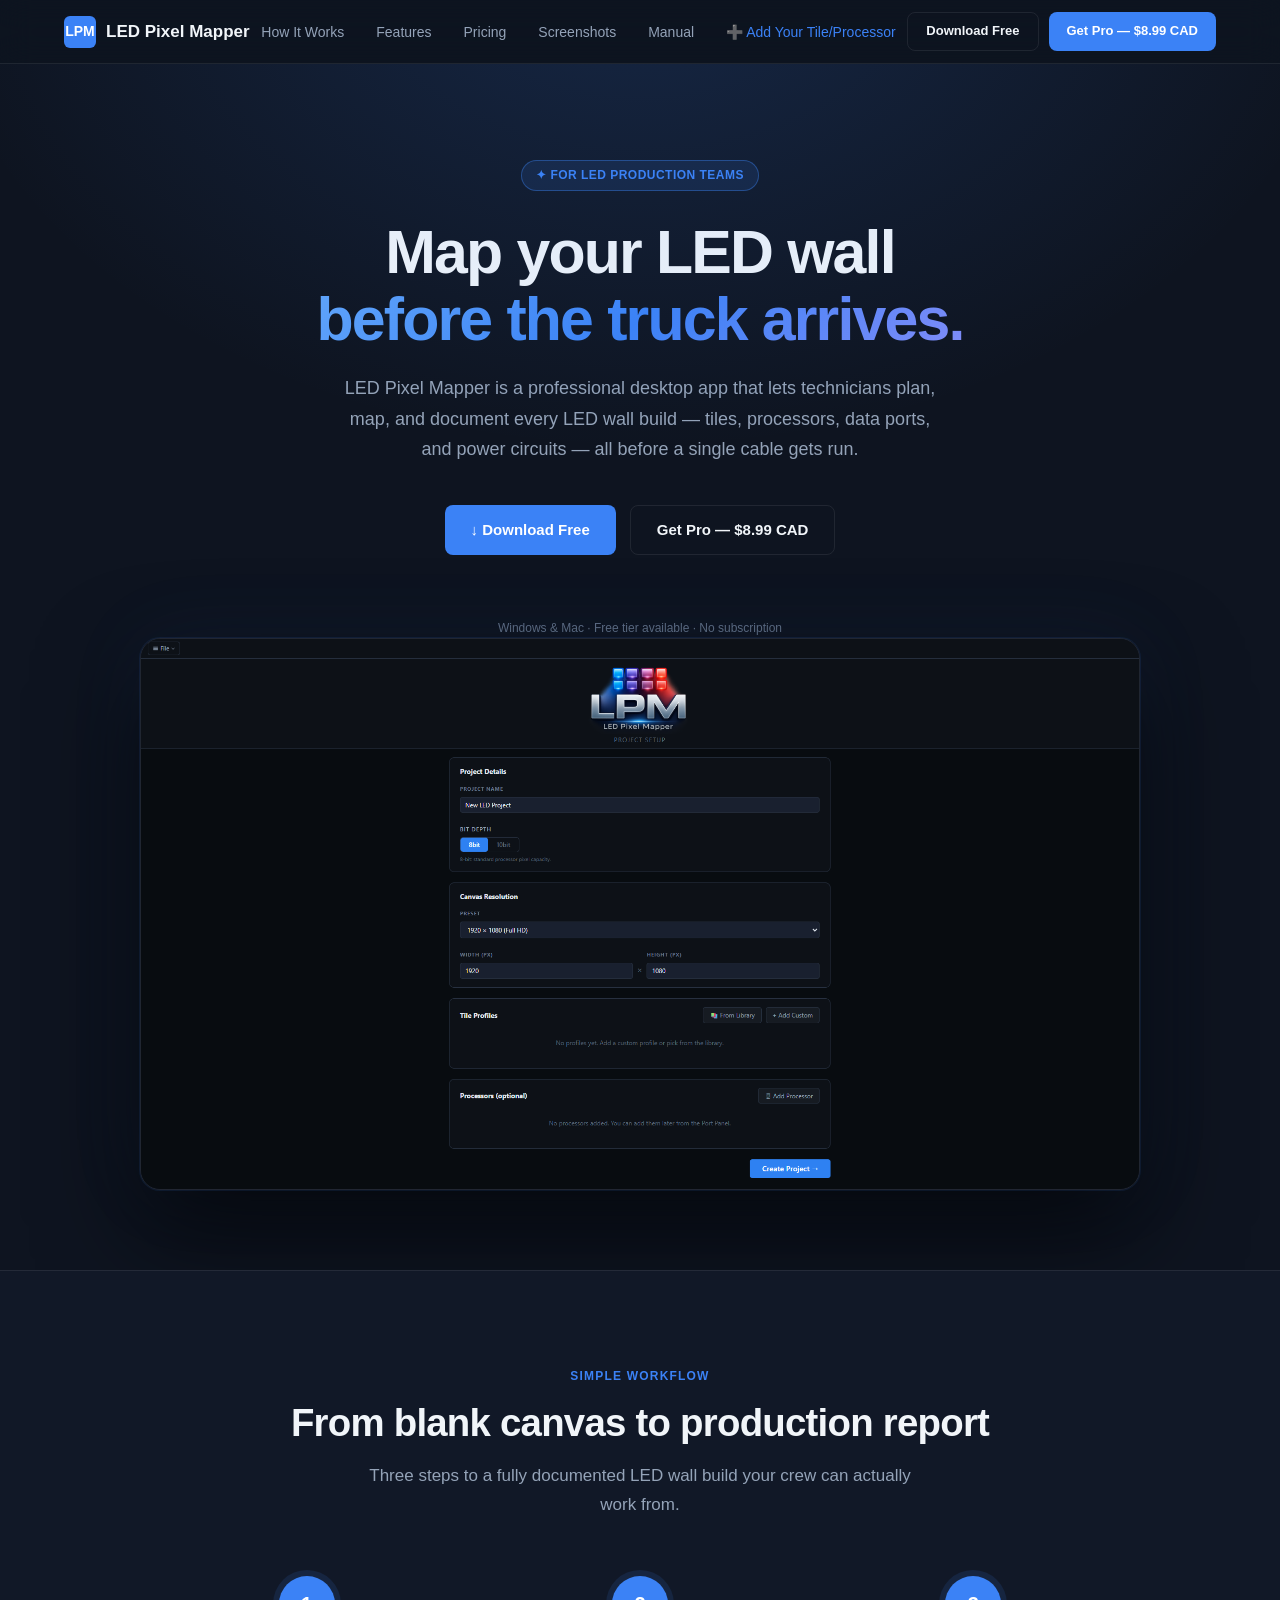
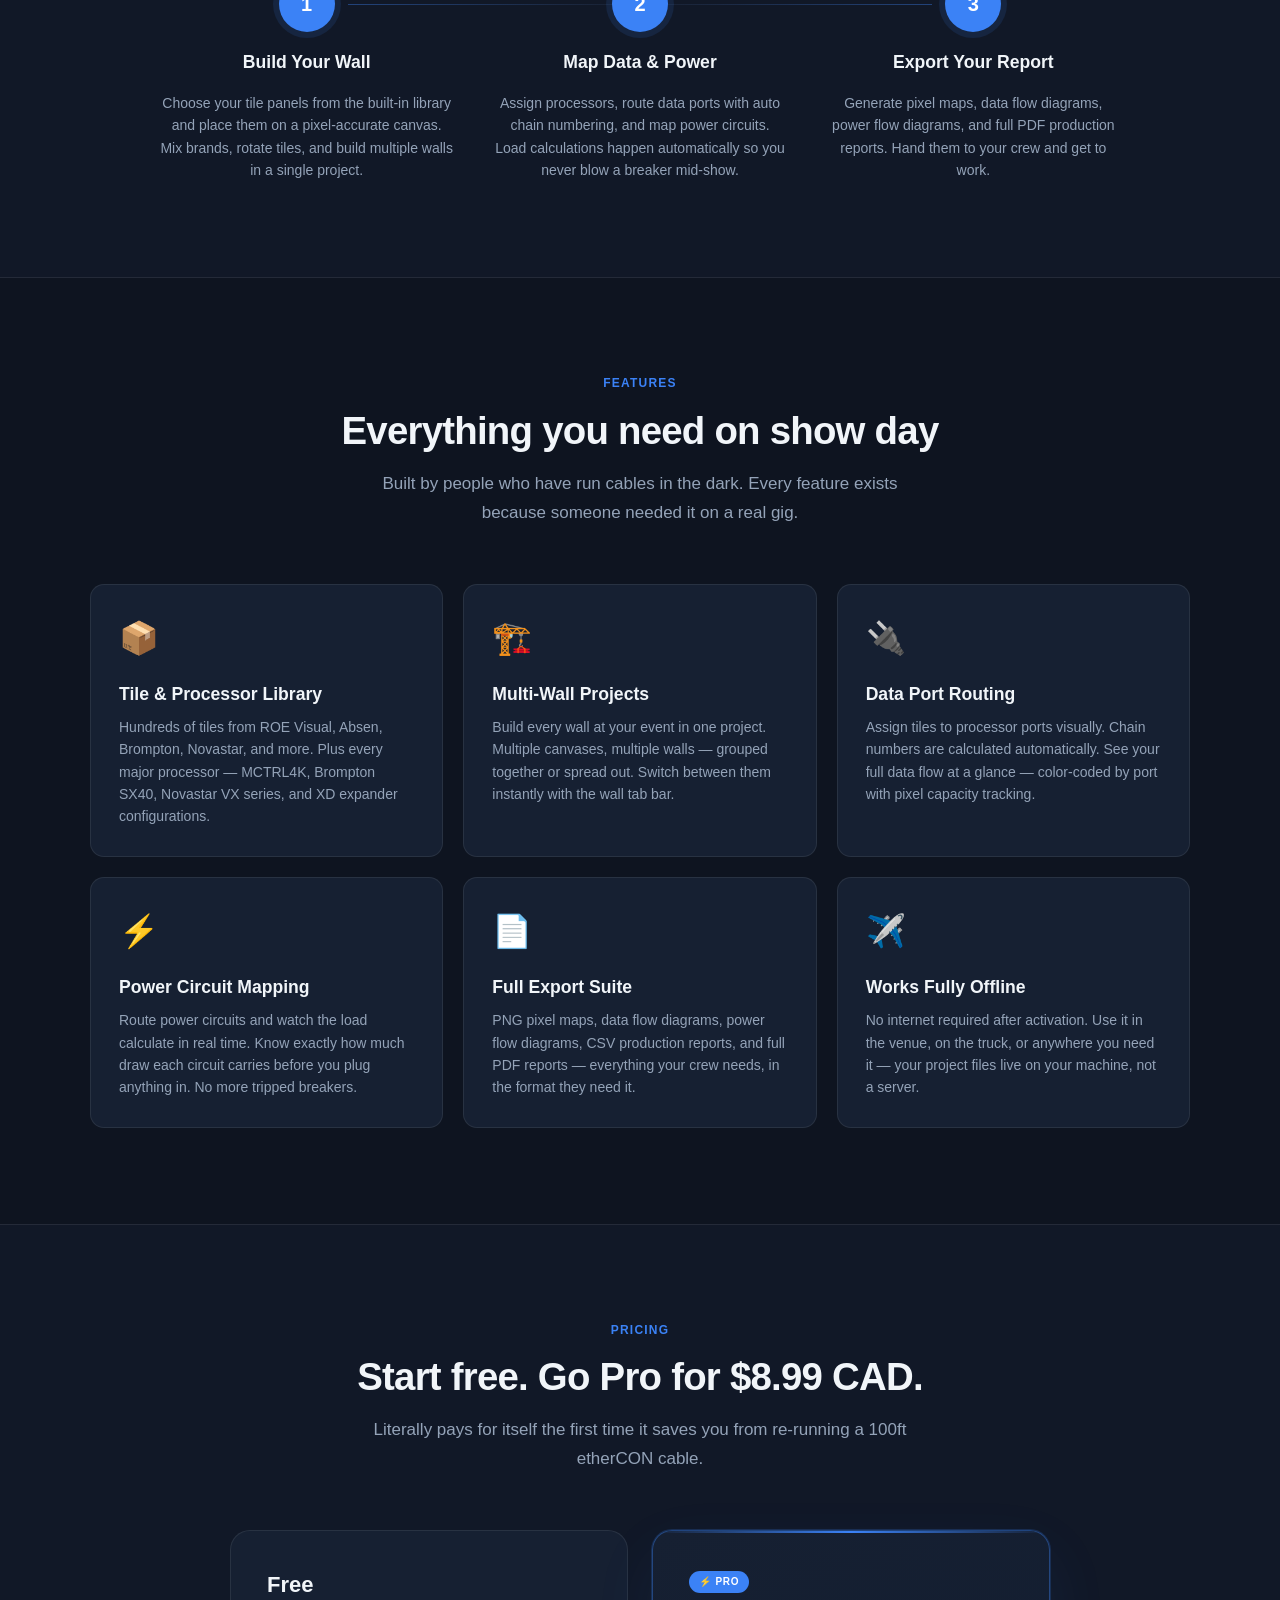
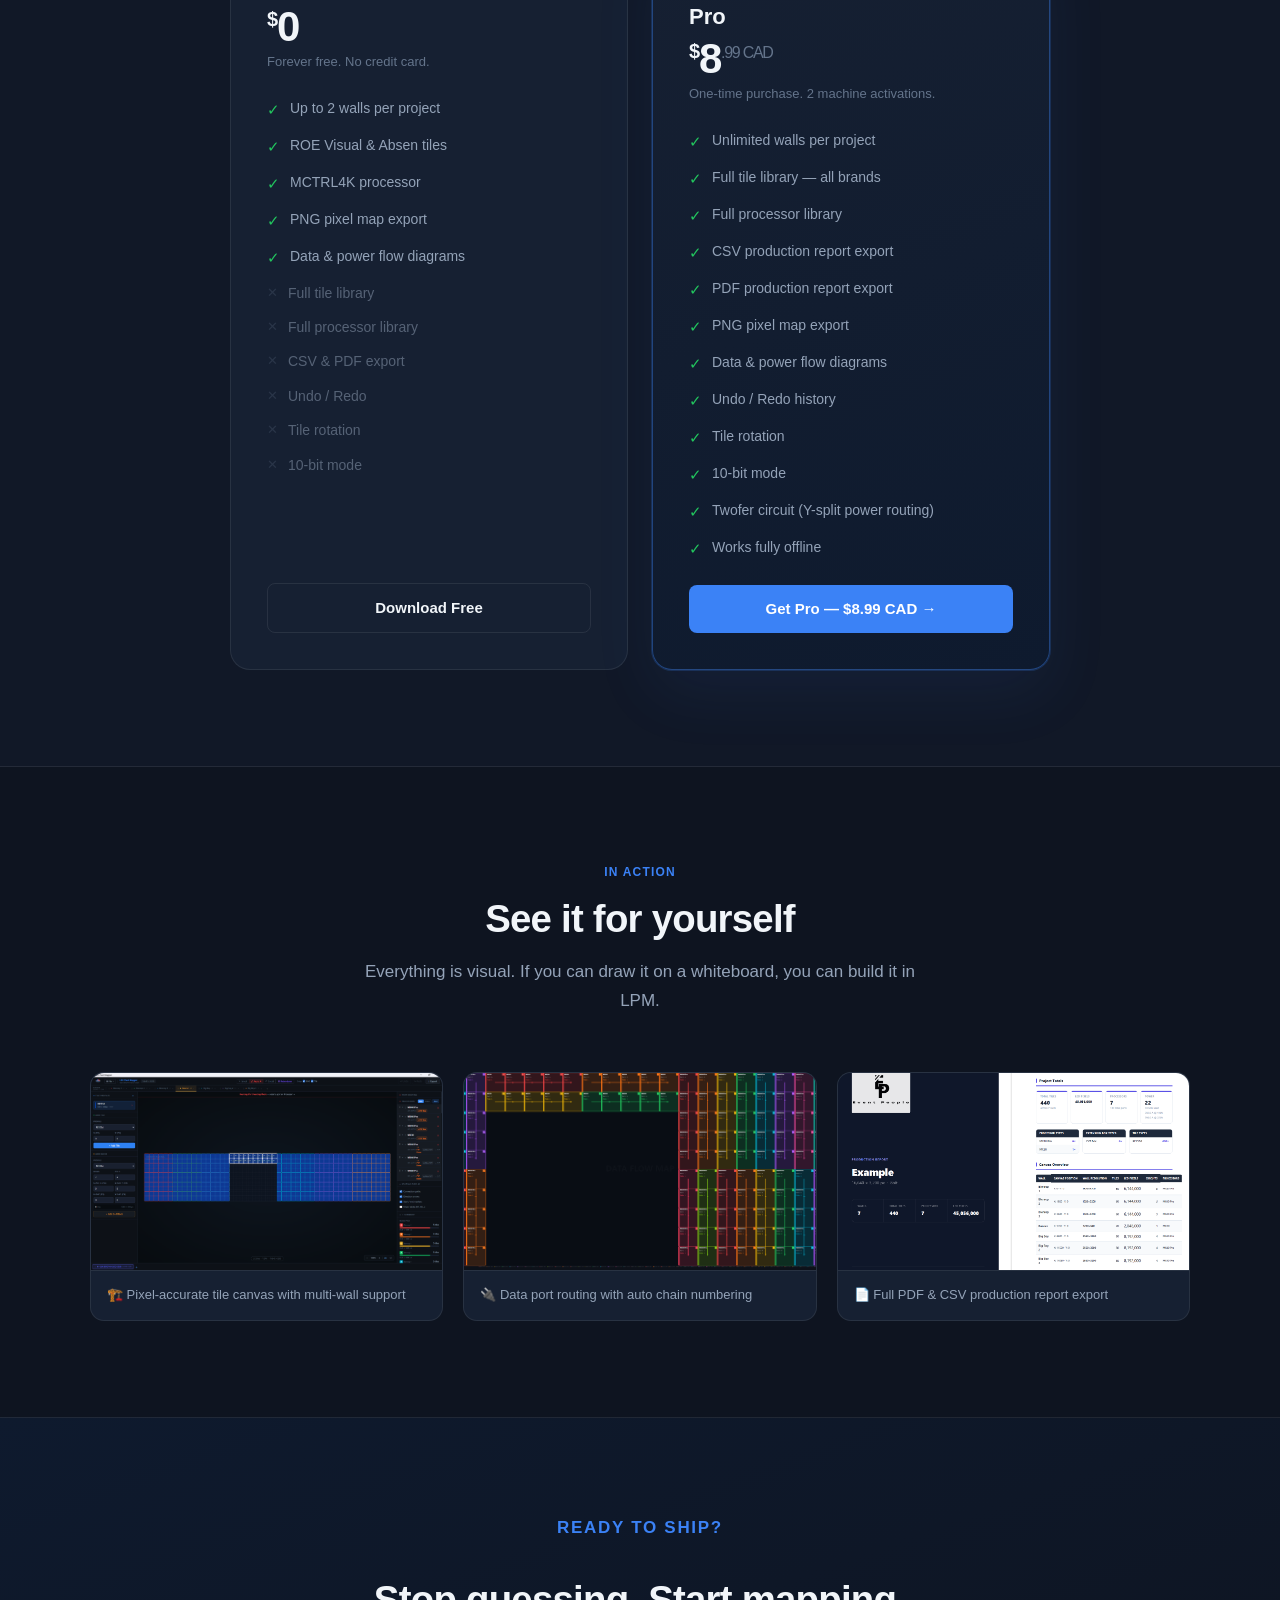
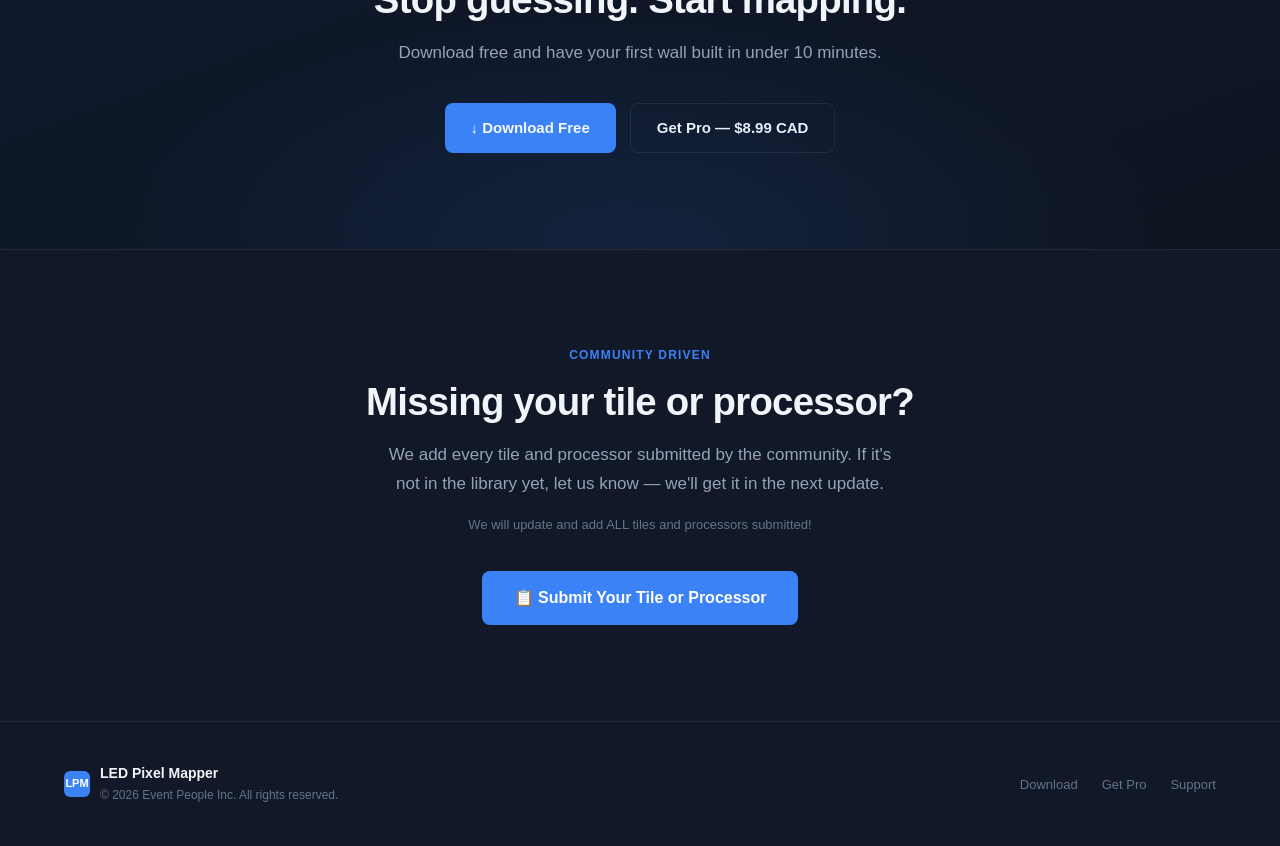
==== index.html @ f76ef6fe "Add lightbox for full-size screenshot viewing Click any screenshot to open it pixel-accurate in a fu" ====
<!DOCTYPE html>
<html lang="en">
<head>
  <meta charset="UTF-8" />
  <meta name="viewport" content="width=device-width, initial-scale=1.0" />
  <title>LED Pixel Mapper — Professional LED Wall Planning Software</title>
  <meta name="description" content="Plan, map, and document your LED wall builds before a single cable gets run. Built for production techs by production techs." />
  <meta property="og:title" content="LED Pixel Mapper" />
  <meta property="og:description" content="Professional LED wall pixel mapping software for production teams." />
  <meta property="og:type" content="website" />
  <link rel="stylesheet" href="styles.css" />
  <!-- Drop your favicon here -->
  <!-- <link rel="icon" href="favicon.ico" /> -->
</head>
<body>

<!-- ── Navigation ───────────────────────────────────────────────────── -->
<nav>
  <a href="#" class="nav-logo">
    <!-- Replace with: <img src="logo.png" alt="LED Pixel Mapper" /> -->
    <div class="nav-logo-placeholder">LPM</div>
    LED Pixel Mapper
  </a>

  <ul class="nav-links">
    <li><a href="#how-it-works">How It Works</a></li>
    <li><a href="#features">Features</a></li>
    <li><a href="#pricing">Pricing</a></li>
    <li><a href="#screenshots">Screenshots</a></li>
    <li><a href="manual.html">Manual</a></li>
    <li><a href="#request" style="color: var(--accent);">➕ Add Your Tile/Processor</a></li>
  </ul>

  <div class="nav-ctas">
    <a href="https://eventpeople.gumroad.com/l/LEDPixelMapper" class="btn btn-secondary btn-sm">Download Free</a>
    <a href="https://eventpeople.gumroad.com/l/LEDPixelMapper" class="btn btn-primary btn-sm">Get Pro — $8.99 CAD</a>
  </div>
</nav>


<!-- ── Hero ─────────────────────────────────────────────────────────── -->
<section class="hero">
  <div class="hero-badge">✦ For LED Production Teams</div>

  <h1>
    Map your LED wall<br />
    <span>before the truck arrives.</span>
  </h1>

  <p class="hero-sub">
    LED Pixel Mapper is a professional desktop app that lets technicians plan,
    map, and document every LED wall build — tiles, processors, data ports,
    and power circuits — all before a single cable gets run.
  </p>

  <div class="hero-ctas">
    <a href="https://eventpeople.gumroad.com/l/LEDPixelMapper" class="btn btn-primary">
      ↓ Download Free
    </a>
    <a href="https://eventpeople.gumroad.com/l/LEDPixelMapper" class="btn btn-secondary">
      Get Pro — $8.99 CAD
    </a>
  </div>
  <p class="hero-price-note">Windows &amp; Mac · Free tier available · No subscription</p>

  <div class="hero-screenshot">
    <img src="screenshots/hero.png" alt="LED Pixel Mapper interface showing a multi-wall LED project" />
  </div>
</section>


<!-- ── How It Works ──────────────────────────────────────────────────── -->
<section class="how-it-works" id="how-it-works">
  <div class="section-header">
    <p class="section-label">Simple workflow</p>
    <h2 class="section-title">From blank canvas to production report</h2>
    <p class="section-sub">
      Three steps to a fully documented LED wall build your crew can actually work from.
    </p>
  </div>

  <div class="steps">
    <div class="step">
      <div class="step-number">1</div>
      <h3>Build Your Wall</h3>
      <p>
        Choose your tile panels from the built-in library and place them on a
        pixel-accurate canvas. Mix brands, rotate tiles, and build multiple
        walls in a single project.
      </p>
    </div>

    <div class="step">
      <div class="step-number">2</div>
      <h3>Map Data &amp; Power</h3>
      <p>
        Assign processors, route data ports with auto chain numbering,
        and map power circuits. Load calculations happen automatically
        so you never blow a breaker mid-show.
      </p>
    </div>

    <div class="step">
      <div class="step-number">3</div>
      <h3>Export Your Report</h3>
      <p>
        Generate pixel maps, data flow diagrams, power flow diagrams,
        and full PDF production reports. Hand them to your crew and get to work.
      </p>
    </div>
  </div>
</section>


<!-- ── Features ─────────────────────────────────────────────────────── -->
<section id="features">
  <div class="section-header">
    <p class="section-label">Features</p>
    <h2 class="section-title">Everything you need on show day</h2>
    <p class="section-sub">
      Built by people who have run cables in the dark. Every feature exists
      because someone needed it on a real gig.
    </p>
  </div>

  <div class="features-grid">

    <div class="feature-card">
      <span class="feature-icon">📦</span>
      <h3>Tile &amp; Processor Library</h3>
      <p>
        Hundreds of tiles from ROE Visual, Absen, Brompton, Novastar, and more.
        Plus every major processor — MCTRL4K, Brompton SX40, Novastar VX series,
        and XD expander configurations.
      </p>
    </div>

    <div class="feature-card">
      <span class="feature-icon">🏗️</span>
      <h3>Multi-Wall Projects</h3>
      <p>
        Build every wall at your event in one project. Multiple canvases,
        multiple walls — grouped together or spread out. Switch between
        them instantly with the wall tab bar.
      </p>
    </div>

    <div class="feature-card">
      <span class="feature-icon">🔌</span>
      <h3>Data Port Routing</h3>
      <p>
        Assign tiles to processor ports visually. Chain numbers are calculated
        automatically. See your full data flow at a glance — color-coded
        by port with pixel capacity tracking.
      </p>
    </div>

    <div class="feature-card">
      <span class="feature-icon">⚡</span>
      <h3>Power Circuit Mapping</h3>
      <p>
        Route power circuits and watch the load calculate in real time.
        Know exactly how much draw each circuit carries before you plug
        anything in. No more tripped breakers.
      </p>
    </div>

    <div class="feature-card">
      <span class="feature-icon">📄</span>
      <h3>Full Export Suite</h3>
      <p>
        PNG pixel maps, data flow diagrams, power flow diagrams, CSV
        production reports, and full PDF reports — everything your crew
        needs, in the format they need it.
      </p>
    </div>

    <div class="feature-card">
      <span class="feature-icon">✈️</span>
      <h3>Works Fully Offline</h3>
      <p>
        No internet required after activation. Use it in the venue,
        on the truck, or anywhere you need it — your project files
        live on your machine, not a server.
      </p>
    </div>

  </div>
</section>


<!-- ── Pricing ───────────────────────────────────────────────────────── -->
<section class="pricing" id="pricing">
  <div class="section-header">
    <p class="section-label">Pricing</p>
    <h2 class="section-title">Start free. Go Pro for $8.99 CAD.</h2>
    <p class="section-sub">
      Literally pays for itself the first time it saves you from re-running
      a 100ft etherCON cable.
    </p>
  </div>

  <div class="pricing-grid">

    <!-- Free -->
    <div class="pricing-card">
      <div>
        <p class="plan-name">Free</p>
        <p class="plan-price"><sup>$</sup>0</p>
        <p class="plan-desc">Forever free. No credit card.</p>
      </div>
      <ul class="feature-list">
        <li><span class="check">✓</span> Up to 2 walls per project</li>
        <li><span class="check">✓</span> ROE Visual &amp; Absen tiles</li>
        <li><span class="check">✓</span> MCTRL4K processor</li>
        <li><span class="check">✓</span> PNG pixel map export</li>
        <li><span class="check">✓</span> Data &amp; power flow diagrams</li>
        <li class="locked"><span class="cross">✕</span> Full tile library</li>
        <li class="locked"><span class="cross">✕</span> Full processor library</li>
        <li class="locked"><span class="cross">✕</span> CSV &amp; PDF export</li>
        <li class="locked"><span class="cross">✕</span> Undo / Redo</li>
        <li class="locked"><span class="cross">✕</span> Tile rotation</li>
        <li class="locked"><span class="cross">✕</span> 10-bit mode</li>
      </ul>
      <a href="https://eventpeople.gumroad.com/l/LEDPixelMapper" class="btn btn-secondary" style="text-align:center; justify-content:center;">
        Download Free
      </a>
    </div>

    <!-- Pro -->
    <div class="pricing-card pro">
      <div>
        <span class="plan-badge">⚡ Pro</span>
        <p class="plan-name">Pro</p>
        <p class="plan-price"><sup>$</sup>8<span>.99 CAD</span></p>
        <p class="plan-desc">One-time purchase. 2 machine activations.</p>
      </div>
      <ul class="feature-list">
        <li><span class="check">✓</span> Unlimited walls per project</li>
        <li><span class="check">✓</span> Full tile library — all brands</li>
        <li><span class="check">✓</span> Full processor library</li>
        <li><span class="check">✓</span> CSV production report export</li>
        <li><span class="check">✓</span> PDF production report export</li>
        <li><span class="check">✓</span> PNG pixel map export</li>
        <li><span class="check">✓</span> Data &amp; power flow diagrams</li>
        <li><span class="check">✓</span> Undo / Redo history</li>
        <li><span class="check">✓</span> Tile rotation</li>
        <li><span class="check">✓</span> 10-bit mode</li>
        <li><span class="check">✓</span> Twofer circuit (Y-split power routing)</li>
        <li><span class="check">✓</span> Works fully offline</li>
      </ul>
      <a href="https://eventpeople.gumroad.com/l/LEDPixelMapper" class="btn btn-primary" style="text-align:center; justify-content:center;">
        Get Pro — $8.99 CAD →
      </a>
    </div>

  </div>
</section>


<!-- ── Screenshots ───────────────────────────────────────────────────── -->
<section id="screenshots">
  <div class="section-header">
    <p class="section-label">In action</p>
    <h2 class="section-title">See it for yourself</h2>
    <p class="section-sub">
      Everything is visual. If you can draw it on a whiteboard, you can build it in LPM.
    </p>
  </div>

  <div class="screenshots-grid">

    <div class="screenshot-card">
      <img src="screenshots/canvas.png" alt="Canvas with LED tiles placed" />
      <p class="screenshot-caption">🏗️ Pixel-accurate tile canvas with multi-wall support</p>
    </div>

    <div class="screenshot-card">
      <img src="screenshots/data-flow.png" alt="Data port routing view" />
      <p class="screenshot-caption">🔌 Data port routing with auto chain numbering</p>
    </div>

    <div class="screenshot-card">
      <img src="screenshots/export.png" alt="PDF production report export" />
      <p class="screenshot-caption">📄 Full PDF &amp; CSV production report export</p>
    </div>

  </div>
</section>


<!-- ── CTA Banner ────────────────────────────────────────────────────── -->
<section class="cta-banner">
  <p class="section-label" style="text-align:center;">Ready to ship?</p>
  <h2>Stop guessing. Start mapping.</h2>
  <p>Download free and have your first wall built in under 10 minutes.</p>
  <div class="hero-ctas">
    <a href="https://eventpeople.gumroad.com/l/LEDPixelMapper" class="btn btn-primary">
      ↓ Download Free
    </a>
    <a href="https://eventpeople.gumroad.com/l/LEDPixelMapper" class="btn btn-secondary">
      Get Pro — $8.99 CAD
    </a>
  </div>
</section>


<!-- ── Request Section ──────────────────────────────────────────────── -->
<section id="request" style="background: var(--bg-panel); border-top: 1px solid var(--border); text-align: center;">
  <p class="section-label">Community Driven</p>
  <h2 class="section-title">Missing your tile or processor?</h2>
  <p style="max-width: 520px; margin: 0 auto 16px; font-size: 17px; line-height: 1.7; color: var(--text-secondary);">
    We add every tile and processor submitted by the community. If it's not in the library yet, let us know — we'll get it in the next update.
  </p>
  <p style="max-width: 520px; margin: 0 auto 36px; font-size: 13px; color: var(--text-muted);">
    We will update and add ALL tiles and processors submitted!
  </p>
  <a href="https://forms.gle/PqAkvjH328bEomVw9" target="_blank" rel="noopener" class="btn btn-primary" style="font-size: 16px; padding: 14px 32px;">
    📋 Submit Your Tile or Processor
  </a>
</section>


<!-- ── Footer ────────────────────────────────────────────────────────── -->
<footer>
  <div class="footer-left">
    <div class="nav-logo-placeholder">LPM</div>
    <div>
      <p class="footer-brand">LED Pixel Mapper</p>
      <p class="footer-copy">© 2026 Event People Inc. All rights reserved.</p>
    </div>
  </div>

  <ul class="footer-links">
    <li><a href="https://eventpeople.gumroad.com/l/LEDPixelMapper">Download</a></li>
    <li><a href="https://eventpeople.gumroad.com/l/LEDPixelMapper">Get Pro</a></li>
    <li><a href="mailto:kris.siwak@eventpeople.ca">Support</a></li>
  </ul>
</footer>

<!-- ── Lightbox ───────────────────────────────────────────────────────────── -->
<div id="lightbox" role="dialog" aria-modal="true" aria-label="Image preview">
  <button id="lightbox-close" aria-label="Close">✕</button>
  <img id="lightbox-img" src="" alt="" />
</div>

<script>
  const lightbox     = document.getElementById('lightbox');
  const lightboxImg  = document.getElementById('lightbox-img');
  const lightboxClose = document.getElementById('lightbox-close');

  document.querySelectorAll('.screenshot-card img').forEach((img) => {
    img.addEventListener('click', () => {
      lightboxImg.src = img.src;
      lightboxImg.alt = img.alt;
      lightbox.classList.add('open');
      document.body.style.overflow = 'hidden';
    });
  });

  function closeLightbox() {
    lightbox.classList.remove('open');
    document.body.style.overflow = '';
    lightboxImg.src = '';
  }

  lightboxClose.addEventListener('click', closeLightbox);
  lightbox.addEventListener('click', (e) => { if (e.target === lightbox || e.target === lightboxImg) closeLightbox(); });
  document.addEventListener('keydown', (e) => { if (e.key === 'Escape') closeLightbox(); });
</script>

</body>
</html>
---- styles.css ----
/* ── Reset & Base ────────────────────────────────────────────────────── */
*, *::before, *::after { box-sizing: border-box; margin: 0; padding: 0; }

:root {
  --bg-base:      #0e1420;
  --bg-panel:     #111827;
  --bg-elevated:  #1a2235;
  --bg-card:      #162032;
  --accent:       #3b82f6;
  --accent-hover: #2563eb;
  --accent-dim:   rgba(59,130,246,0.12);
  --accent-glow:  rgba(59,130,246,0.25);
  --text-primary: #f1f5f9;
  --text-secondary:#94a3b8;
  --text-muted:   #64748b;
  --border:       rgba(255,255,255,0.08);
  --border-hover: rgba(59,130,246,0.4);
  --danger:       #ef4444;
  --success:      #22c55e;
  --radius:       8px;
  --radius-lg:    14px;
  --radius-xl:    20px;
}

html { scroll-behavior: smooth; }

body {
  font-family: -apple-system, BlinkMacSystemFont, 'Segoe UI', Roboto, sans-serif;
  background: var(--bg-base);
  color: var(--text-primary);
  line-height: 1.6;
  overflow-x: hidden;
}

a { color: inherit; text-decoration: none; }
img { display: block; max-width: 100%; }

/* ── Typography ─────────────────────────────────────────────────────── */
h1 { font-size: clamp(2.2rem, 5vw, 3.8rem); font-weight: 800; letter-spacing: -0.03em; line-height: 1.1; }
h2 { font-size: clamp(1.6rem, 3vw, 2.4rem); font-weight: 700; letter-spacing: -0.02em; line-height: 1.2; }
h3 { font-size: 1.1rem; font-weight: 700; }
p  { color: var(--text-secondary); }

/* ── Buttons ────────────────────────────────────────────────────────── */
.btn {
  display: inline-flex;
  align-items: center;
  gap: 8px;
  padding: 12px 26px;
  border-radius: var(--radius);
  font-size: 15px;
  font-weight: 600;
  cursor: pointer;
  border: none;
  transition: all 0.18s ease;
  white-space: nowrap;
}
.btn-primary {
  background: var(--accent);
  color: #fff;
}
.btn-primary:hover {
  background: var(--accent-hover);
  transform: translateY(-1px);
  box-shadow: 0 8px 24px var(--accent-glow);
}
.btn-secondary {
  background: transparent;
  color: var(--text-primary);
  border: 1px solid var(--border);
}
.btn-secondary:hover {
  border-color: var(--border-hover);
  background: var(--accent-dim);
  transform: translateY(-1px);
}
.btn-sm { padding: 8px 18px; font-size: 13px; }

/* ── Nav ────────────────────────────────────────────────────────────── */
nav {
  position: sticky;
  top: 0;
  z-index: 100;
  display: flex;
  align-items: center;
  justify-content: space-between;
  padding: 0 5%;
  height: 64px;
  background: rgba(14,20,32,0.85);
  backdrop-filter: blur(16px);
  border-bottom: 1px solid var(--border);
}

.nav-logo {
  display: flex;
  align-items: center;
  gap: 10px;
  font-size: 17px;
  font-weight: 700;
  color: var(--text-primary);
}

.nav-logo img {
  width: 32px;
  height: 32px;
  object-fit: contain;
}

.nav-logo-placeholder {
  width: 32px;
  height: 32px;
  background: var(--accent);
  border-radius: 6px;
  display: flex;
  align-items: center;
  justify-content: center;
  font-size: 14px;
  font-weight: 800;
  color: #fff;
  flex-shrink: 0;
}

.nav-links {
  display: flex;
  align-items: center;
  gap: 32px;
  list-style: none;
}

.nav-links a {
  font-size: 14px;
  color: var(--text-secondary);
  transition: color 0.15s;
}
.nav-links a:hover { color: var(--text-primary); }

.nav-ctas { display: flex; gap: 10px; }

/* ── Hero ───────────────────────────────────────────────────────────── */
.hero {
  padding: 96px 5% 80px;
  text-align: center;
  position: relative;
  overflow: hidden;
}

.hero::before {
  content: '';
  position: absolute;
  inset: 0;
  background:
    radial-gradient(ellipse 80% 60% at 50% -10%, rgba(59,130,246,0.18) 0%, transparent 70%);
  pointer-events: none;
}

.hero-badge {
  display: inline-flex;
  align-items: center;
  gap: 6px;
  background: var(--accent-dim);
  border: 1px solid var(--border-hover);
  border-radius: 100px;
  padding: 5px 14px;
  font-size: 12px;
  font-weight: 600;
  color: var(--accent);
  margin-bottom: 28px;
  letter-spacing: 0.04em;
  text-transform: uppercase;
}

.hero h1 { margin-bottom: 20px; }

.hero h1 span {
  background: linear-gradient(135deg, #60a5fa, #3b82f6, #818cf8);
  -webkit-background-clip: text;
  -webkit-text-fill-color: transparent;
  background-clip: text;
}

.hero-sub {
  max-width: 600px;
  margin: 0 auto 40px;
  font-size: 18px;
  line-height: 1.7;
  color: var(--text-secondary);
}

.hero-ctas {
  display: flex;
  justify-content: center;
  gap: 14px;
  flex-wrap: wrap;
  margin-bottom: 64px;
}

.hero-price-note {
  font-size: 12px;
  color: var(--text-muted);
  margin-top: 14px;
}

/* Screenshot frame */
.hero-screenshot {
  max-width: 1000px;
  margin: 0 auto;
  border-radius: var(--radius-xl);
  overflow: hidden;
  border: 1px solid var(--border);
  box-shadow:
    0 0 0 1px rgba(59,130,246,0.1),
    0 40px 100px rgba(0,0,0,0.7),
    0 0 80px rgba(59,130,246,0.08);
  position: relative;
}

.screenshot-placeholder {
  width: 100%;
  /* 16:9 aspect ratio placeholder — replace src with real screenshot */
  aspect-ratio: 16/9;
  background: var(--bg-elevated);
  display: flex;
  flex-direction: column;
  align-items: center;
  justify-content: center;
  gap: 12px;
  color: var(--text-muted);
  font-size: 13px;
}

.screenshot-placeholder .ss-icon { font-size: 48px; opacity: 0.3; }

.hero-screenshot img {
  width: 100%;
  display: block;
}

/* ── Section shared ─────────────────────────────────────────────────── */
section { padding: 96px 5%; }

.section-label {
  font-size: 12px;
  font-weight: 700;
  letter-spacing: 0.1em;
  text-transform: uppercase;
  color: var(--accent);
  margin-bottom: 14px;
}

.section-title { margin-bottom: 16px; }
.section-sub {
  max-width: 560px;
  font-size: 17px;
  line-height: 1.7;
  color: var(--text-secondary);
  margin-bottom: 56px;
}

.section-header { text-align: center; }
.section-header .section-sub { margin-left: auto; margin-right: auto; }

/* ── How It Works ───────────────────────────────────────────────────── */
.how-it-works { background: var(--bg-panel); border-top: 1px solid var(--border); border-bottom: 1px solid var(--border); }

.steps {
  display: grid;
  grid-template-columns: repeat(3, 1fr);
  gap: 40px;
  max-width: 960px;
  margin: 0 auto;
  position: relative;
}

.steps::before {
  content: '';
  position: absolute;
  top: 28px;
  left: calc(16.66% + 28px);
  right: calc(16.66% + 28px);
  height: 1px;
  background: linear-gradient(90deg, var(--accent), var(--border), var(--accent));
  opacity: 0.4;
}

.step {
  display: flex;
  flex-direction: column;
  align-items: center;
  text-align: center;
  gap: 16px;
}

.step-number {
  width: 56px;
  height: 56px;
  border-radius: 50%;
  background: var(--accent);
  color: #fff;
  font-size: 20px;
  font-weight: 800;
  display: flex;
  align-items: center;
  justify-content: center;
  flex-shrink: 0;
  box-shadow: 0 0 0 6px var(--accent-dim);
  position: relative;
  z-index: 1;
}

.step h3 { color: var(--text-primary); }
.step p  { font-size: 14px; }

/* ── Features ───────────────────────────────────────────────────────── */
.features-grid {
  display: grid;
  grid-template-columns: repeat(auto-fit, minmax(280px, 1fr));
  gap: 20px;
  max-width: 1100px;
  margin: 0 auto;
}

.feature-card {
  background: var(--bg-card);
  border: 1px solid var(--border);
  border-radius: var(--radius-lg);
  padding: 28px;
  transition: border-color 0.2s, transform 0.2s, box-shadow 0.2s;
}

.feature-card:hover {
  border-color: var(--border-hover);
  transform: translateY(-3px);
  box-shadow: 0 12px 40px rgba(59,130,246,0.1);
}

.feature-icon {
  font-size: 32px;
  margin-bottom: 16px;
  display: block;
}

.feature-card h3 {
  margin-bottom: 8px;
  color: var(--text-primary);
}

.feature-card p { font-size: 14px; line-height: 1.6; }

/* ── Pricing / Comparison ───────────────────────────────────────────── */
.pricing { background: var(--bg-panel); border-top: 1px solid var(--border); border-bottom: 1px solid var(--border); }

.pricing-grid {
  display: grid;
  grid-template-columns: 1fr 1fr;
  gap: 24px;
  max-width: 820px;
  margin: 0 auto;
}

.pricing-card {
  background: var(--bg-card);
  border: 1px solid var(--border);
  border-radius: var(--radius-xl);
  padding: 36px;
  display: flex;
  flex-direction: column;
  gap: 24px;
}

.pricing-card.pro {
  border-color: var(--border-hover);
  background: linear-gradient(160deg, #162032 0%, #0e1a2e 100%);
  box-shadow: 0 0 0 1px rgba(59,130,246,0.2), 0 24px 64px rgba(59,130,246,0.08);
  position: relative;
  overflow: hidden;
}

.pricing-card.pro::before {
  content: '';
  position: absolute;
  top: 0; left: 0; right: 0;
  height: 2px;
  background: linear-gradient(90deg, transparent, var(--accent), transparent);
}

.plan-badge {
  display: inline-block;
  background: var(--accent);
  color: #fff;
  font-size: 10px;
  font-weight: 700;
  letter-spacing: 0.08em;
  text-transform: uppercase;
  padding: 3px 10px;
  border-radius: 100px;
  margin-bottom: 6px;
}

.plan-name {
  font-size: 22px;
  font-weight: 700;
  color: var(--text-primary);
  margin-bottom: 4px;
}

.plan-price {
  font-size: 42px;
  font-weight: 800;
  color: var(--text-primary);
  letter-spacing: -0.03em;
  line-height: 1;
}

.plan-price span {
  font-size: 16px;
  font-weight: 500;
  color: var(--text-muted);
  vertical-align: super;
}

.plan-price sup {
  font-size: 20px;
  font-weight: 700;
  vertical-align: super;
}

.plan-desc {
  font-size: 13px;
  color: var(--text-muted);
  margin-top: 4px;
}

.feature-list {
  list-style: none;
  display: flex;
  flex-direction: column;
  gap: 12px;
  flex: 1;
}

.feature-list li {
  display: flex;
  align-items: flex-start;
  gap: 10px;
  font-size: 14px;
  color: var(--text-secondary);
}

.feature-list li .check { color: var(--success); font-size: 15px; flex-shrink: 0; margin-top: 1px; }
.feature-list li .cross { color: var(--text-muted); font-size: 13px; flex-shrink: 0; margin-top: 1px; opacity: 0.5; }
.feature-list li.locked { opacity: 0.5; }

/* ── Screenshots ────────────────────────────────────────────────────── */
.screenshots-grid {
  display: grid;
  grid-template-columns: repeat(auto-fit, minmax(300px, 1fr));
  gap: 20px;
  max-width: 1100px;
  margin: 0 auto;
}

.screenshot-card {
  background: var(--bg-card);
  border: 1px solid var(--border);
  border-radius: var(--radius-lg);
  overflow: hidden;
  transition: border-color 0.2s, transform 0.2s;
}

.screenshot-card:hover {
  border-color: var(--border-hover);
  transform: translateY(-3px);
}

.screenshot-card .ss-img {
  width: 100%;
  /* 16:9 — replace with real screenshot */
  aspect-ratio: 16/9;
  background: var(--bg-elevated);
  display: flex;
  align-items: center;
  justify-content: center;
  color: var(--text-muted);
  font-size: 12px;
}

.screenshot-card img {
  width: 100%;
  aspect-ratio: 16/9;
  object-fit: cover;
}

.screenshot-caption {
  padding: 14px 16px;
  font-size: 13px;
  color: var(--text-secondary);
  font-weight: 500;
  border-top: 1px solid var(--border);
}

/* ── CTA Banner ─────────────────────────────────────────────────────── */
.cta-banner {
  text-align: center;
  background: linear-gradient(160deg, #0e1a2e 0%, var(--bg-base) 100%);
  border-top: 1px solid var(--border);
  position: relative;
  overflow: hidden;
}

.cta-banner::before {
  content: '';
  position: absolute;
  inset: 0;
  background: radial-gradient(ellipse 60% 80% at 50% 100%, rgba(59,130,246,0.12), transparent 70%);
  pointer-events: none;
}

.cta-banner h2 { margin-bottom: 16px; }
.cta-banner p  { margin-bottom: 36px; font-size: 17px; }
.cta-banner .hero-ctas { margin-bottom: 0; }

/* ── Footer ─────────────────────────────────────────────────────────── */
footer {
  background: var(--bg-panel);
  border-top: 1px solid var(--border);
  padding: 40px 5%;
  display: flex;
  align-items: center;
  justify-content: space-between;
  flex-wrap: wrap;
  gap: 20px;
}

.footer-left {
  display: flex;
  align-items: center;
  gap: 10px;
}

.footer-left .nav-logo-placeholder {
  width: 26px;
  height: 26px;
  font-size: 11px;
}

.footer-brand {
  font-size: 14px;
  font-weight: 600;
  color: var(--text-primary);
}

.footer-copy {
  font-size: 12px;
  color: var(--text-muted);
  margin-top: 2px;
}

.footer-links {
  display: flex;
  gap: 24px;
  list-style: none;
}

.footer-links a {
  font-size: 13px;
  color: var(--text-muted);
  transition: color 0.15s;
}
.footer-links a:hover { color: var(--text-primary); }

/* ── Responsive ─────────────────────────────────────────────────────── */
@media (max-width: 768px) {
  nav { padding: 0 20px; }
  .nav-links { display: none; }
  section { padding: 64px 20px; }
  .hero { padding: 72px 20px 60px; }

  .steps { grid-template-columns: 1fr; gap: 32px; }
  .steps::before { display: none; }

  .pricing-grid { grid-template-columns: 1fr; }

  .screenshots-grid { grid-template-columns: 1fr; }

  footer { flex-direction: column; align-items: flex-start; gap: 16px; }
}

@media (max-width: 480px) {
  .hero-ctas { flex-direction: column; align-items: center; }
  .btn { width: 100%; justify-content: center; max-width: 280px; }
  .nav-ctas .btn-secondary { display: none; }
}

/* ── Lightbox ────────────────────────────────────────────────────────────── */
.screenshot-card img { cursor: zoom-in; }

#lightbox {
  display: none;
  position: fixed;
  inset: 0;
  background: rgba(0, 0, 0, 0.92);
  z-index: 9999;
  align-items: center;
  justify-content: center;
  padding: 24px;
  backdrop-filter: blur(4px);
}
#lightbox.open { display: flex; }

#lightbox img {
  max-width: 100%;
  max-height: 100%;
  object-fit: contain;
  border-radius: 6px;
  box-shadow: 0 24px 80px rgba(0, 0, 0, 0.8);
  image-rendering: pixelated;
  cursor: zoom-out;
}

#lightbox-close {
  position: fixed;
  top: 18px;
  right: 22px;
  background: rgba(255,255,255,0.1);
  border: 1px solid rgba(255,255,255,0.18);
  color: #fff;
  font-size: 22px;
  line-height: 1;
  width: 40px;
  height: 40px;
  border-radius: 50%;
  cursor: pointer;
  display: flex;
  align-items: center;
  justify-content: center;
  transition: background 0.15s;
}
#lightbox-close:hover { background: rgba(255,255,255,0.2); }
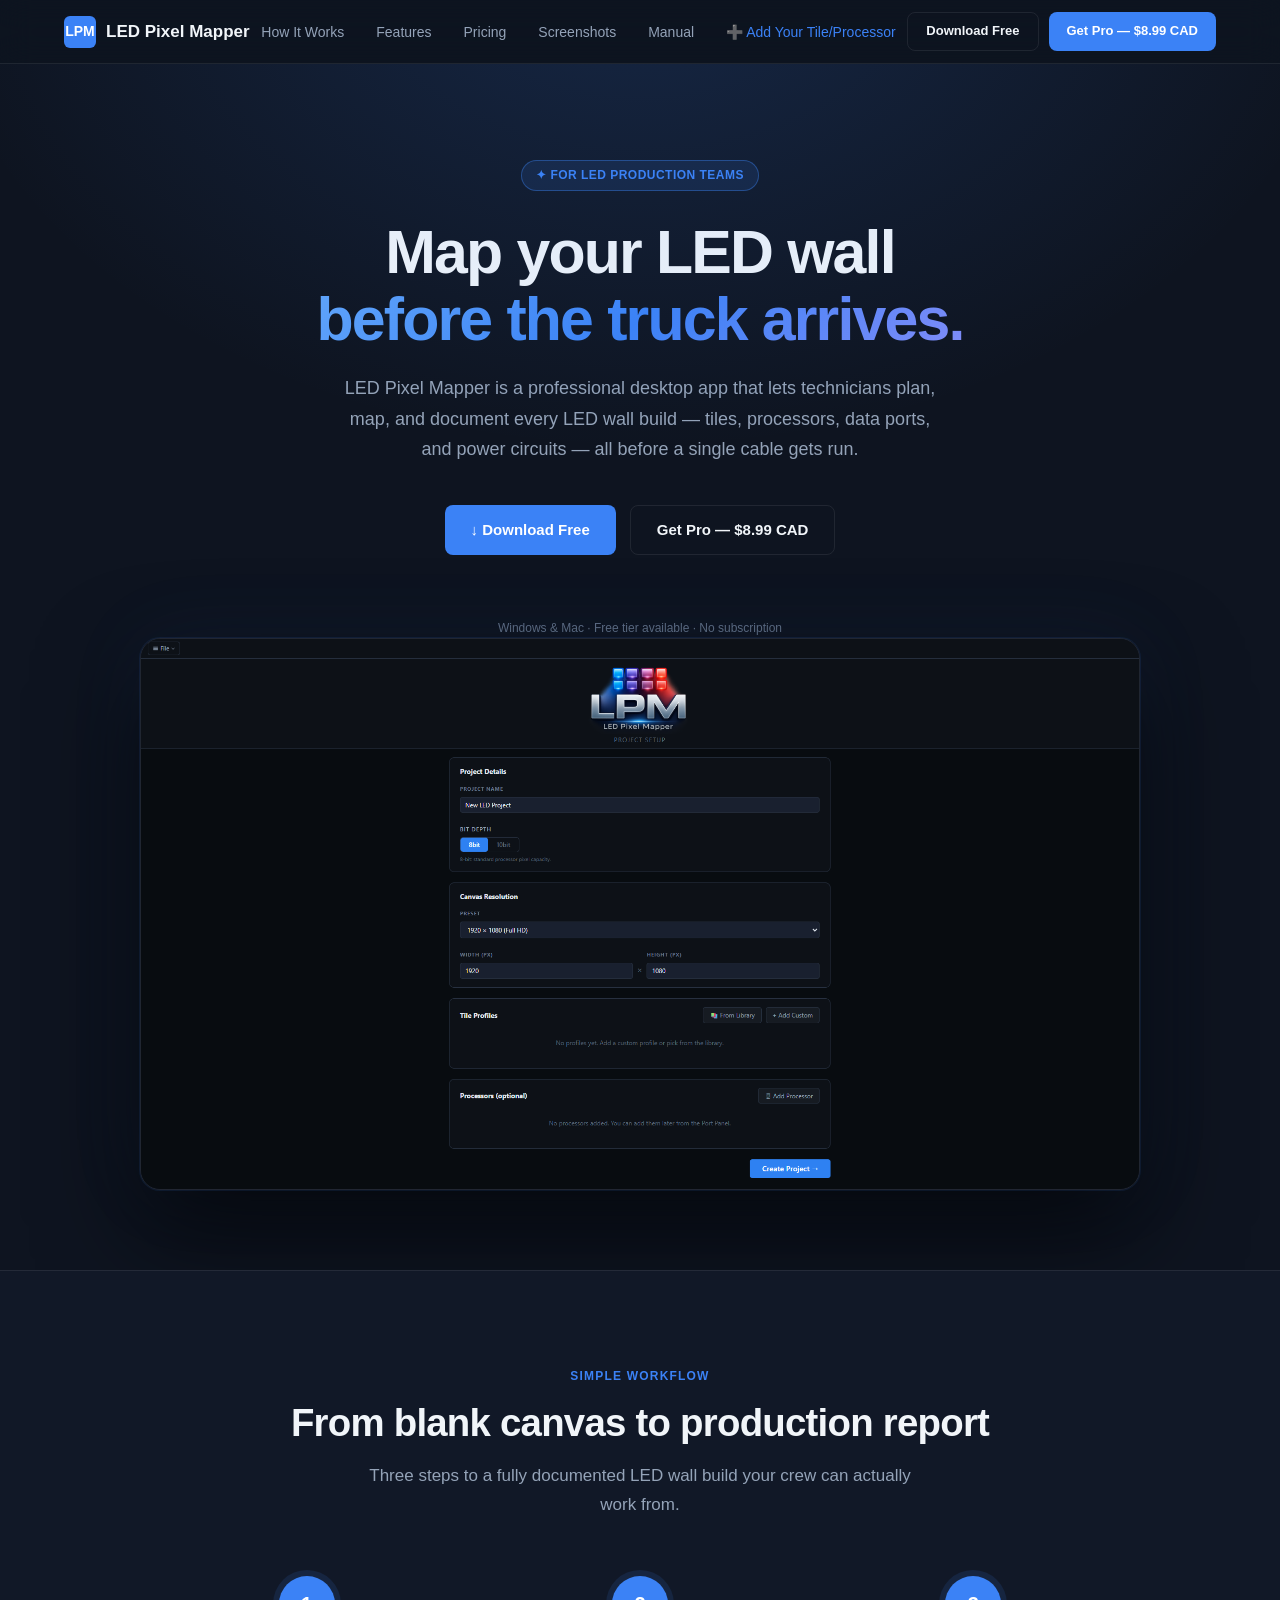
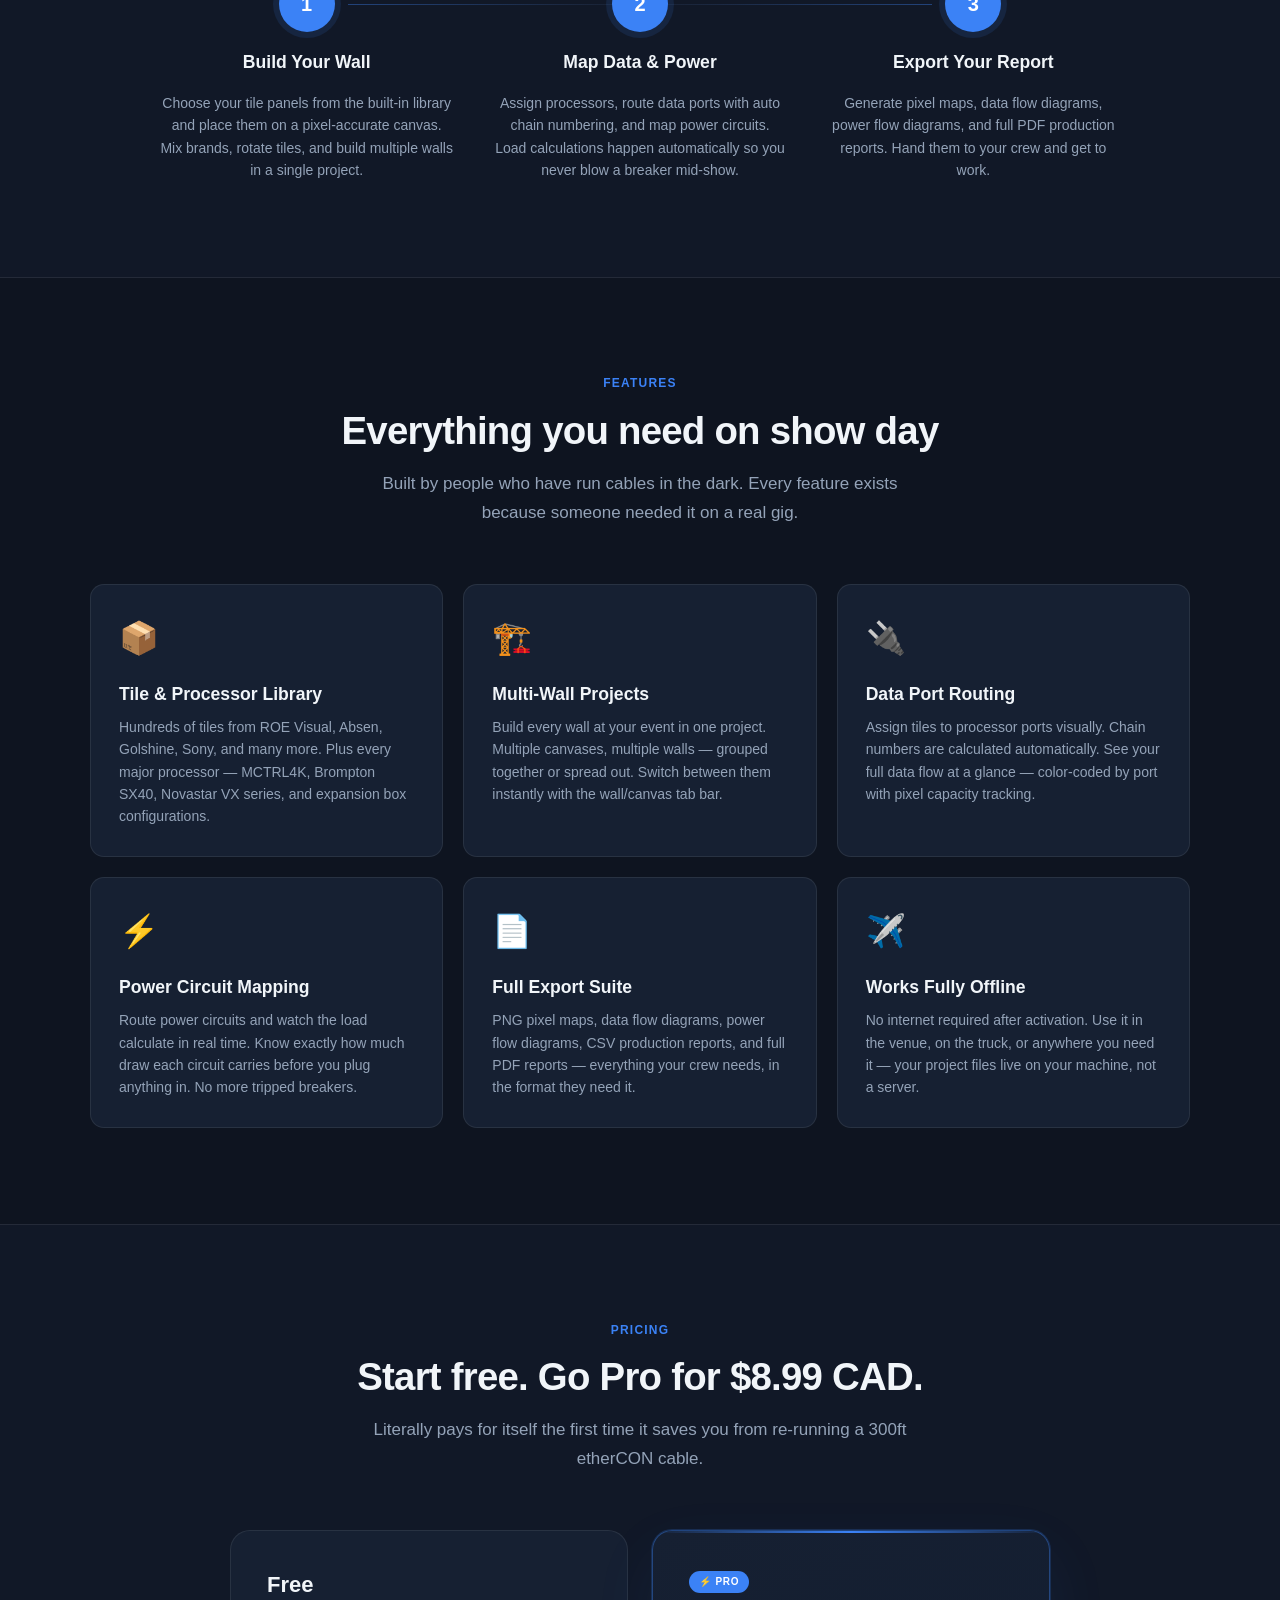
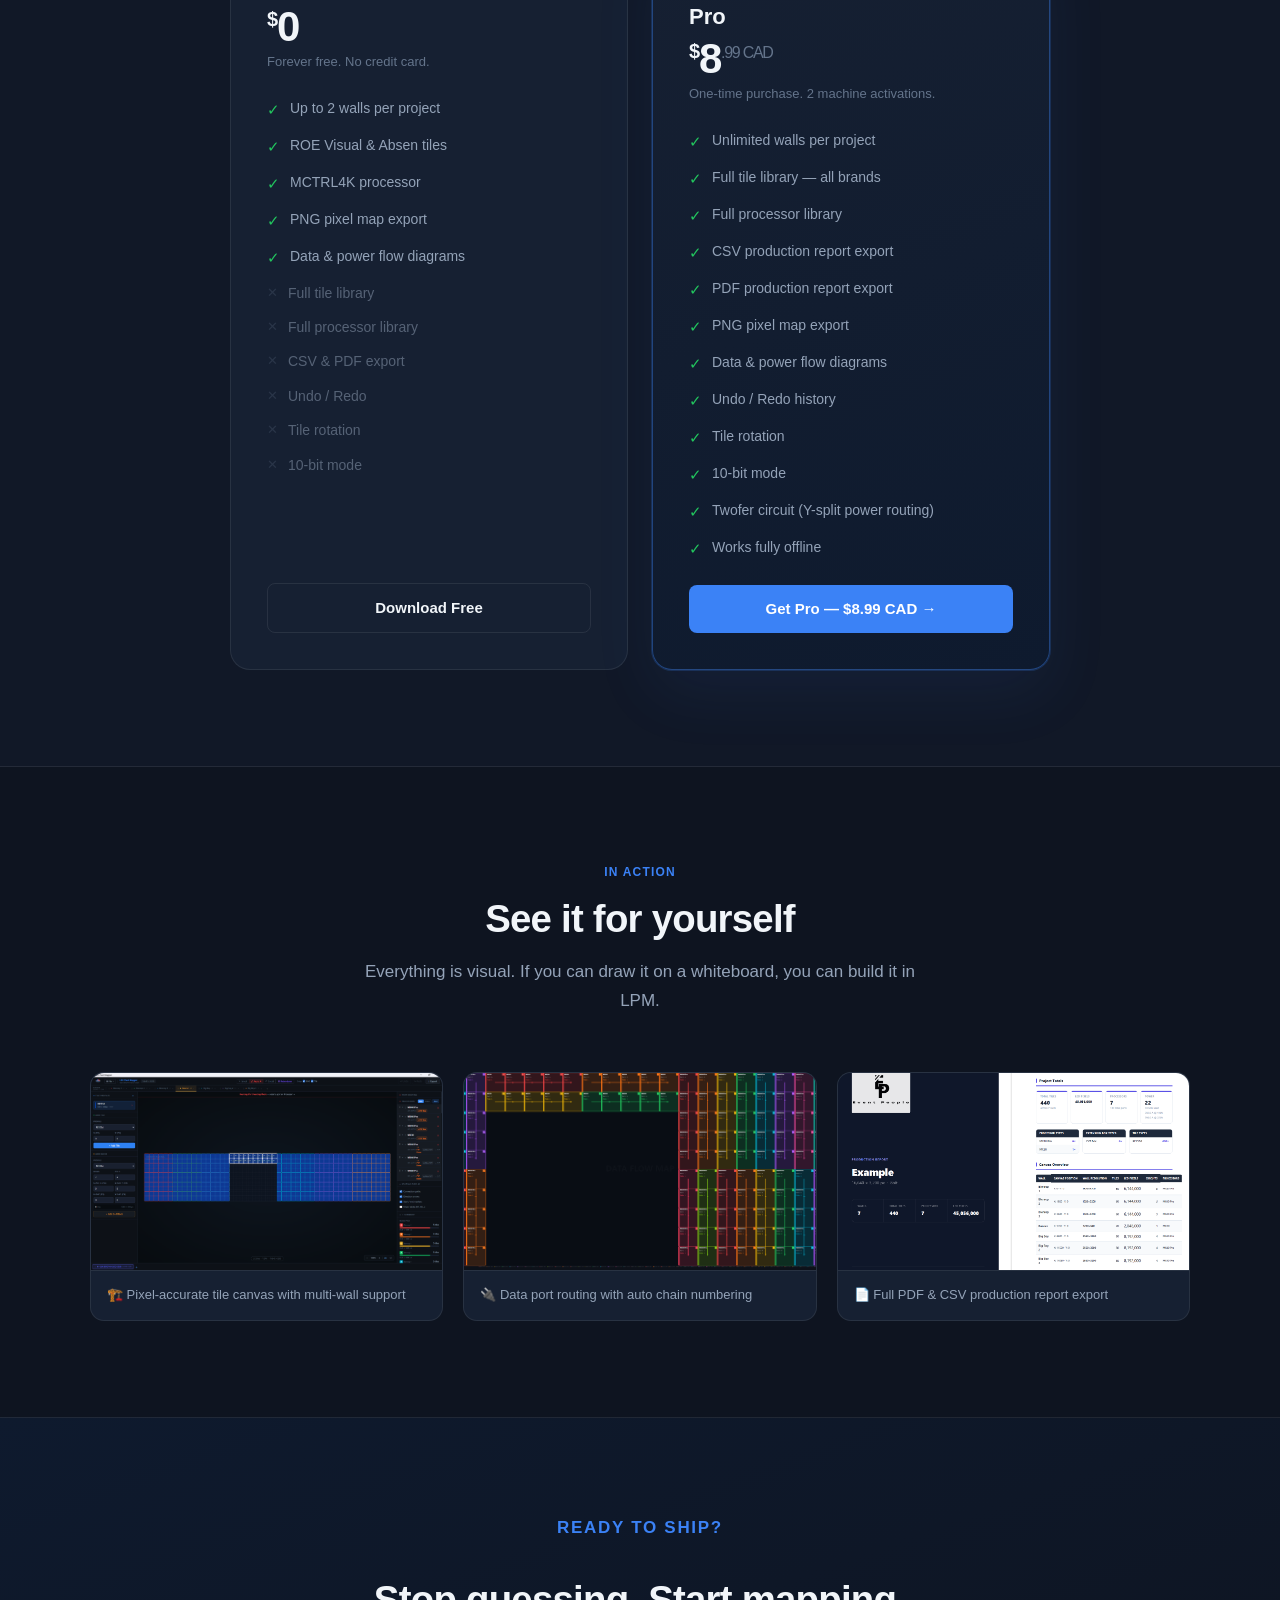
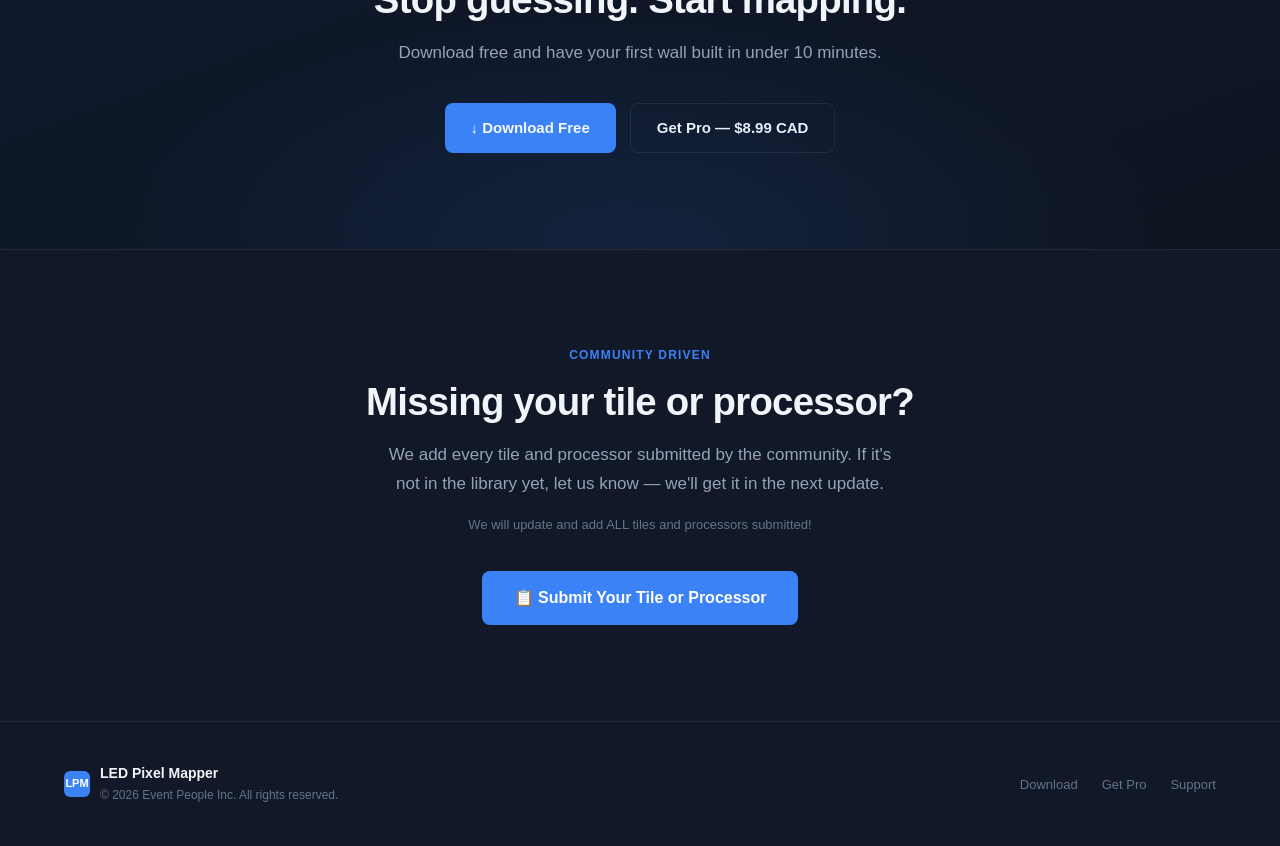
==== commit cf8c8b03: "Update index.html" ====
--- a/index.html
+++ b/index.html
@@ -129,9 +129,9 @@
       <span class="feature-icon">📦</span>
       <h3>Tile &amp; Processor Library</h3>
       <p>
-        Hundreds of tiles from ROE Visual, Absen, Brompton, Novastar, and more.
+        Hundreds of tiles from ROE Visual, Absen, Golshine, Sony, and many more.
         Plus every major processor — MCTRL4K, Brompton SX40, Novastar VX series,
-        and XD expander configurations.
+        and expansion box configurations.
       </p>
     </div>
 
@@ -141,7 +141,7 @@
       <p>
         Build every wall at your event in one project. Multiple canvases,
         multiple walls — grouped together or spread out. Switch between
-        them instantly with the wall tab bar.
+        them instantly with the wall/canvas tab bar.
       </p>
     </div>
 
@@ -196,7 +196,7 @@
     <h2 class="section-title">Start free. Go Pro for $8.99 CAD.</h2>
     <p class="section-sub">
       Literally pays for itself the first time it saves you from re-running
-      a 100ft etherCON cable.
+      a 300ft etherCON cable.
     </p>
   </div>
 
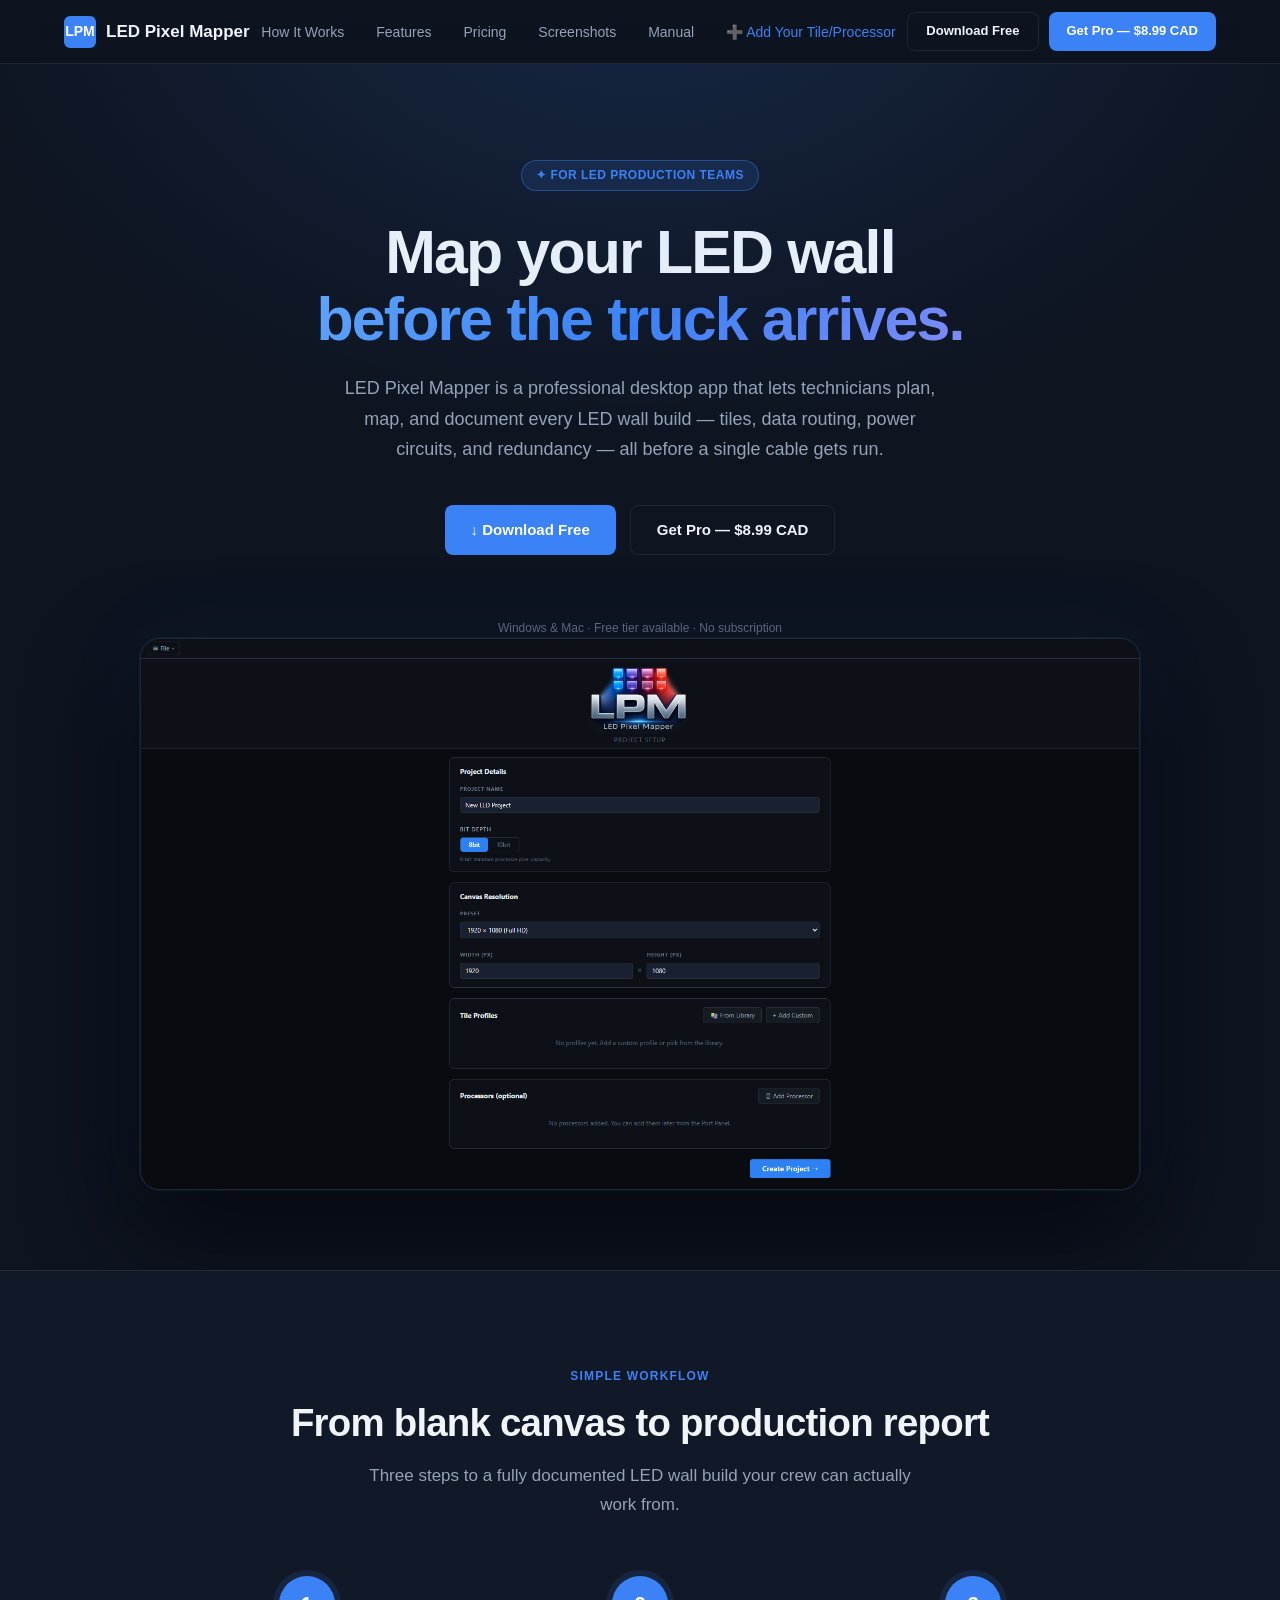
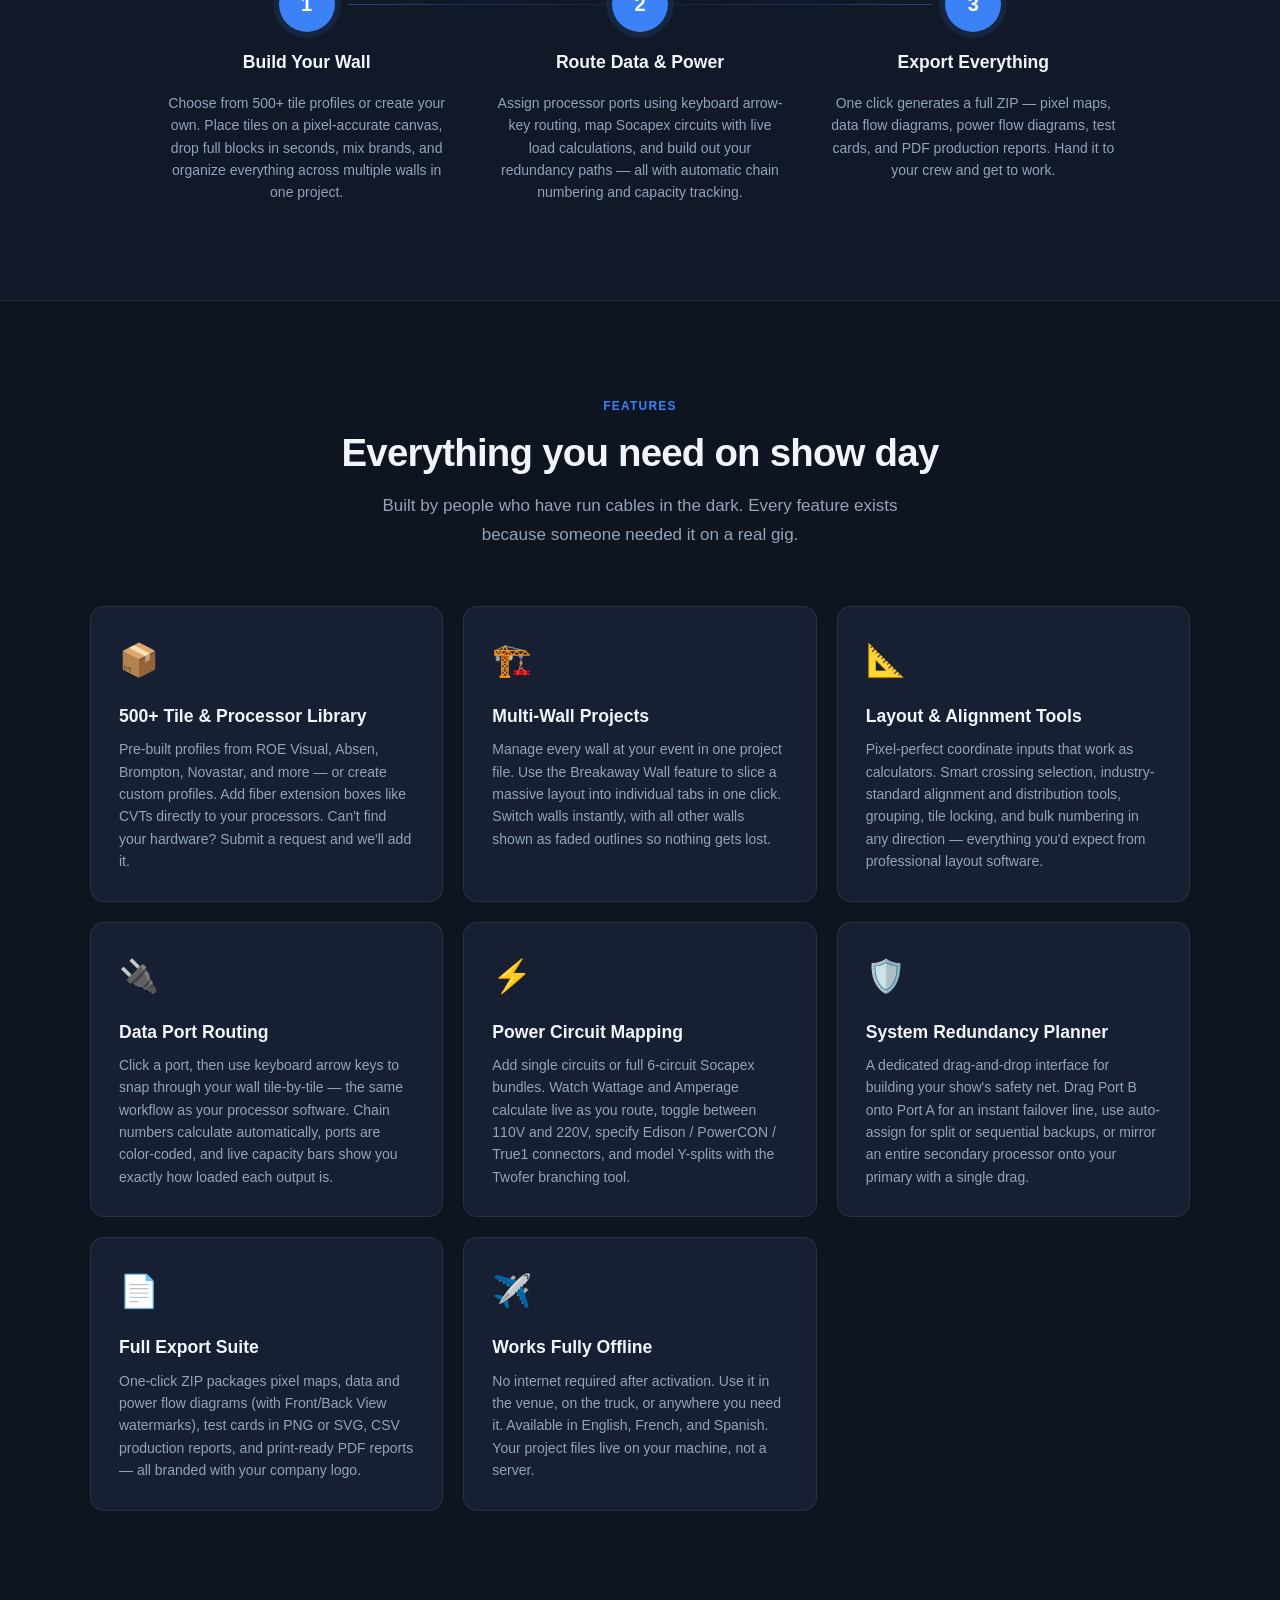
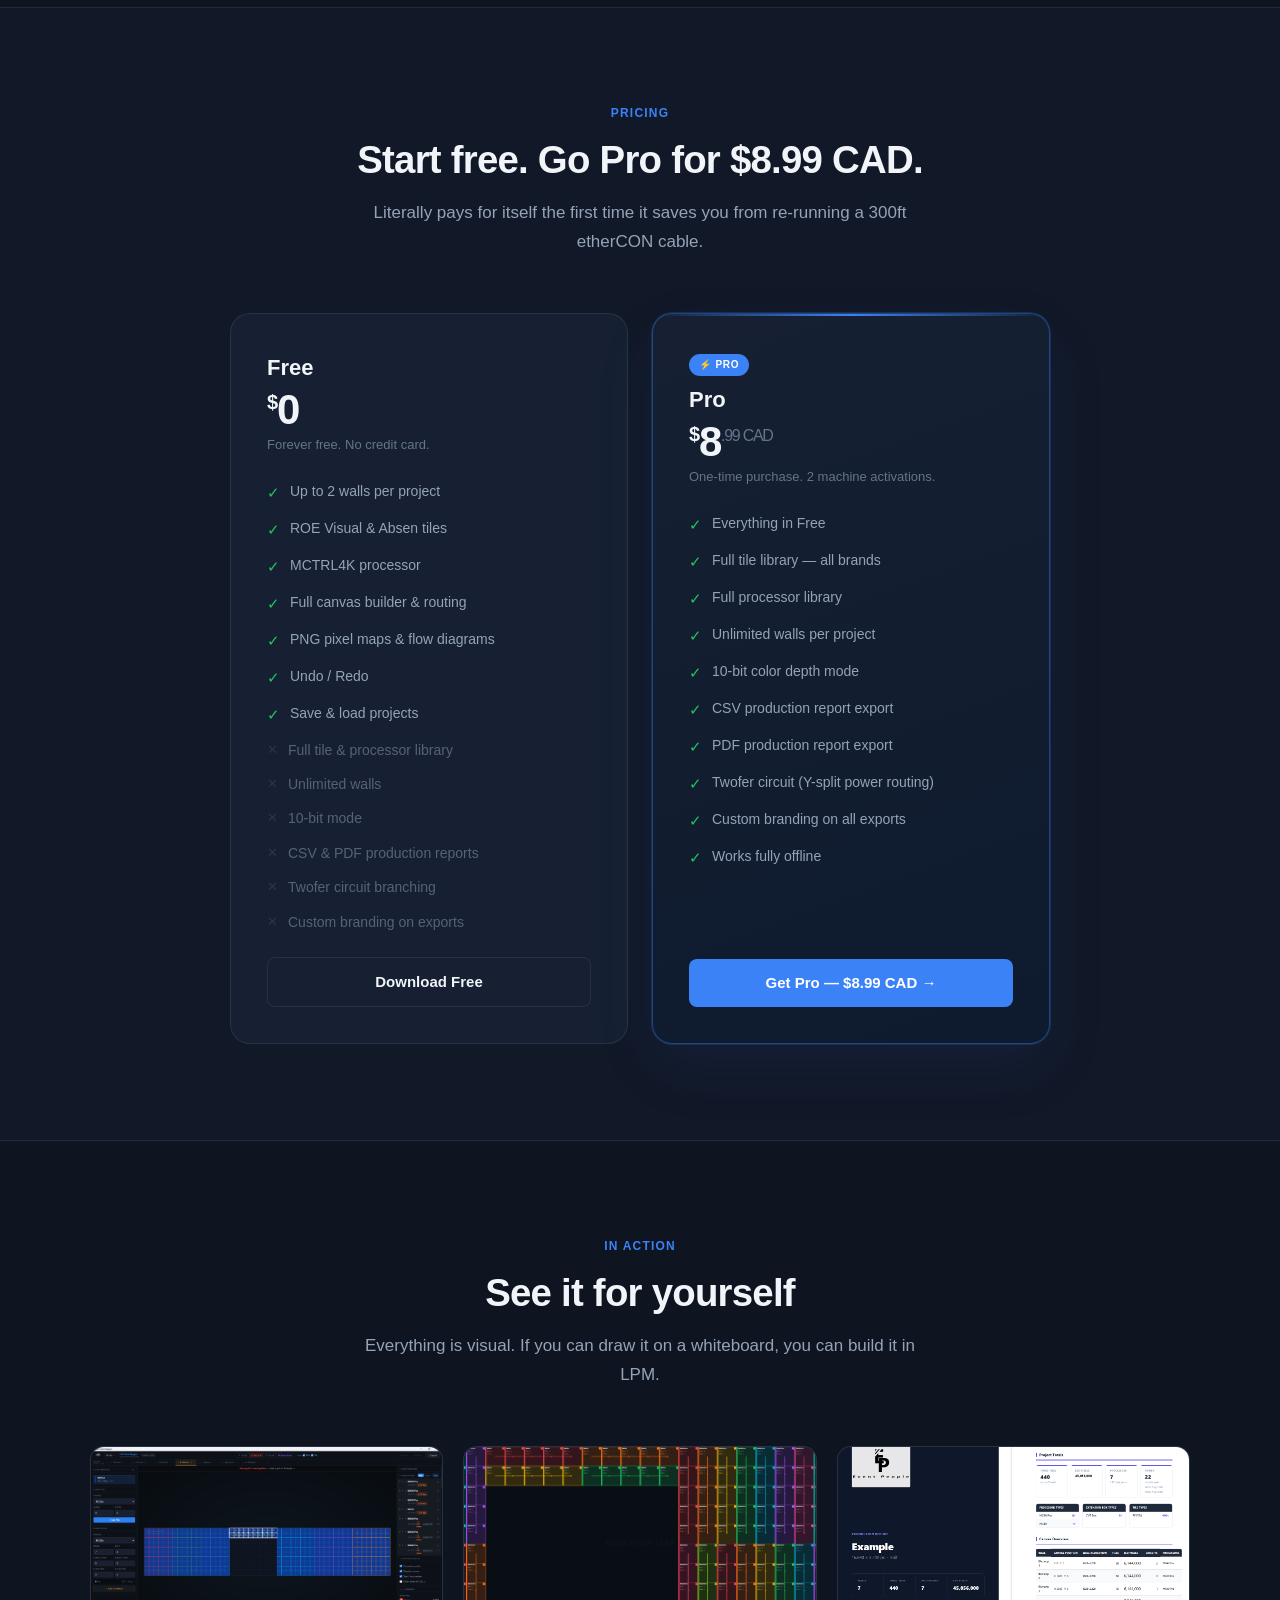
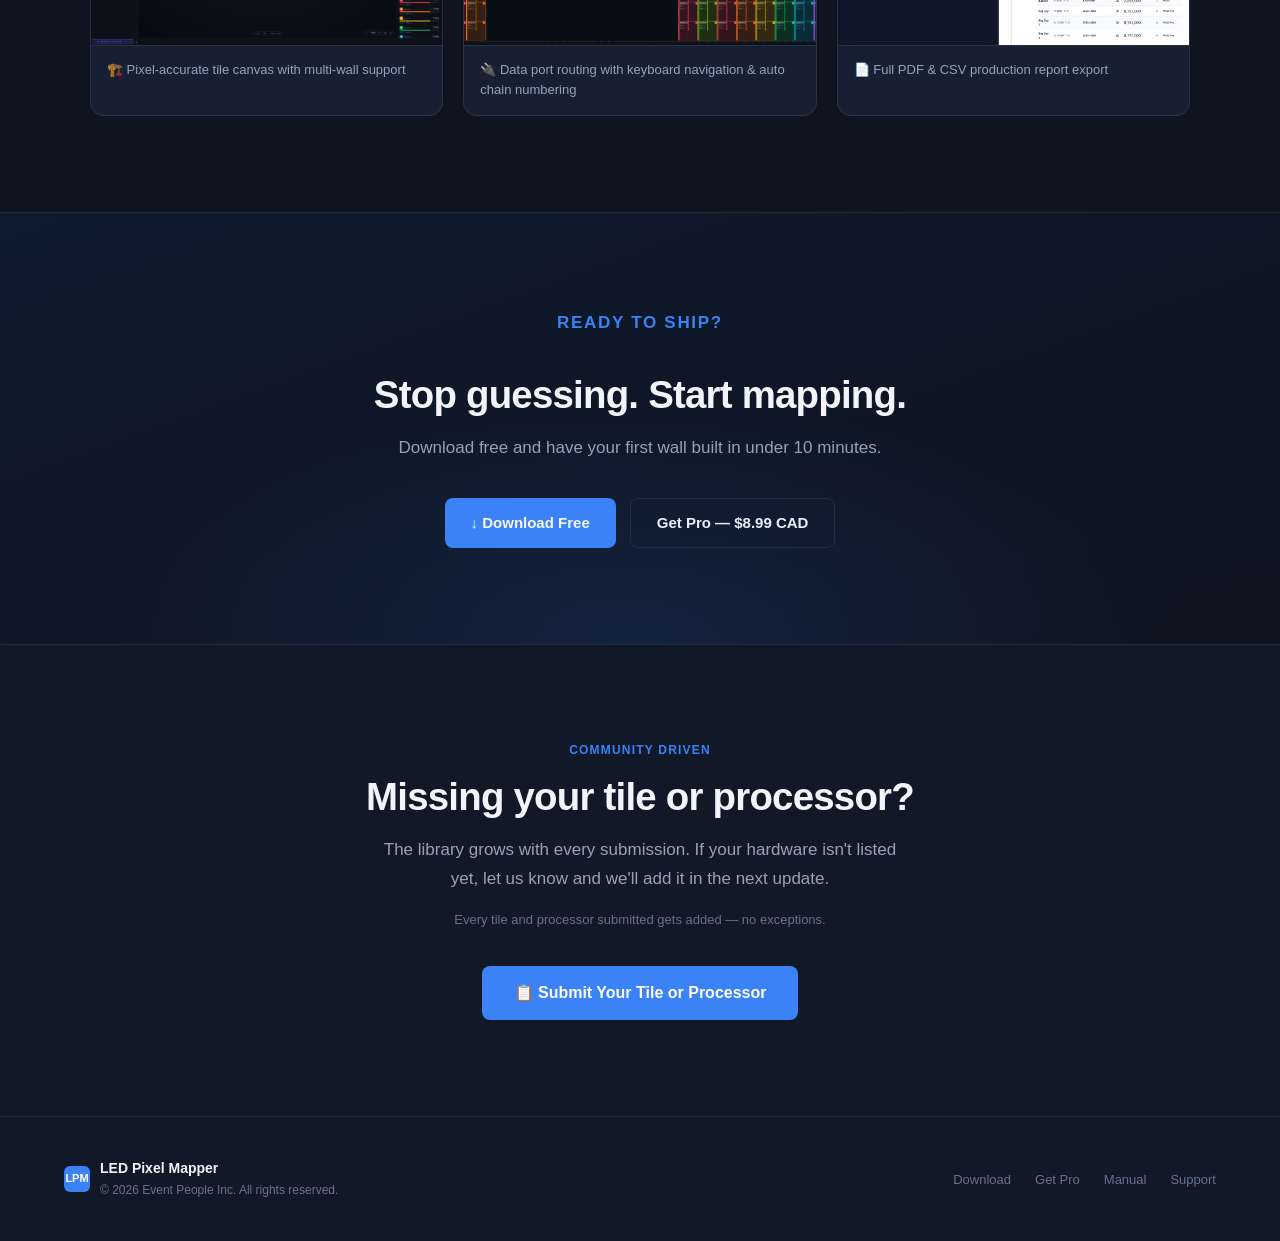
==== commit 78a25e7a: "Refresh website copy and feature section - Features: expanded from 6 to 8 cards — adds Layout & Alig" ====
--- a/index.html
+++ b/index.html
@@ -49,8 +49,8 @@
 
   <p class="hero-sub">
     LED Pixel Mapper is a professional desktop app that lets technicians plan,
-    map, and document every LED wall build — tiles, processors, data ports,
-    and power circuits — all before a single cable gets run.
+    map, and document every LED wall build — tiles, data routing, power circuits,
+    and redundancy — all before a single cable gets run.
   </p>
 
   <div class="hero-ctas">
@@ -84,28 +84,29 @@
       <div class="step-number">1</div>
       <h3>Build Your Wall</h3>
       <p>
-        Choose your tile panels from the built-in library and place them on a
-        pixel-accurate canvas. Mix brands, rotate tiles, and build multiple
-        walls in a single project.
+        Choose from 500+ tile profiles or create your own. Place tiles on a
+        pixel-accurate canvas, drop full blocks in seconds, mix brands,
+        and organize everything across multiple walls in one project.
       </p>
     </div>
 
     <div class="step">
       <div class="step-number">2</div>
-      <h3>Map Data &amp; Power</h3>
-      <p>
-        Assign processors, route data ports with auto chain numbering,
-        and map power circuits. Load calculations happen automatically
-        so you never blow a breaker mid-show.
+      <h3>Route Data &amp; Power</h3>
+      <p>
+        Assign processor ports using keyboard arrow-key routing, map Socapex
+        circuits with live load calculations, and build out your redundancy
+        paths — all with automatic chain numbering and capacity tracking.
       </p>
     </div>
 
     <div class="step">
       <div class="step-number">3</div>
-      <h3>Export Your Report</h3>
-      <p>
-        Generate pixel maps, data flow diagrams, power flow diagrams,
-        and full PDF production reports. Hand them to your crew and get to work.
+      <h3>Export Everything</h3>
+      <p>
+        One click generates a full ZIP — pixel maps, data flow diagrams, power
+        flow diagrams, test cards, and PDF production reports. Hand it to
+        your crew and get to work.
       </p>
     </div>
   </div>
@@ -127,11 +128,12 @@
 
     <div class="feature-card">
       <span class="feature-icon">📦</span>
-      <h3>Tile &amp; Processor Library</h3>
-      <p>
-        Hundreds of tiles from ROE Visual, Absen, Golshine, Sony, and many more.
-        Plus every major processor — MCTRL4K, Brompton SX40, Novastar VX series,
-        and expansion box configurations.
+      <h3>500+ Tile &amp; Processor Library</h3>
+      <p>
+        Pre-built profiles from ROE Visual, Absen, Brompton, Novastar, and
+        more — or create custom profiles. Add fiber extension boxes like CVTs
+        directly to your processors. Can't find your hardware? Submit a
+        request and we'll add it.
       </p>
     </div>
 
@@ -139,9 +141,21 @@
       <span class="feature-icon">🏗️</span>
       <h3>Multi-Wall Projects</h3>
       <p>
-        Build every wall at your event in one project. Multiple canvases,
-        multiple walls — grouped together or spread out. Switch between
-        them instantly with the wall/canvas tab bar.
+        Manage every wall at your event in one project file. Use the Breakaway
+        Wall feature to slice a massive layout into individual tabs in one
+        click. Switch walls instantly, with all other walls shown as faded
+        outlines so nothing gets lost.
+      </p>
+    </div>
+
+    <div class="feature-card">
+      <span class="feature-icon">📐</span>
+      <h3>Layout &amp; Alignment Tools</h3>
+      <p>
+        Pixel-perfect coordinate inputs that work as calculators. Smart
+        crossing selection, industry-standard alignment and distribution
+        tools, grouping, tile locking, and bulk numbering in any direction —
+        everything you'd expect from professional layout software.
       </p>
     </div>
 
@@ -149,9 +163,10 @@
       <span class="feature-icon">🔌</span>
       <h3>Data Port Routing</h3>
       <p>
-        Assign tiles to processor ports visually. Chain numbers are calculated
-        automatically. See your full data flow at a glance — color-coded
-        by port with pixel capacity tracking.
+        Click a port, then use keyboard arrow keys to snap through your wall
+        tile-by-tile — the same workflow as your processor software. Chain
+        numbers calculate automatically, ports are color-coded, and live
+        capacity bars show you exactly how loaded each output is.
       </p>
     </div>
 
@@ -159,9 +174,21 @@
       <span class="feature-icon">⚡</span>
       <h3>Power Circuit Mapping</h3>
       <p>
-        Route power circuits and watch the load calculate in real time.
-        Know exactly how much draw each circuit carries before you plug
-        anything in. No more tripped breakers.
+        Add single circuits or full 6-circuit Socapex bundles. Watch Wattage
+        and Amperage calculate live as you route, toggle between 110V and
+        220V, specify Edison / PowerCON / True1 connectors, and model Y-splits
+        with the Twofer branching tool.
+      </p>
+    </div>
+
+    <div class="feature-card">
+      <span class="feature-icon">🛡️</span>
+      <h3>System Redundancy Planner</h3>
+      <p>
+        A dedicated drag-and-drop interface for building your show's safety
+        net. Drag Port B onto Port A for an instant failover line, use
+        auto-assign for split or sequential backups, or mirror an entire
+        secondary processor onto your primary with a single drag.
       </p>
     </div>
 
@@ -169,9 +196,10 @@
       <span class="feature-icon">📄</span>
       <h3>Full Export Suite</h3>
       <p>
-        PNG pixel maps, data flow diagrams, power flow diagrams, CSV
-        production reports, and full PDF reports — everything your crew
-        needs, in the format they need it.
+        One-click ZIP packages pixel maps, data and power flow diagrams
+        (with Front/Back View watermarks), test cards in PNG or SVG, CSV
+        production reports, and print-ready PDF reports — all branded with
+        your company logo.
       </p>
     </div>
 
@@ -179,9 +207,9 @@
       <span class="feature-icon">✈️</span>
       <h3>Works Fully Offline</h3>
       <p>
-        No internet required after activation. Use it in the venue,
-        on the truck, or anywhere you need it — your project files
-        live on your machine, not a server.
+        No internet required after activation. Use it in the venue, on the
+        truck, or anywhere you need it. Available in English, French, and
+        Spanish. Your project files live on your machine, not a server.
       </p>
     </div>
 
@@ -213,14 +241,16 @@
         <li><span class="check">✓</span> Up to 2 walls per project</li>
         <li><span class="check">✓</span> ROE Visual &amp; Absen tiles</li>
         <li><span class="check">✓</span> MCTRL4K processor</li>
-        <li><span class="check">✓</span> PNG pixel map export</li>
-        <li><span class="check">✓</span> Data &amp; power flow diagrams</li>
-        <li class="locked"><span class="cross">✕</span> Full tile library</li>
-        <li class="locked"><span class="cross">✕</span> Full processor library</li>
-        <li class="locked"><span class="cross">✕</span> CSV &amp; PDF export</li>
-        <li class="locked"><span class="cross">✕</span> Undo / Redo</li>
-        <li class="locked"><span class="cross">✕</span> Tile rotation</li>
+        <li><span class="check">✓</span> Full canvas builder &amp; routing</li>
+        <li><span class="check">✓</span> PNG pixel maps &amp; flow diagrams</li>
+        <li><span class="check">✓</span> Undo / Redo</li>
+        <li><span class="check">✓</span> Save &amp; load projects</li>
+        <li class="locked"><span class="cross">✕</span> Full tile &amp; processor library</li>
+        <li class="locked"><span class="cross">✕</span> Unlimited walls</li>
         <li class="locked"><span class="cross">✕</span> 10-bit mode</li>
+        <li class="locked"><span class="cross">✕</span> CSV &amp; PDF production reports</li>
+        <li class="locked"><span class="cross">✕</span> Twofer circuit branching</li>
+        <li class="locked"><span class="cross">✕</span> Custom branding on exports</li>
       </ul>
       <a href="https://eventpeople.gumroad.com/l/LEDPixelMapper" class="btn btn-secondary" style="text-align:center; justify-content:center;">
         Download Free
@@ -236,17 +266,15 @@
         <p class="plan-desc">One-time purchase. 2 machine activations.</p>
       </div>
       <ul class="feature-list">
-        <li><span class="check">✓</span> Unlimited walls per project</li>
+        <li><span class="check">✓</span> Everything in Free</li>
         <li><span class="check">✓</span> Full tile library — all brands</li>
         <li><span class="check">✓</span> Full processor library</li>
+        <li><span class="check">✓</span> Unlimited walls per project</li>
+        <li><span class="check">✓</span> 10-bit color depth mode</li>
         <li><span class="check">✓</span> CSV production report export</li>
         <li><span class="check">✓</span> PDF production report export</li>
-        <li><span class="check">✓</span> PNG pixel map export</li>
-        <li><span class="check">✓</span> Data &amp; power flow diagrams</li>
-        <li><span class="check">✓</span> Undo / Redo history</li>
-        <li><span class="check">✓</span> Tile rotation</li>
-        <li><span class="check">✓</span> 10-bit mode</li>
         <li><span class="check">✓</span> Twofer circuit (Y-split power routing)</li>
+        <li><span class="check">✓</span> Custom branding on all exports</li>
         <li><span class="check">✓</span> Works fully offline</li>
       </ul>
       <a href="https://eventpeople.gumroad.com/l/LEDPixelMapper" class="btn btn-primary" style="text-align:center; justify-content:center;">
@@ -277,7 +305,7 @@
 
     <div class="screenshot-card">
       <img src="screenshots/data-flow.png" alt="Data port routing view" />
-      <p class="screenshot-caption">🔌 Data port routing with auto chain numbering</p>
+      <p class="screenshot-caption">🔌 Data port routing with keyboard navigation &amp; auto chain numbering</p>
     </div>
 
     <div class="screenshot-card">
@@ -310,10 +338,11 @@
   <p class="section-label">Community Driven</p>
   <h2 class="section-title">Missing your tile or processor?</h2>
   <p style="max-width: 520px; margin: 0 auto 16px; font-size: 17px; line-height: 1.7; color: var(--text-secondary);">
-    We add every tile and processor submitted by the community. If it's not in the library yet, let us know — we'll get it in the next update.
+    The library grows with every submission. If your hardware isn't listed yet,
+    let us know and we'll add it in the next update.
   </p>
   <p style="max-width: 520px; margin: 0 auto 36px; font-size: 13px; color: var(--text-muted);">
-    We will update and add ALL tiles and processors submitted!
+    Every tile and processor submitted gets added — no exceptions.
   </p>
   <a href="https://forms.gle/PqAkvjH328bEomVw9" target="_blank" rel="noopener" class="btn btn-primary" style="font-size: 16px; padding: 14px 32px;">
     📋 Submit Your Tile or Processor
@@ -334,6 +363,7 @@
   <ul class="footer-links">
     <li><a href="https://eventpeople.gumroad.com/l/LEDPixelMapper">Download</a></li>
     <li><a href="https://eventpeople.gumroad.com/l/LEDPixelMapper">Get Pro</a></li>
+    <li><a href="manual.html">Manual</a></li>
     <li><a href="mailto:kris.siwak@eventpeople.ca">Support</a></li>
   </ul>
 </footer>
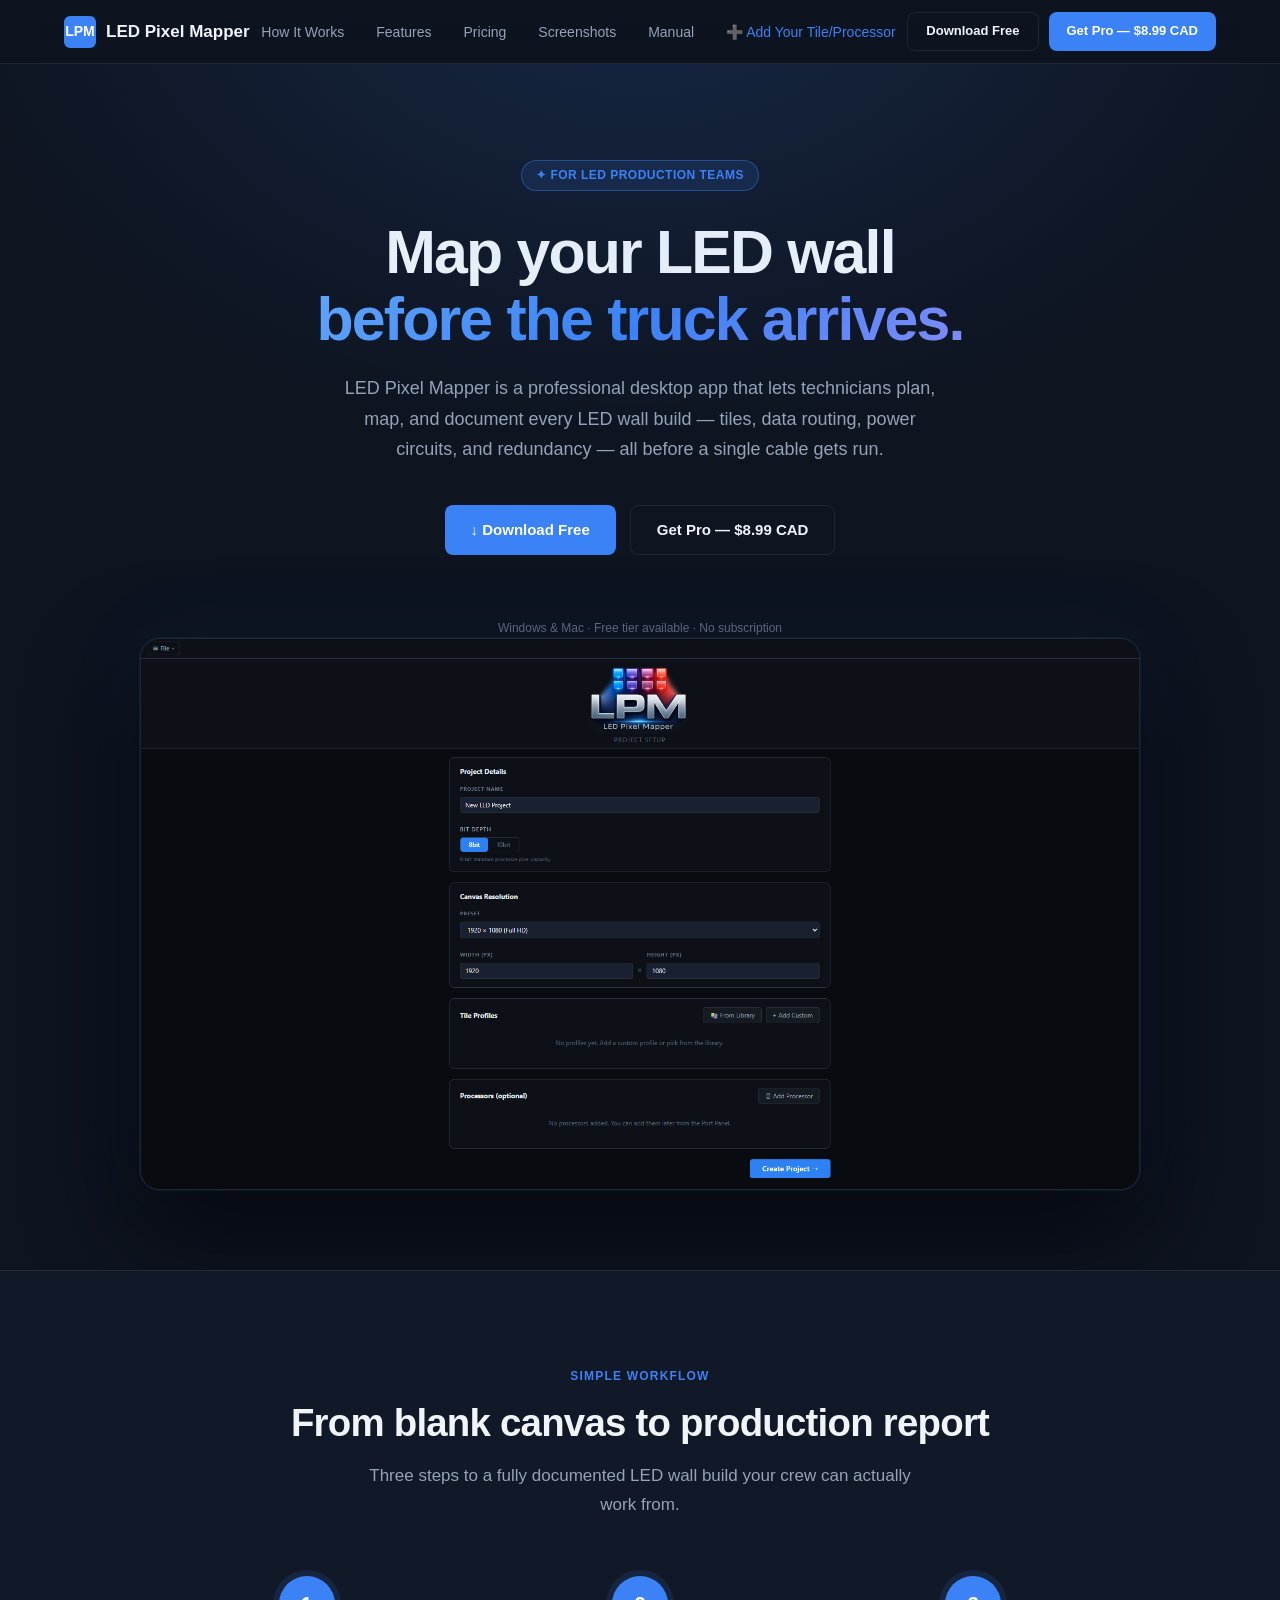
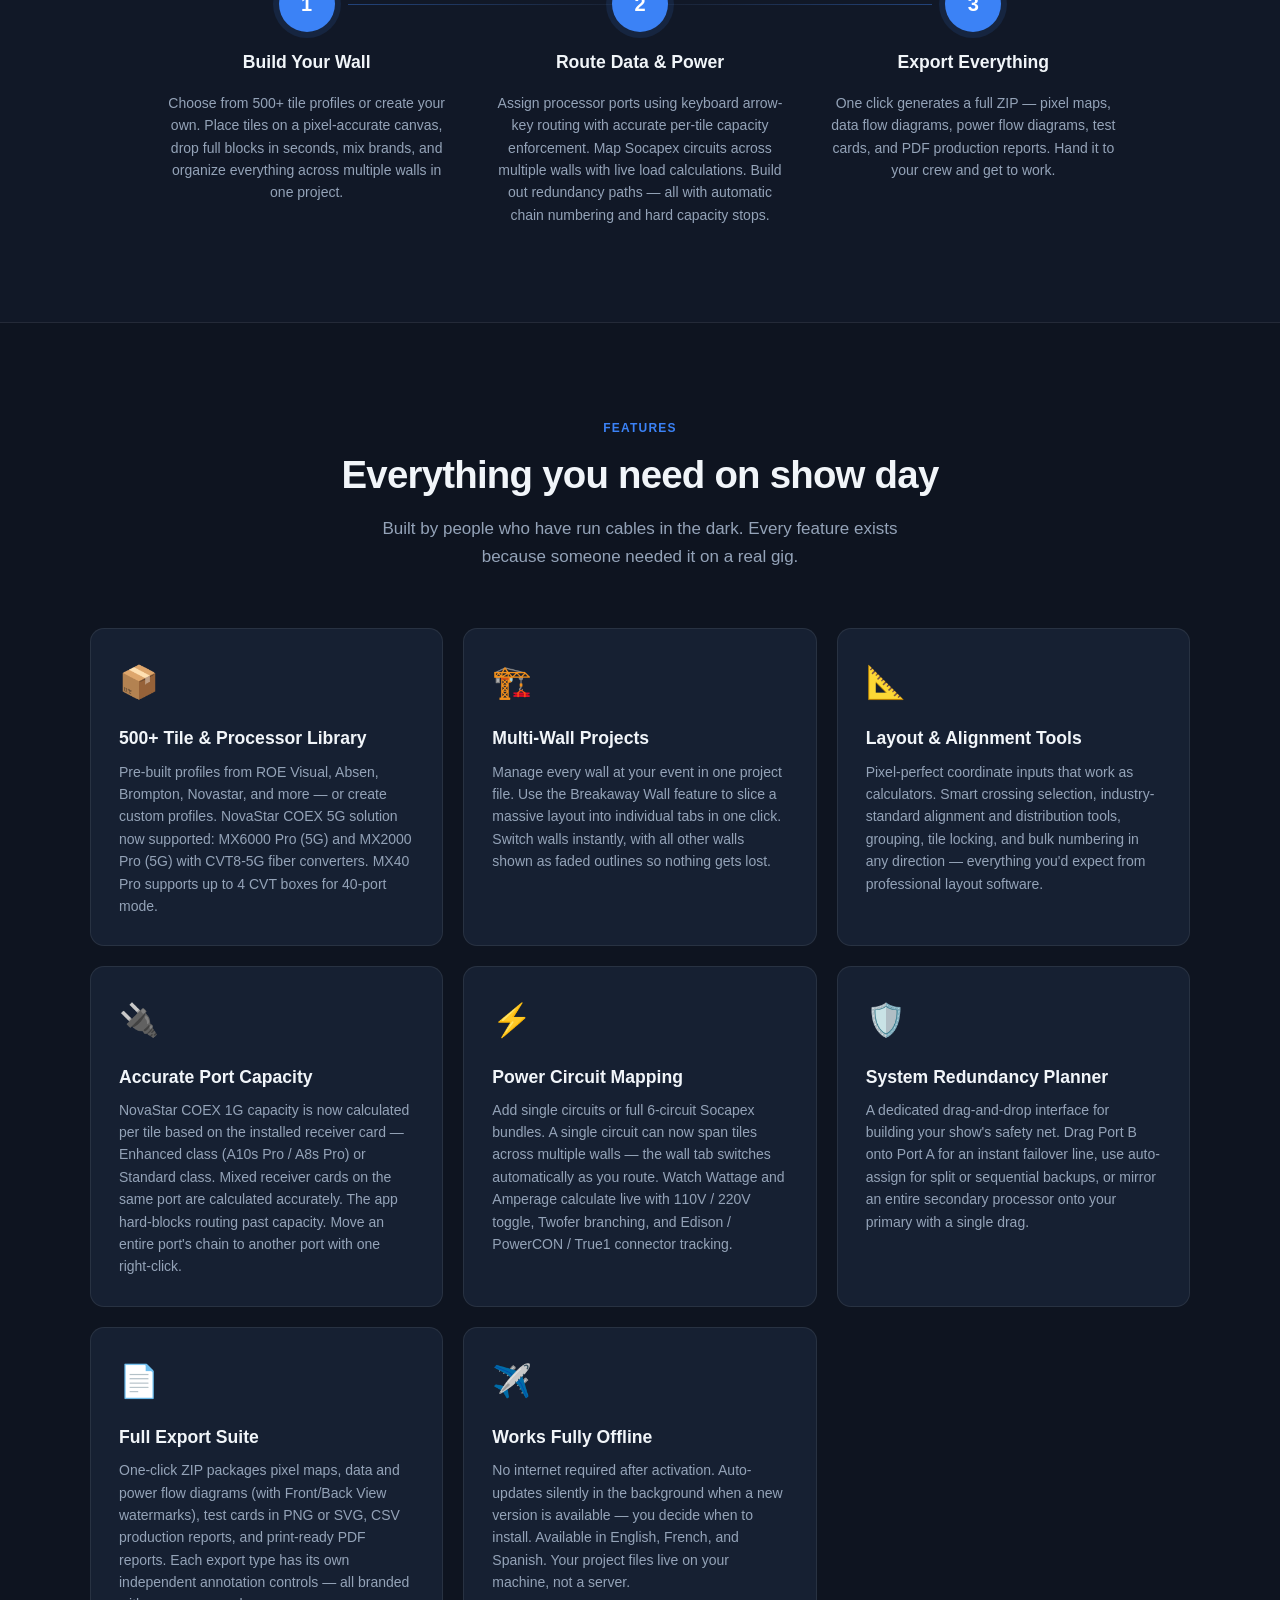
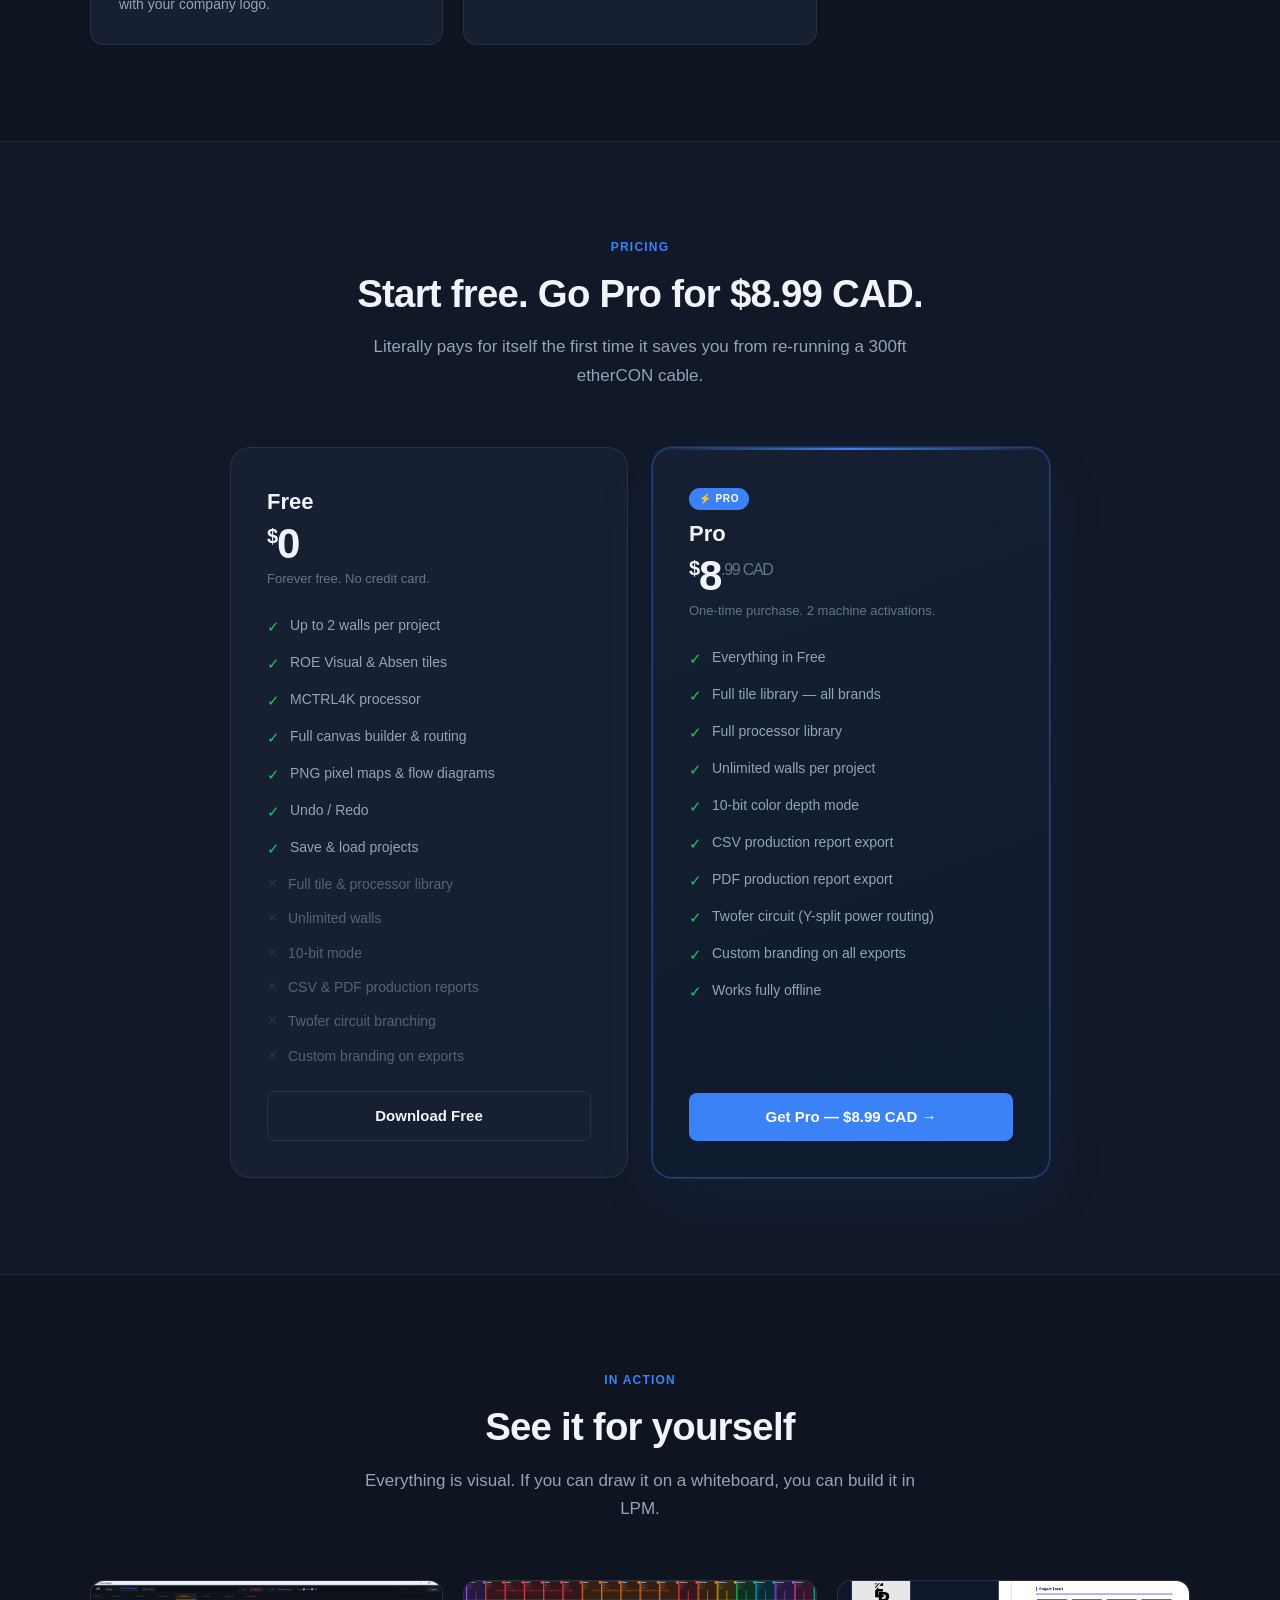
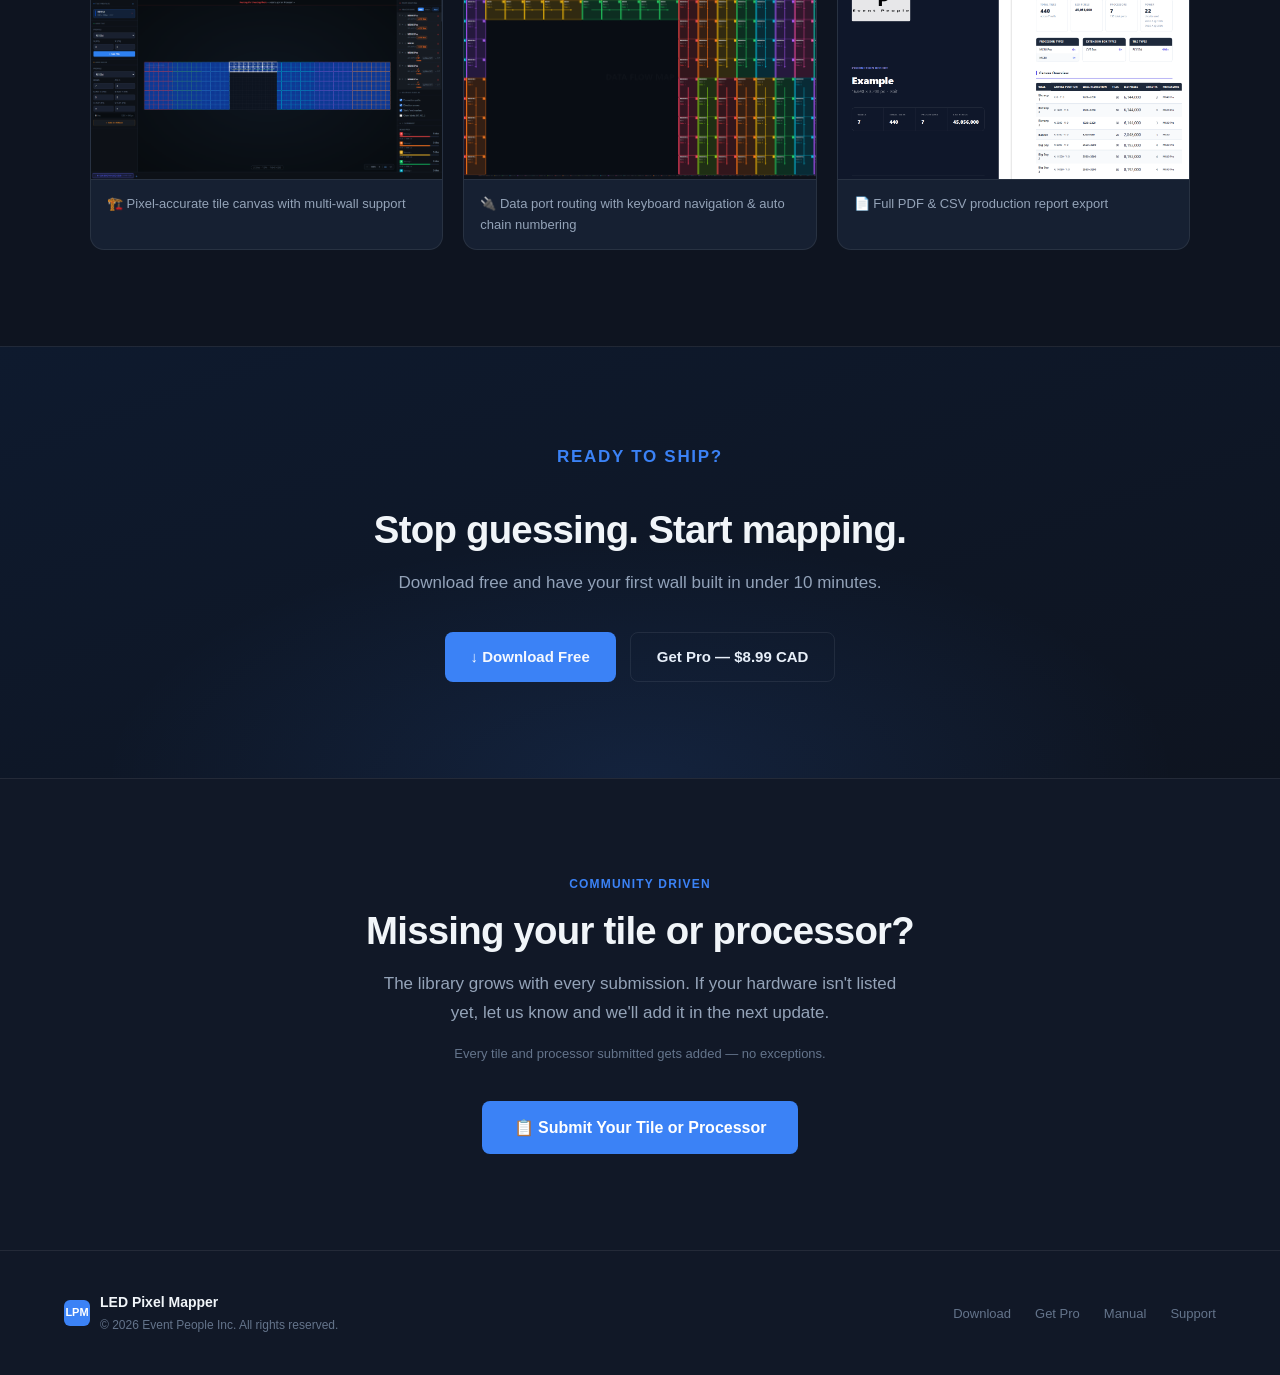
==== commit 94cde363: "Update website features for v1.6.1 - Hardware library card: adds COEX 5G solution, MX40 Pro 40-port " ====
--- a/index.html
+++ b/index.html
@@ -94,9 +94,10 @@
       <div class="step-number">2</div>
       <h3>Route Data &amp; Power</h3>
       <p>
-        Assign processor ports using keyboard arrow-key routing, map Socapex
-        circuits with live load calculations, and build out your redundancy
-        paths — all with automatic chain numbering and capacity tracking.
+        Assign processor ports using keyboard arrow-key routing with accurate
+        per-tile capacity enforcement. Map Socapex circuits across multiple
+        walls with live load calculations. Build out redundancy paths — all
+        with automatic chain numbering and hard capacity stops.
       </p>
     </div>
 
@@ -131,9 +132,9 @@
       <h3>500+ Tile &amp; Processor Library</h3>
       <p>
         Pre-built profiles from ROE Visual, Absen, Brompton, Novastar, and
-        more — or create custom profiles. Add fiber extension boxes like CVTs
-        directly to your processors. Can't find your hardware? Submit a
-        request and we'll add it.
+        more — or create custom profiles. NovaStar COEX 5G solution now
+        supported: MX6000 Pro (5G) and MX2000 Pro (5G) with CVT8-5G fiber
+        converters. MX40 Pro supports up to 4 CVT boxes for 40-port mode.
       </p>
     </div>
 
@@ -161,12 +162,13 @@
 
     <div class="feature-card">
       <span class="feature-icon">🔌</span>
-      <h3>Data Port Routing</h3>
-      <p>
-        Click a port, then use keyboard arrow keys to snap through your wall
-        tile-by-tile — the same workflow as your processor software. Chain
-        numbers calculate automatically, ports are color-coded, and live
-        capacity bars show you exactly how loaded each output is.
+      <h3>Accurate Port Capacity</h3>
+      <p>
+        NovaStar COEX 1G capacity is now calculated per tile based on the
+        installed receiver card — Enhanced class (A10s Pro / A8s Pro) or
+        Standard class. Mixed receiver cards on the same port are calculated
+        accurately. The app hard-blocks routing past capacity. Move an entire
+        port's chain to another port with one right-click.
       </p>
     </div>
 
@@ -174,10 +176,11 @@
       <span class="feature-icon">⚡</span>
       <h3>Power Circuit Mapping</h3>
       <p>
-        Add single circuits or full 6-circuit Socapex bundles. Watch Wattage
-        and Amperage calculate live as you route, toggle between 110V and
-        220V, specify Edison / PowerCON / True1 connectors, and model Y-splits
-        with the Twofer branching tool.
+        Add single circuits or full 6-circuit Socapex bundles. A single
+        circuit can now span tiles across multiple walls — the wall tab
+        switches automatically as you route. Watch Wattage and Amperage
+        calculate live with 110V / 220V toggle, Twofer branching, and
+        Edison / PowerCON / True1 connector tracking.
       </p>
     </div>
 
@@ -198,7 +201,8 @@
       <p>
         One-click ZIP packages pixel maps, data and power flow diagrams
         (with Front/Back View watermarks), test cards in PNG or SVG, CSV
-        production reports, and print-ready PDF reports — all branded with
+        production reports, and print-ready PDF reports. Each export type
+        has its own independent annotation controls — all branded with
         your company logo.
       </p>
     </div>
@@ -207,9 +211,10 @@
       <span class="feature-icon">✈️</span>
       <h3>Works Fully Offline</h3>
       <p>
-        No internet required after activation. Use it in the venue, on the
-        truck, or anywhere you need it. Available in English, French, and
-        Spanish. Your project files live on your machine, not a server.
+        No internet required after activation. Auto-updates silently in the
+        background when a new version is available — you decide when to
+        install. Available in English, French, and Spanish. Your project
+        files live on your machine, not a server.
       </p>
     </div>
 
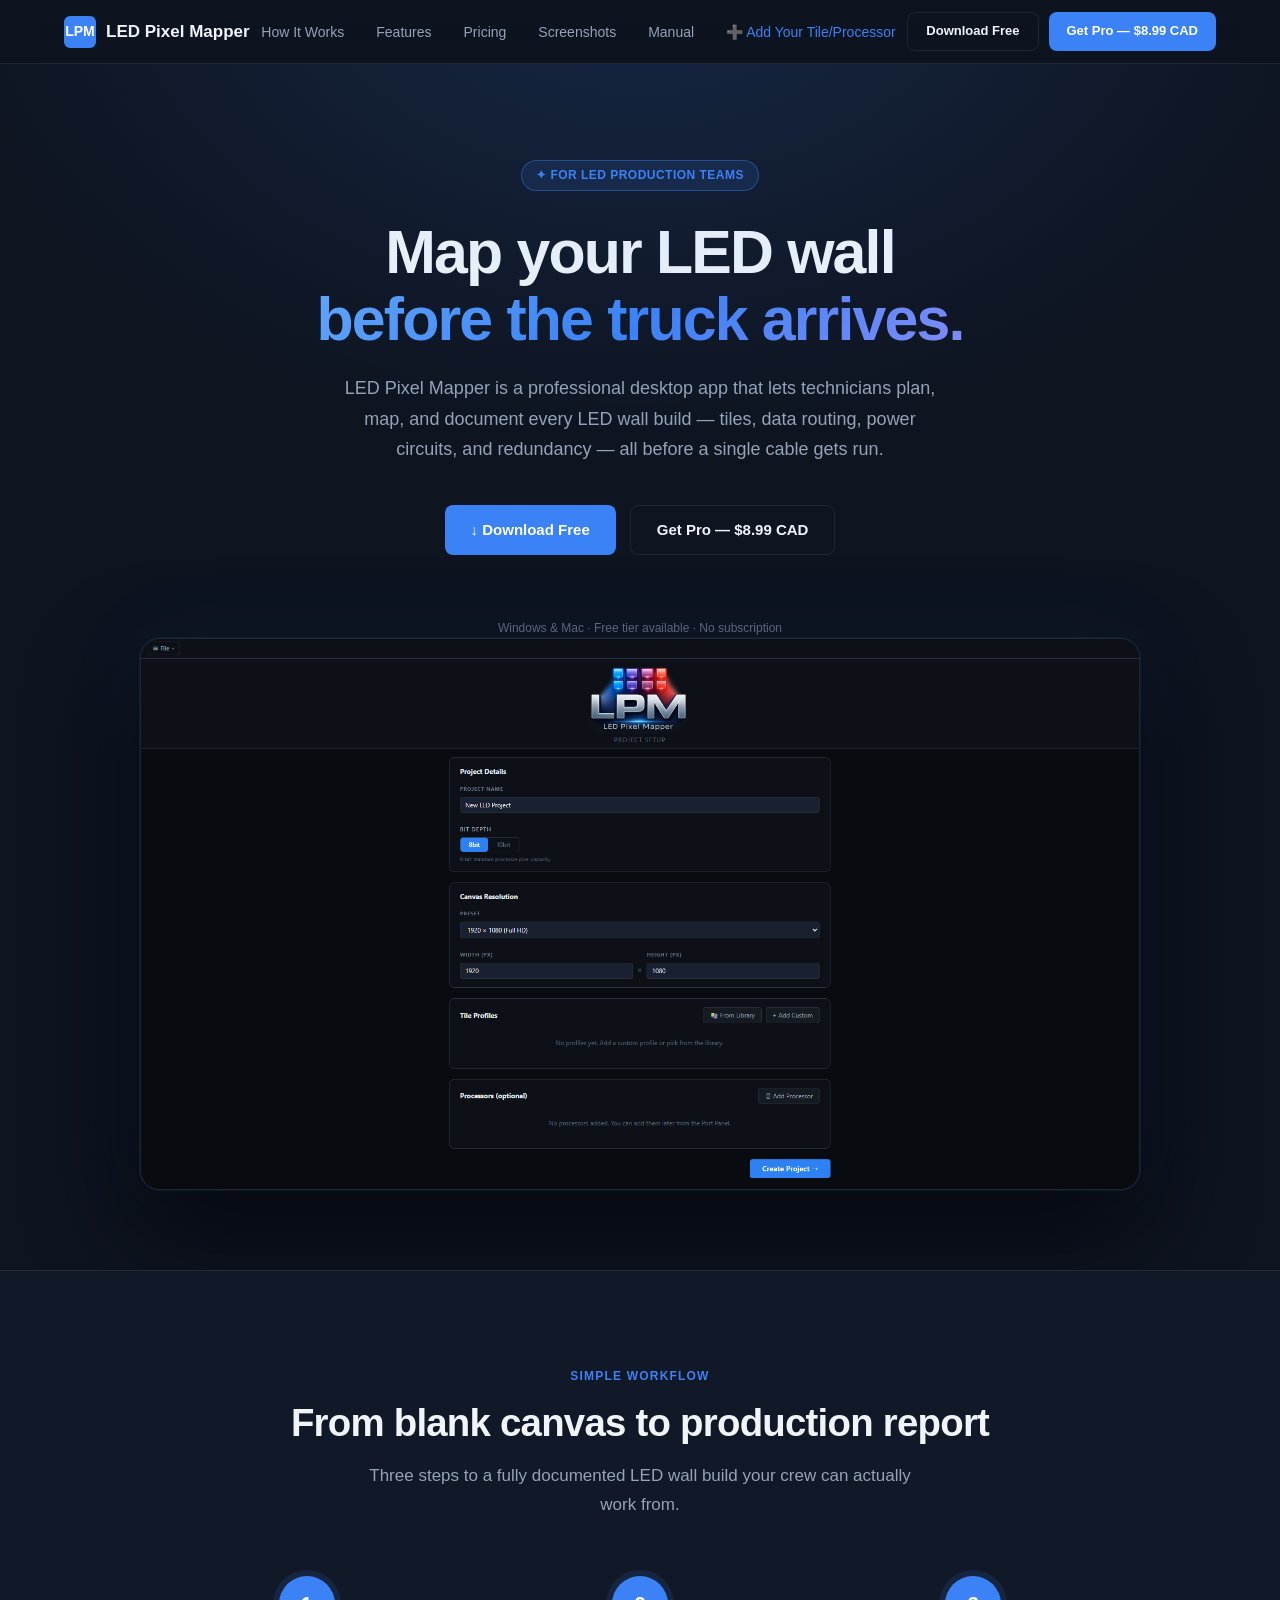
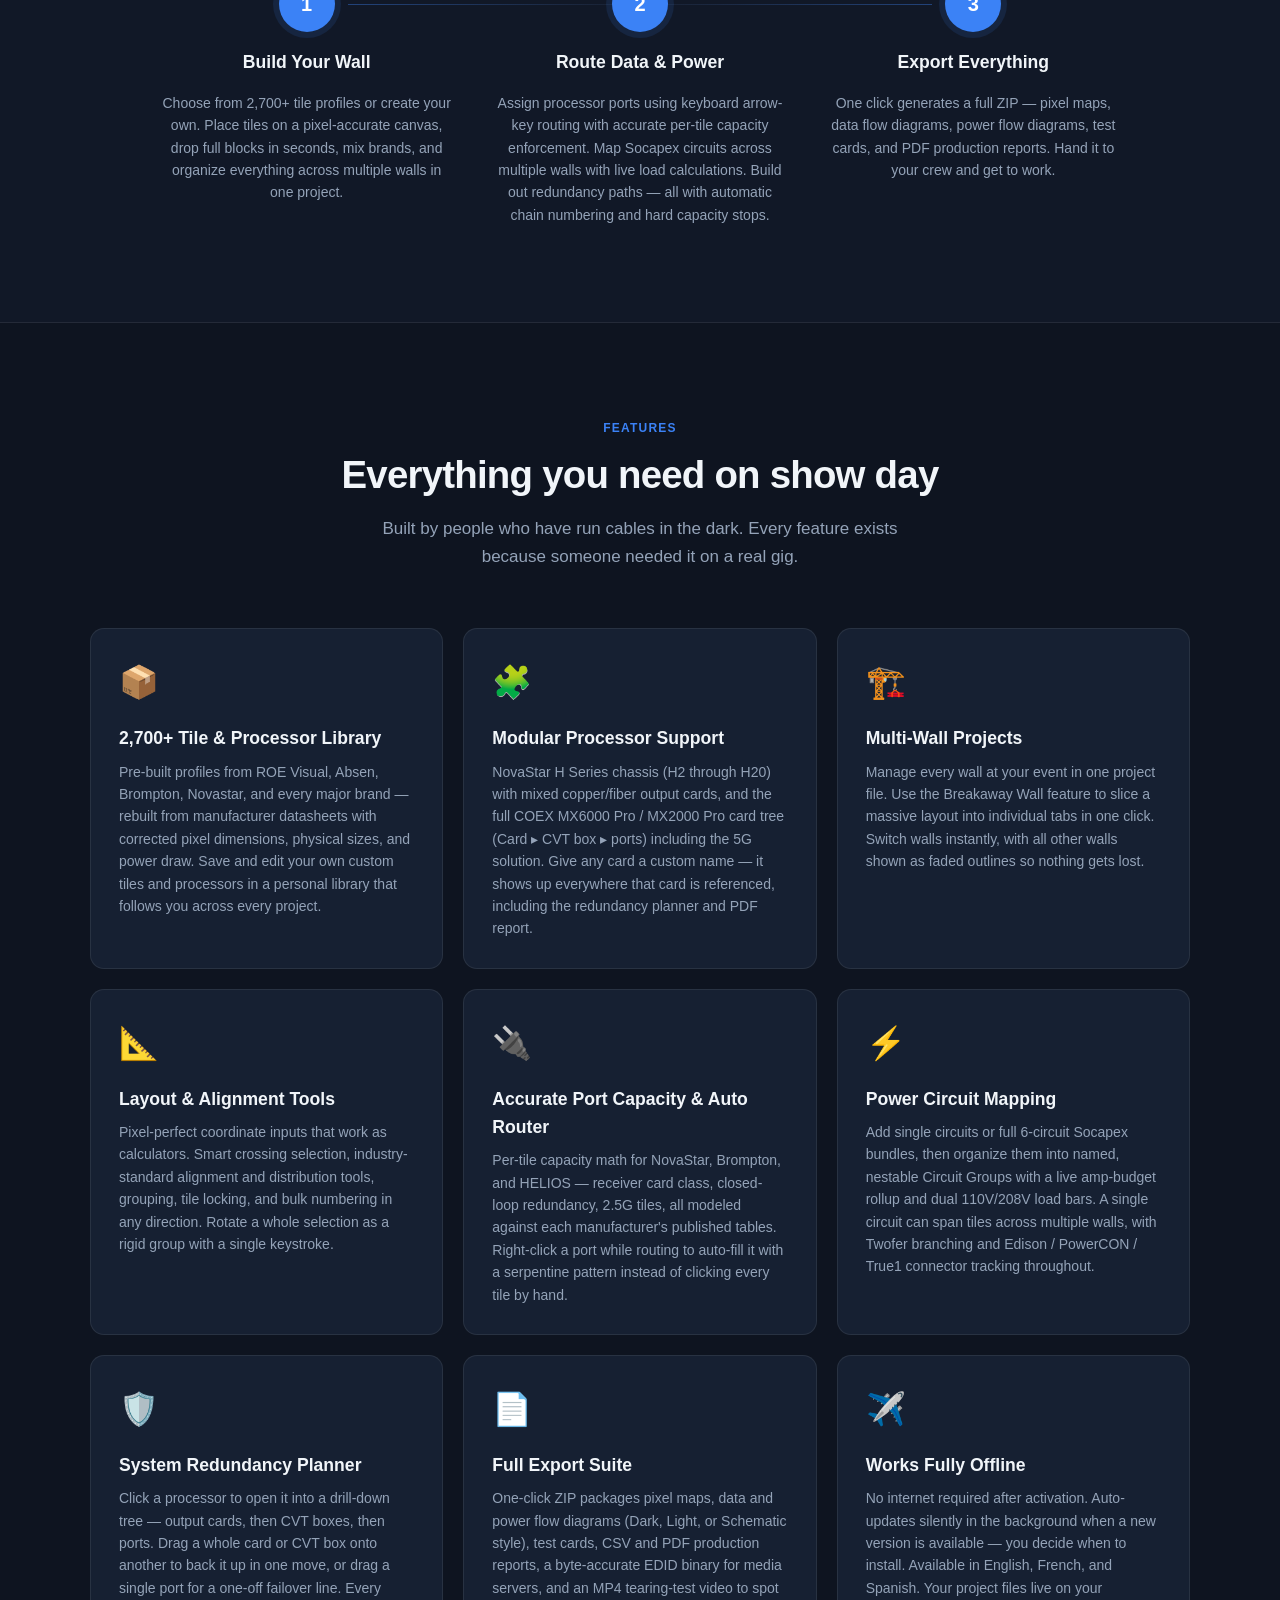
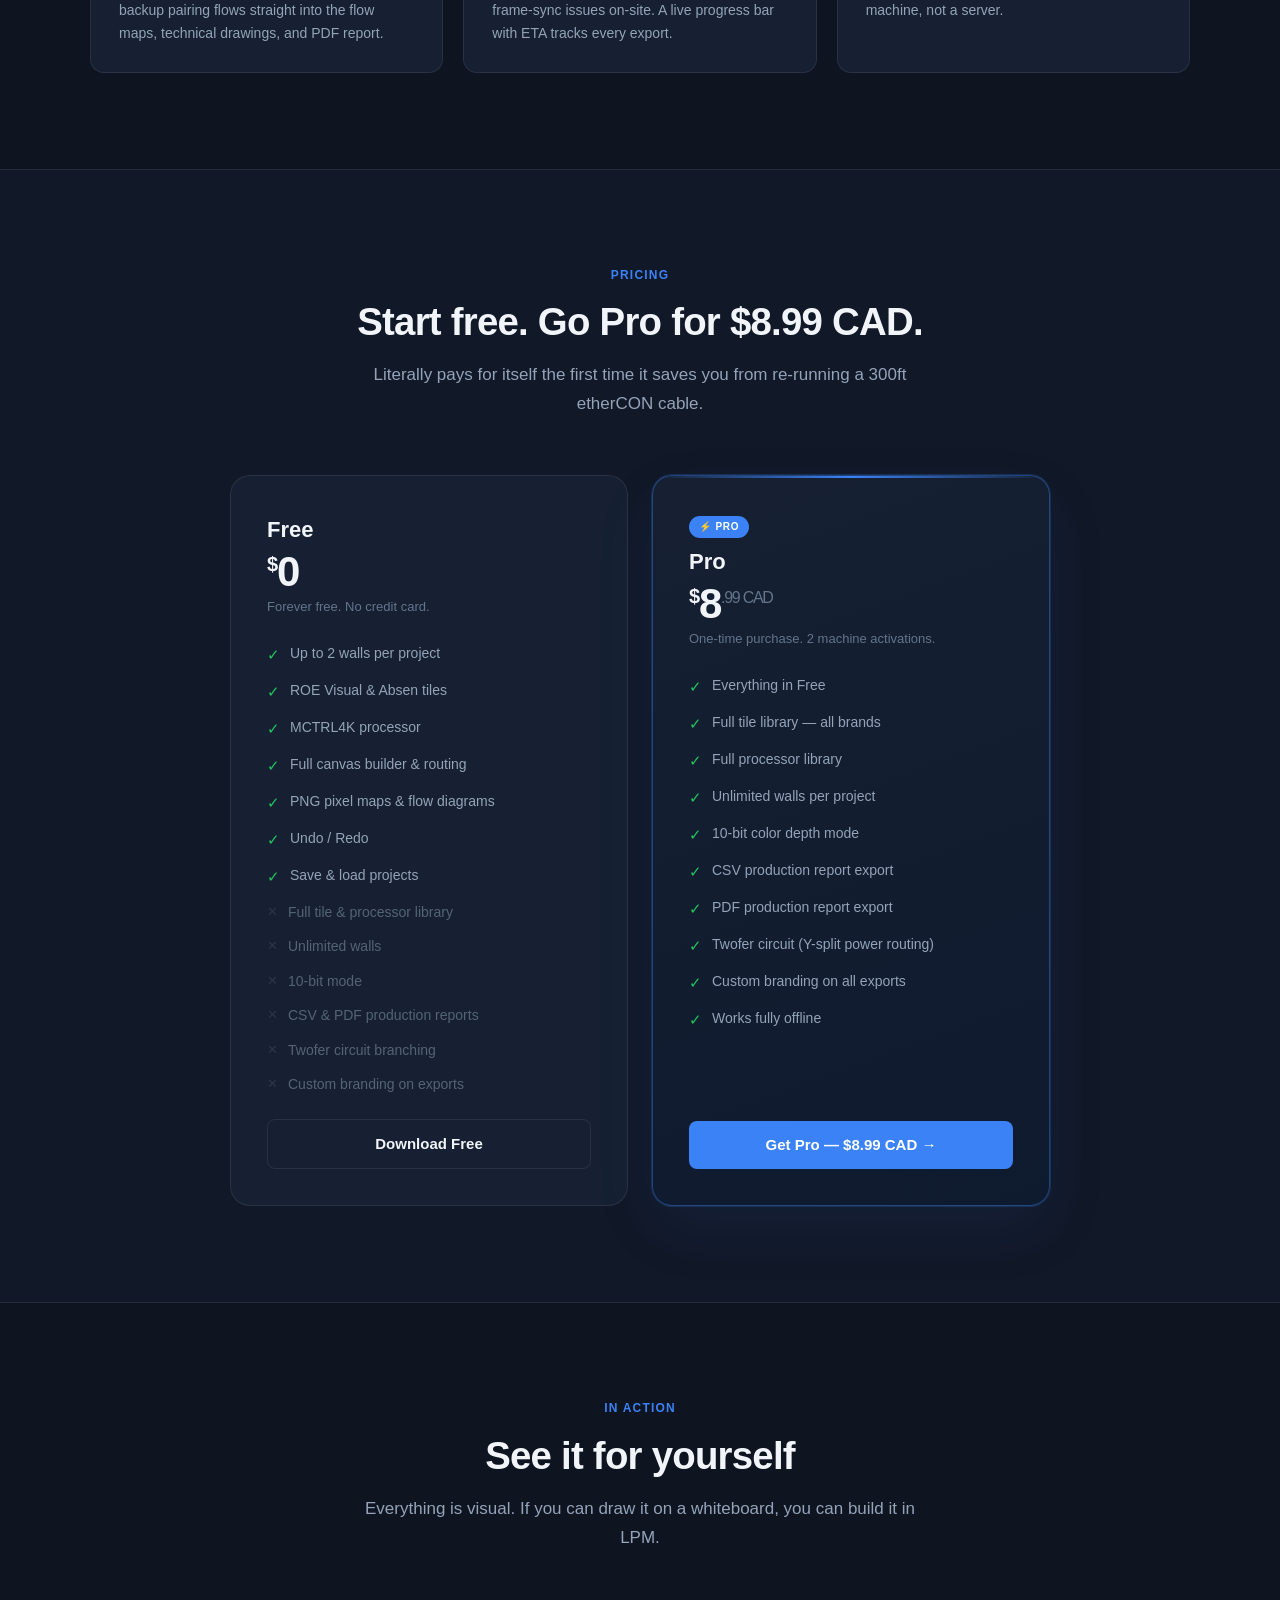
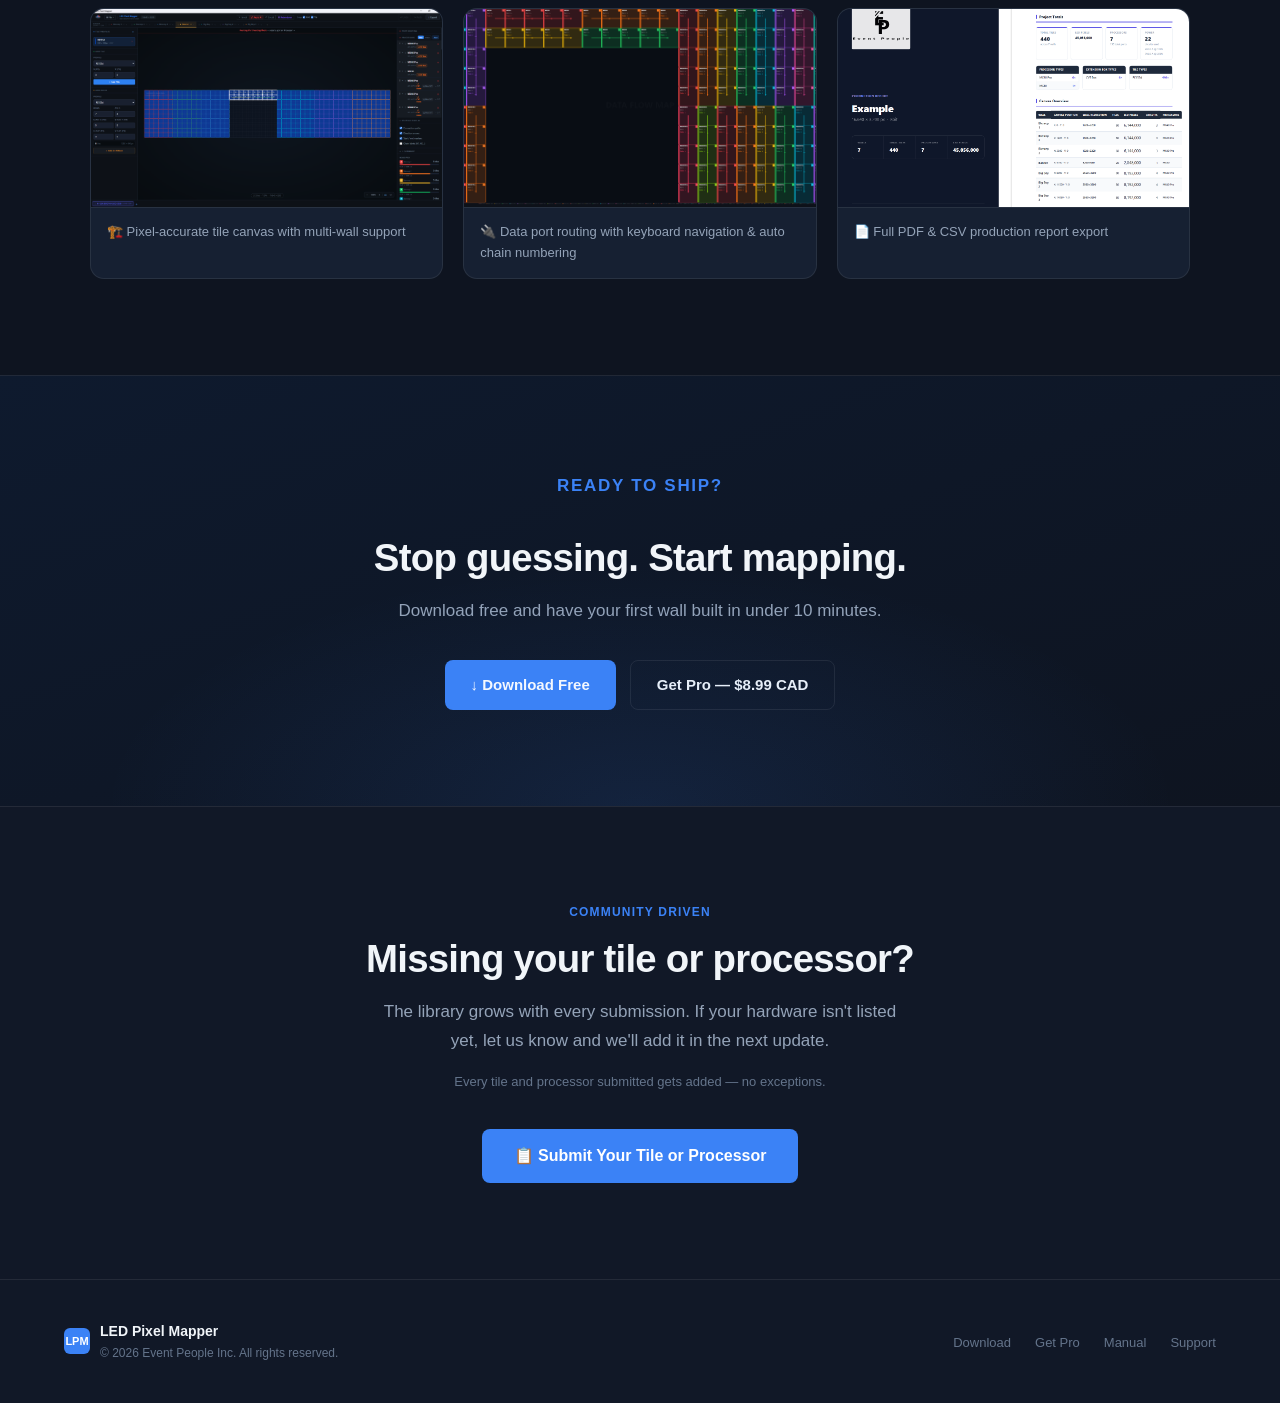
==== commit 2be015dd: "Update website for v1.7.1 — refresh stats, redundancy planner, manual - Bump tile library count from" ====
--- a/index.html
+++ b/index.html
@@ -84,7 +84,7 @@
       <div class="step-number">1</div>
       <h3>Build Your Wall</h3>
       <p>
-        Choose from 500+ tile profiles or create your own. Place tiles on a
+        Choose from 2,700+ tile profiles or create your own. Place tiles on a
         pixel-accurate canvas, drop full blocks in seconds, mix brands,
         and organize everything across multiple walls in one project.
       </p>
@@ -129,12 +129,25 @@
 
     <div class="feature-card">
       <span class="feature-icon">📦</span>
-      <h3>500+ Tile &amp; Processor Library</h3>
+      <h3>2,700+ Tile &amp; Processor Library</h3>
       <p>
         Pre-built profiles from ROE Visual, Absen, Brompton, Novastar, and
-        more — or create custom profiles. NovaStar COEX 5G solution now
-        supported: MX6000 Pro (5G) and MX2000 Pro (5G) with CVT8-5G fiber
-        converters. MX40 Pro supports up to 4 CVT boxes for 40-port mode.
+        every major brand — rebuilt from manufacturer datasheets with
+        corrected pixel dimensions, physical sizes, and power draw. Save and
+        edit your own custom tiles and processors in a personal library that
+        follows you across every project.
+      </p>
+    </div>
+
+    <div class="feature-card">
+      <span class="feature-icon">🧩</span>
+      <h3>Modular Processor Support</h3>
+      <p>
+        NovaStar H Series chassis (H2 through H20) with mixed copper/fiber
+        output cards, and the full COEX MX6000 Pro / MX2000 Pro card tree
+        (Card ▸ CVT box ▸ ports) including the 5G solution. Give any card a
+        custom name — it shows up everywhere that card is referenced,
+        including the redundancy planner and PDF report.
       </p>
     </div>
 
@@ -155,20 +168,20 @@
       <p>
         Pixel-perfect coordinate inputs that work as calculators. Smart
         crossing selection, industry-standard alignment and distribution
-        tools, grouping, tile locking, and bulk numbering in any direction —
-        everything you'd expect from professional layout software.
+        tools, grouping, tile locking, and bulk numbering in any direction.
+        Rotate a whole selection as a rigid group with a single keystroke.
       </p>
     </div>
 
     <div class="feature-card">
       <span class="feature-icon">🔌</span>
-      <h3>Accurate Port Capacity</h3>
-      <p>
-        NovaStar COEX 1G capacity is now calculated per tile based on the
-        installed receiver card — Enhanced class (A10s Pro / A8s Pro) or
-        Standard class. Mixed receiver cards on the same port are calculated
-        accurately. The app hard-blocks routing past capacity. Move an entire
-        port's chain to another port with one right-click.
+      <h3>Accurate Port Capacity &amp; Auto Router</h3>
+      <p>
+        Per-tile capacity math for NovaStar, Brompton, and HELIOS — receiver
+        card class, closed-loop redundancy, 2.5G tiles, all modeled against
+        each manufacturer's published tables. Right-click a port while
+        routing to auto-fill it with a serpentine pattern instead of
+        clicking every tile by hand.
       </p>
     </div>
 
@@ -176,11 +189,11 @@
       <span class="feature-icon">⚡</span>
       <h3>Power Circuit Mapping</h3>
       <p>
-        Add single circuits or full 6-circuit Socapex bundles. A single
-        circuit can now span tiles across multiple walls — the wall tab
-        switches automatically as you route. Watch Wattage and Amperage
-        calculate live with 110V / 220V toggle, Twofer branching, and
-        Edison / PowerCON / True1 connector tracking.
+        Add single circuits or full 6-circuit Socapex bundles, then organize
+        them into named, nestable Circuit Groups with a live amp-budget
+        rollup and dual 110V/208V load bars. A single circuit can span tiles
+        across multiple walls, with Twofer branching and Edison / PowerCON /
+        True1 connector tracking throughout.
       </p>
     </div>
 
@@ -188,10 +201,11 @@
       <span class="feature-icon">🛡️</span>
       <h3>System Redundancy Planner</h3>
       <p>
-        A dedicated drag-and-drop interface for building your show's safety
-        net. Drag Port B onto Port A for an instant failover line, use
-        auto-assign for split or sequential backups, or mirror an entire
-        secondary processor onto your primary with a single drag.
+        Click a processor to open it into a drill-down tree — output cards,
+        then CVT boxes, then ports. Drag a whole card or CVT box onto another
+        to back it up in one move, or drag a single port for a one-off
+        failover line. Every backup pairing flows straight into the flow
+        maps, technical drawings, and PDF report.
       </p>
     </div>
 
@@ -199,11 +213,11 @@
       <span class="feature-icon">📄</span>
       <h3>Full Export Suite</h3>
       <p>
-        One-click ZIP packages pixel maps, data and power flow diagrams
-        (with Front/Back View watermarks), test cards in PNG or SVG, CSV
-        production reports, and print-ready PDF reports. Each export type
-        has its own independent annotation controls — all branded with
-        your company logo.
+        One-click ZIP packages pixel maps, data and power flow diagrams (Dark,
+        Light, or Schematic style), test cards, CSV and PDF production
+        reports, a byte-accurate EDID binary for media servers, and an MP4
+        tearing-test video to spot frame-sync issues on-site. A live progress
+        bar with ETA tracks every export.
       </p>
     </div>
 
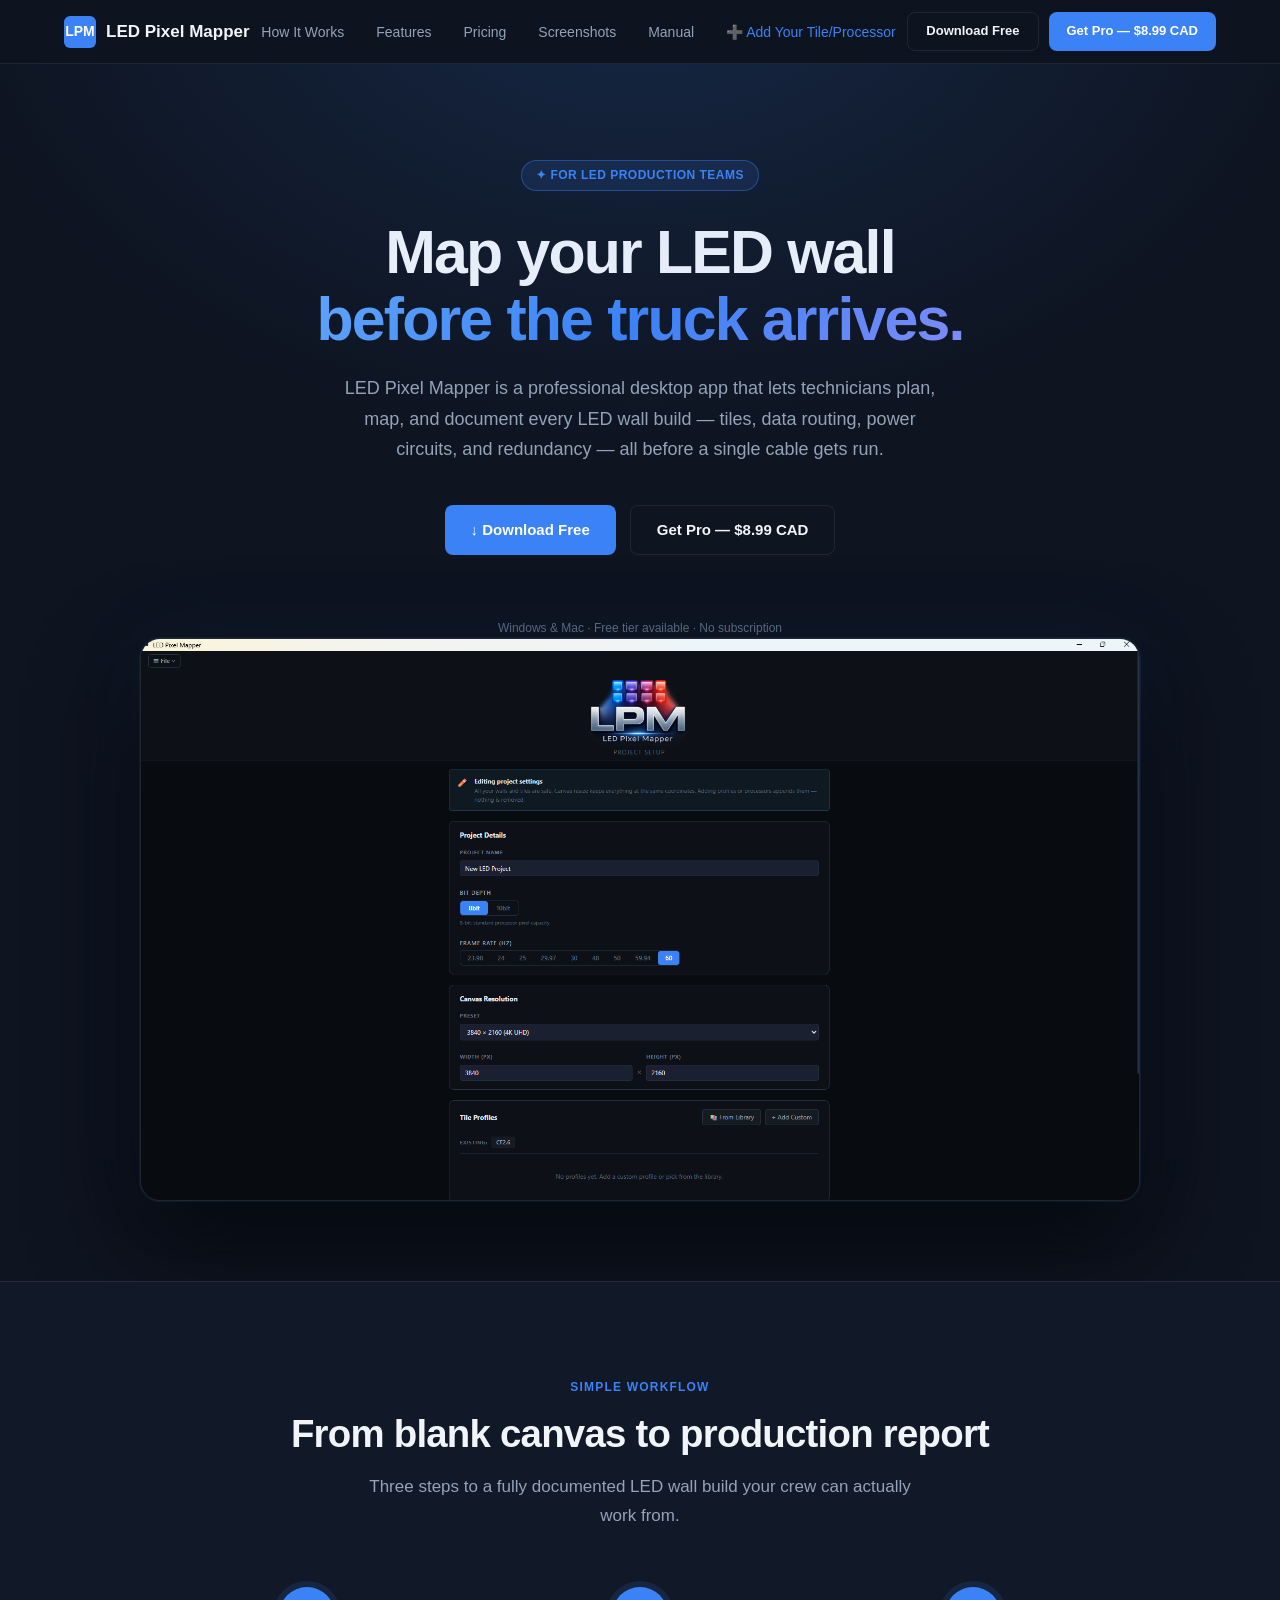
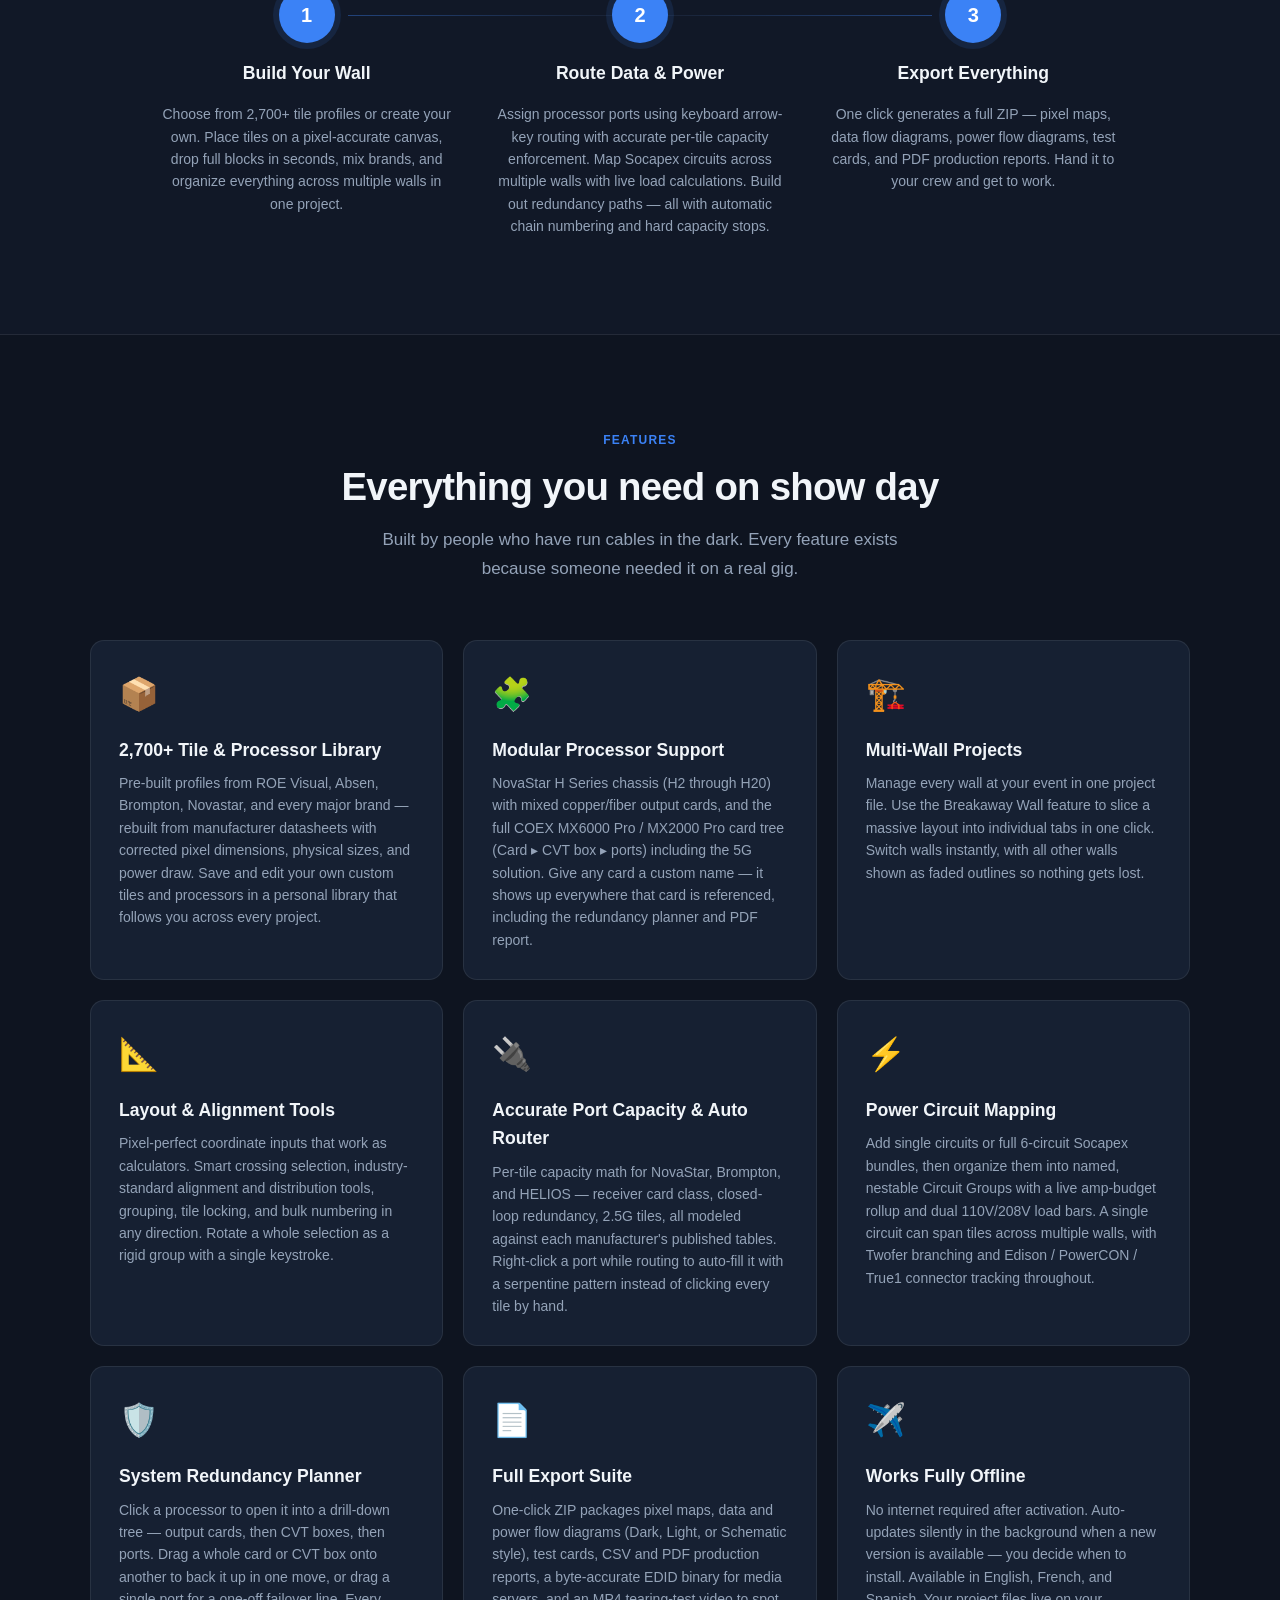
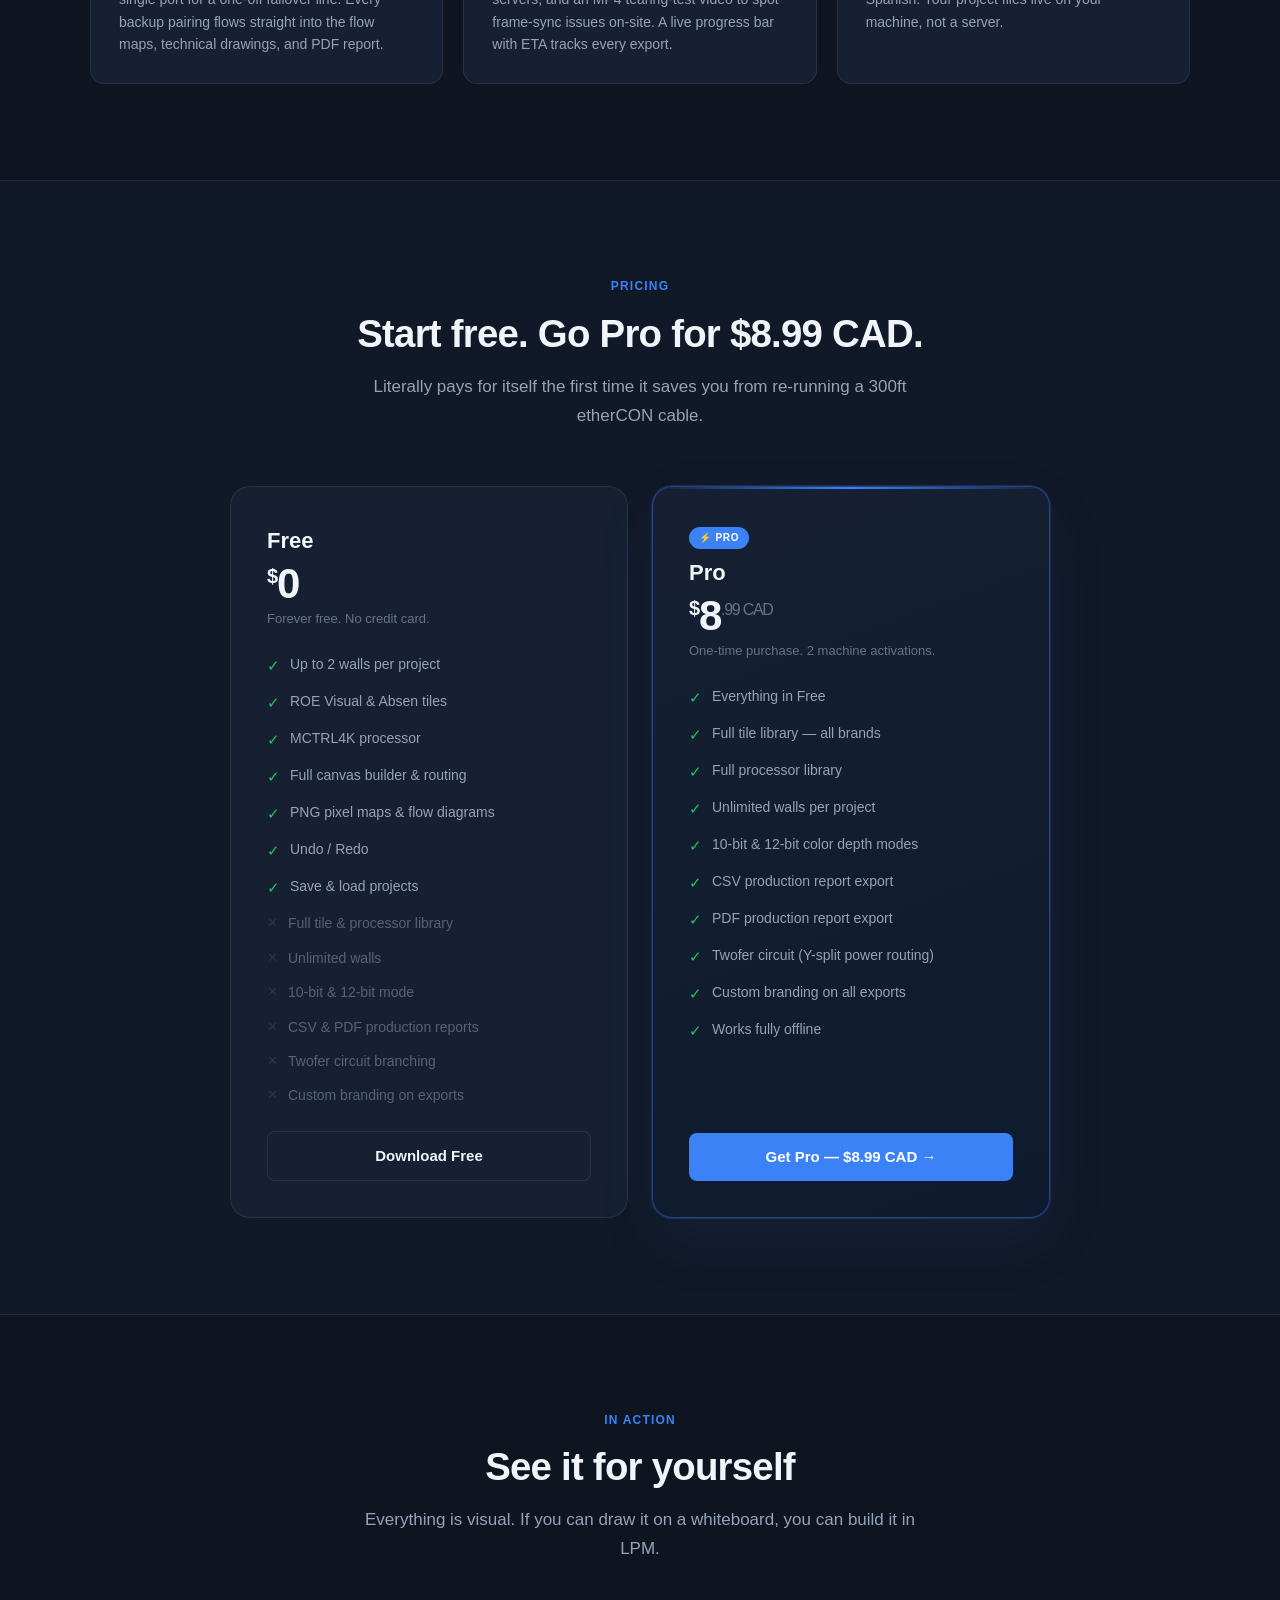
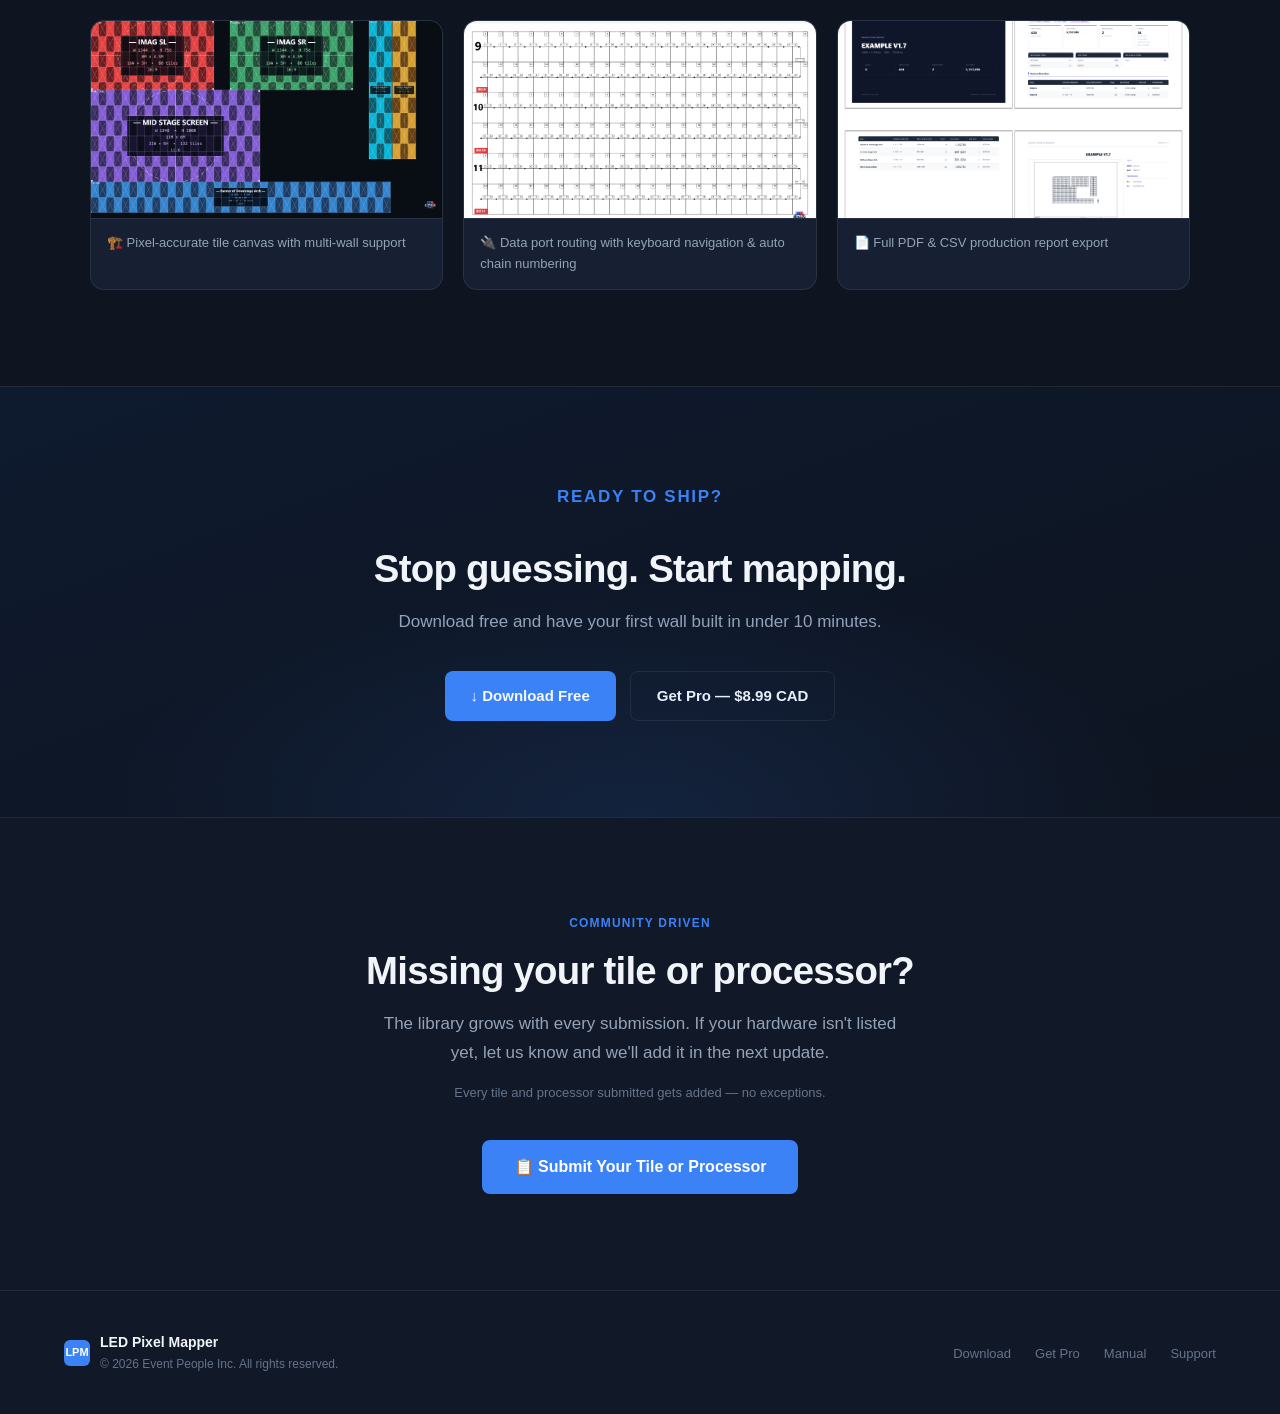
==== commit 1e4ca0fb: "Update site for v1.7.3 — manual refresh + keyboard shortcuts section manual.html - Version bumped 1." ====
--- a/index.html
+++ b/index.html
@@ -266,7 +266,7 @@
         <li><span class="check">✓</span> Save &amp; load projects</li>
         <li class="locked"><span class="cross">✕</span> Full tile &amp; processor library</li>
         <li class="locked"><span class="cross">✕</span> Unlimited walls</li>
-        <li class="locked"><span class="cross">✕</span> 10-bit mode</li>
+        <li class="locked"><span class="cross">✕</span> 10-bit &amp; 12-bit mode</li>
         <li class="locked"><span class="cross">✕</span> CSV &amp; PDF production reports</li>
         <li class="locked"><span class="cross">✕</span> Twofer circuit branching</li>
         <li class="locked"><span class="cross">✕</span> Custom branding on exports</li>
@@ -289,7 +289,7 @@
         <li><span class="check">✓</span> Full tile library — all brands</li>
         <li><span class="check">✓</span> Full processor library</li>
         <li><span class="check">✓</span> Unlimited walls per project</li>
-        <li><span class="check">✓</span> 10-bit color depth mode</li>
+        <li><span class="check">✓</span> 10-bit &amp; 12-bit color depth modes</li>
         <li><span class="check">✓</span> CSV production report export</li>
         <li><span class="check">✓</span> PDF production report export</li>
         <li><span class="check">✓</span> Twofer circuit (Y-split power routing)</li>
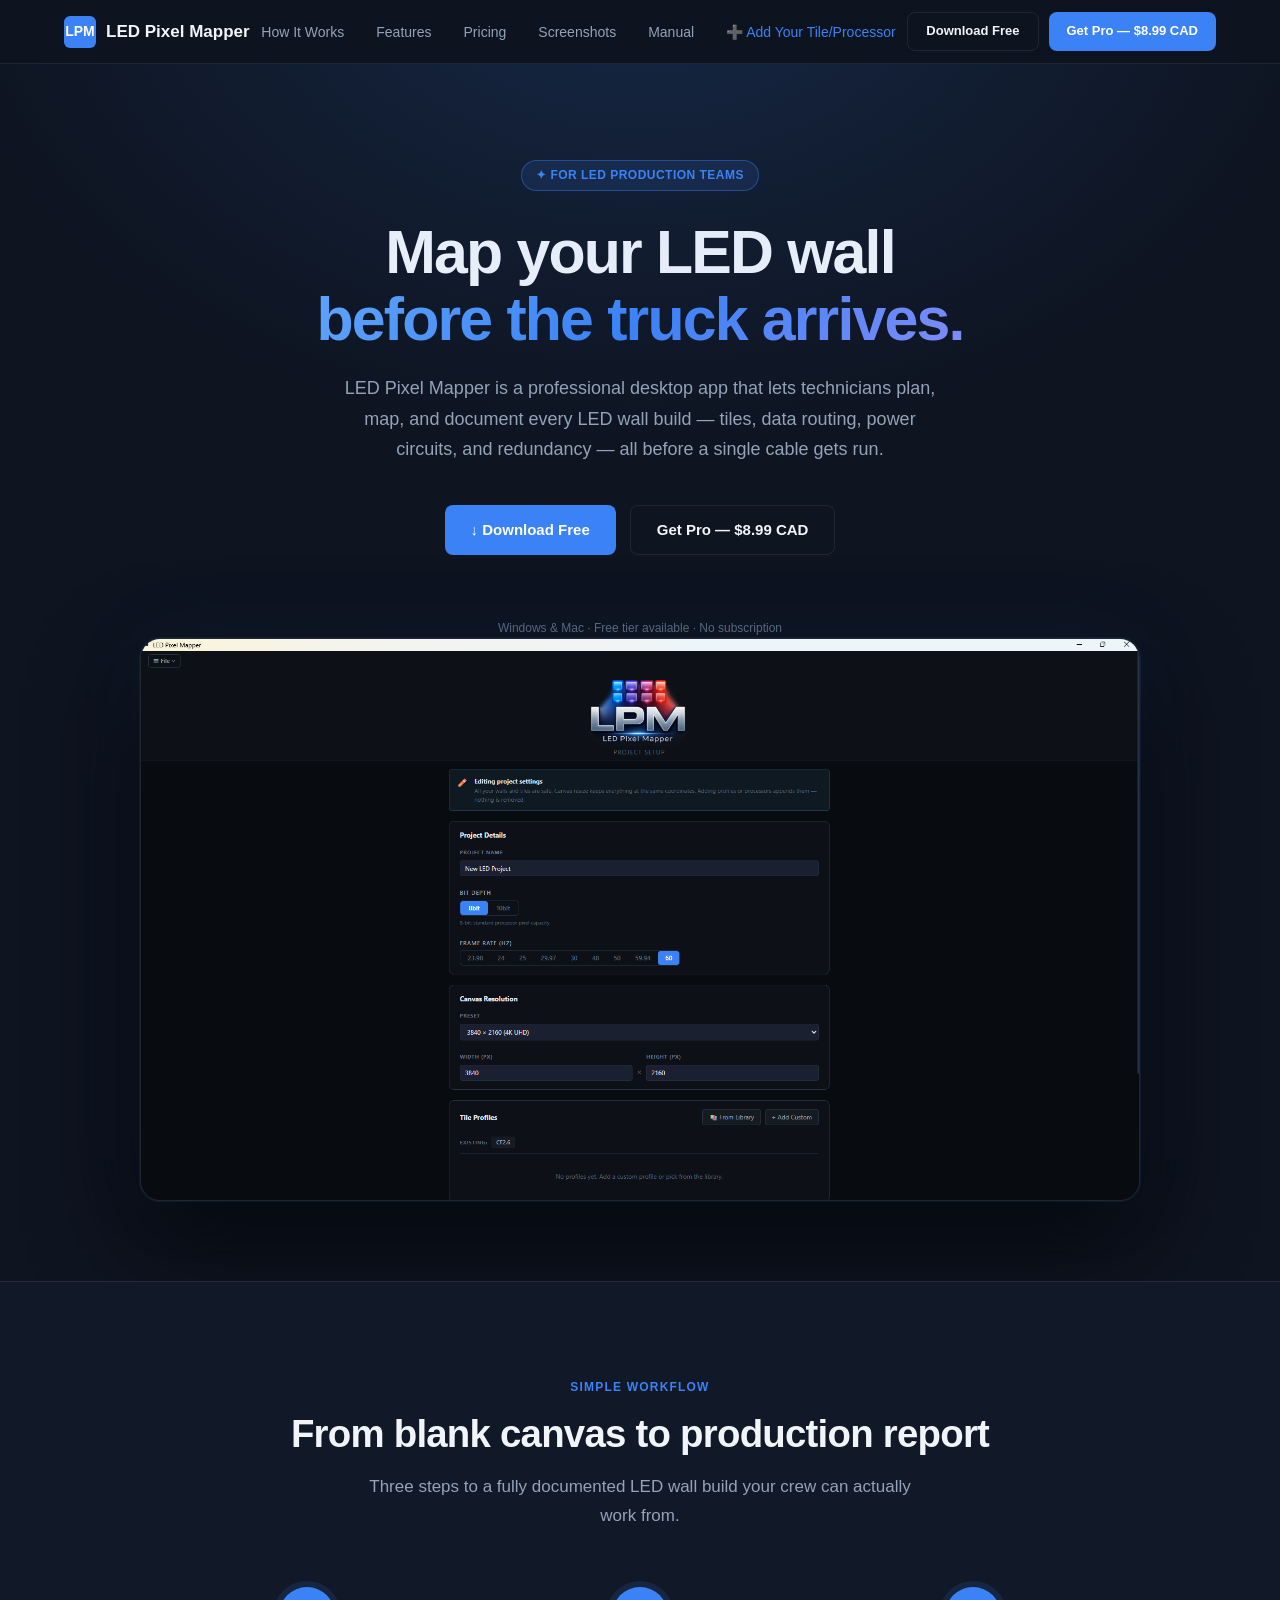
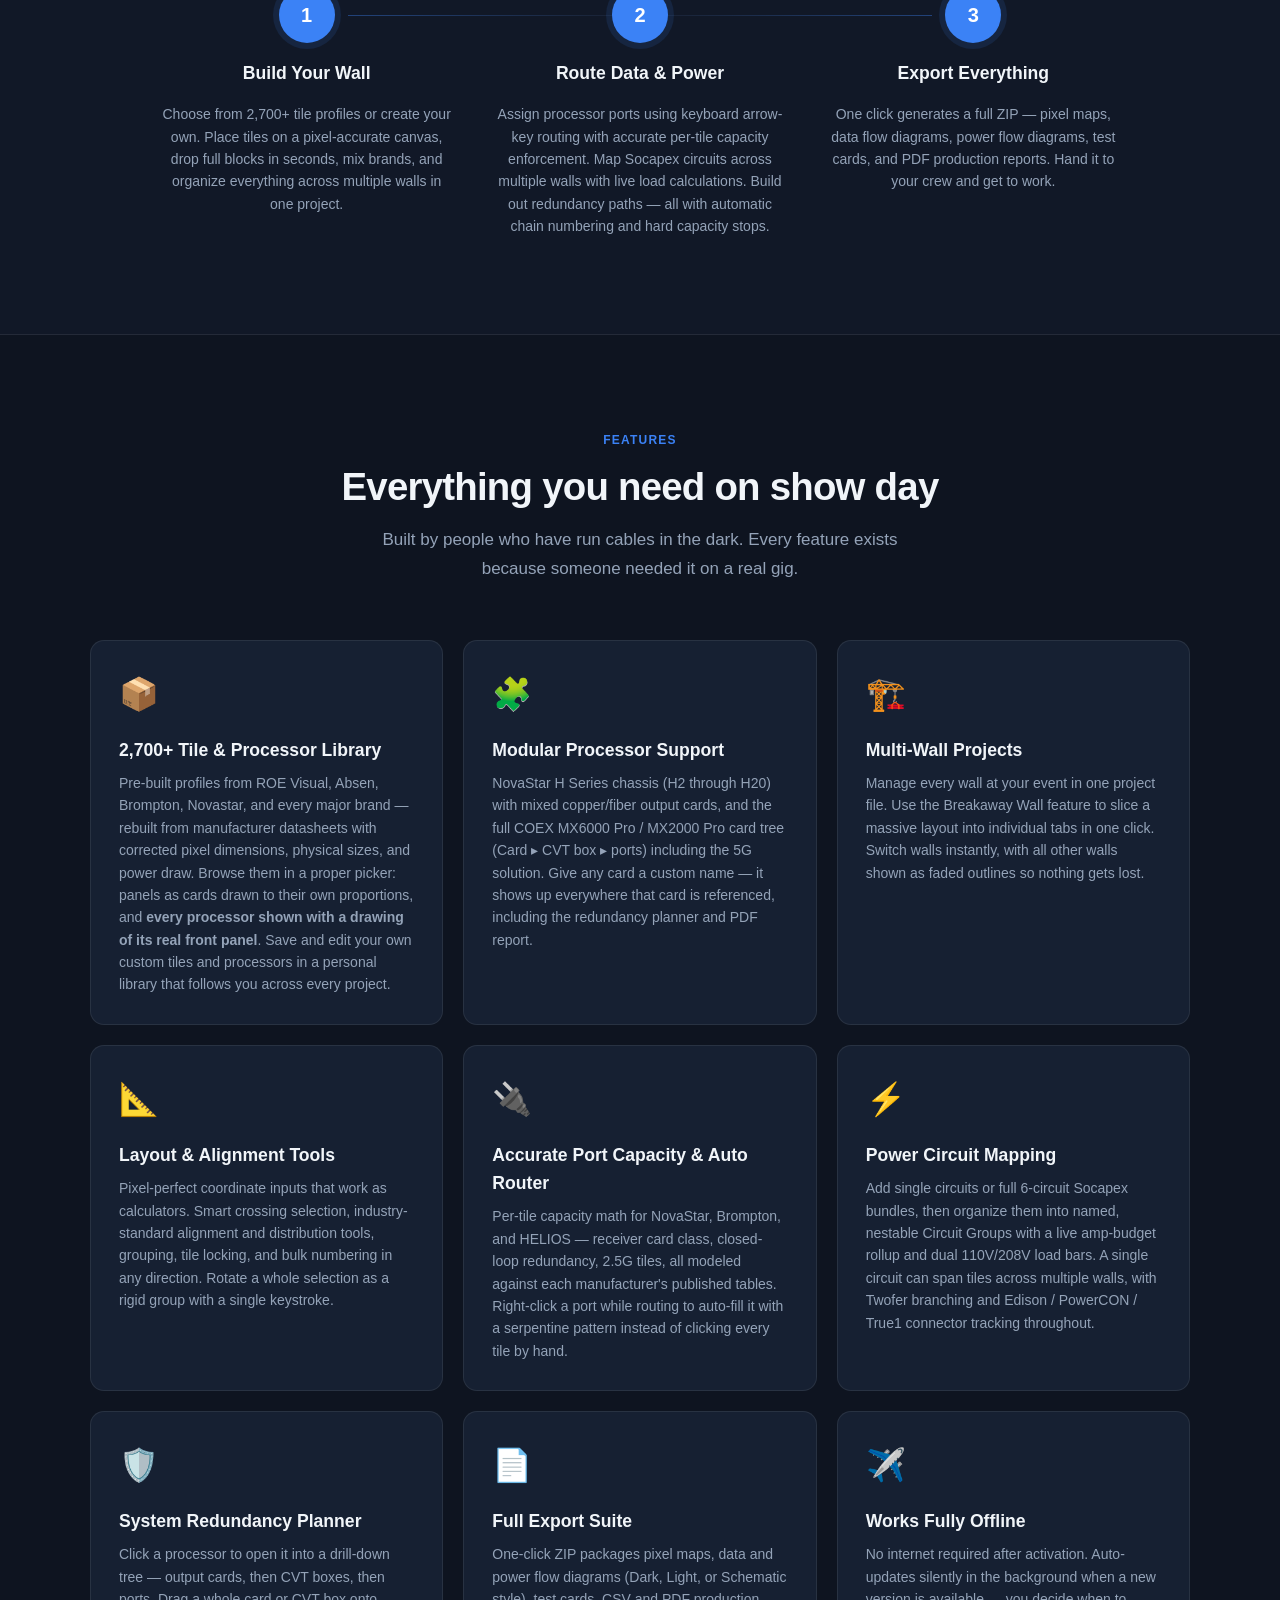
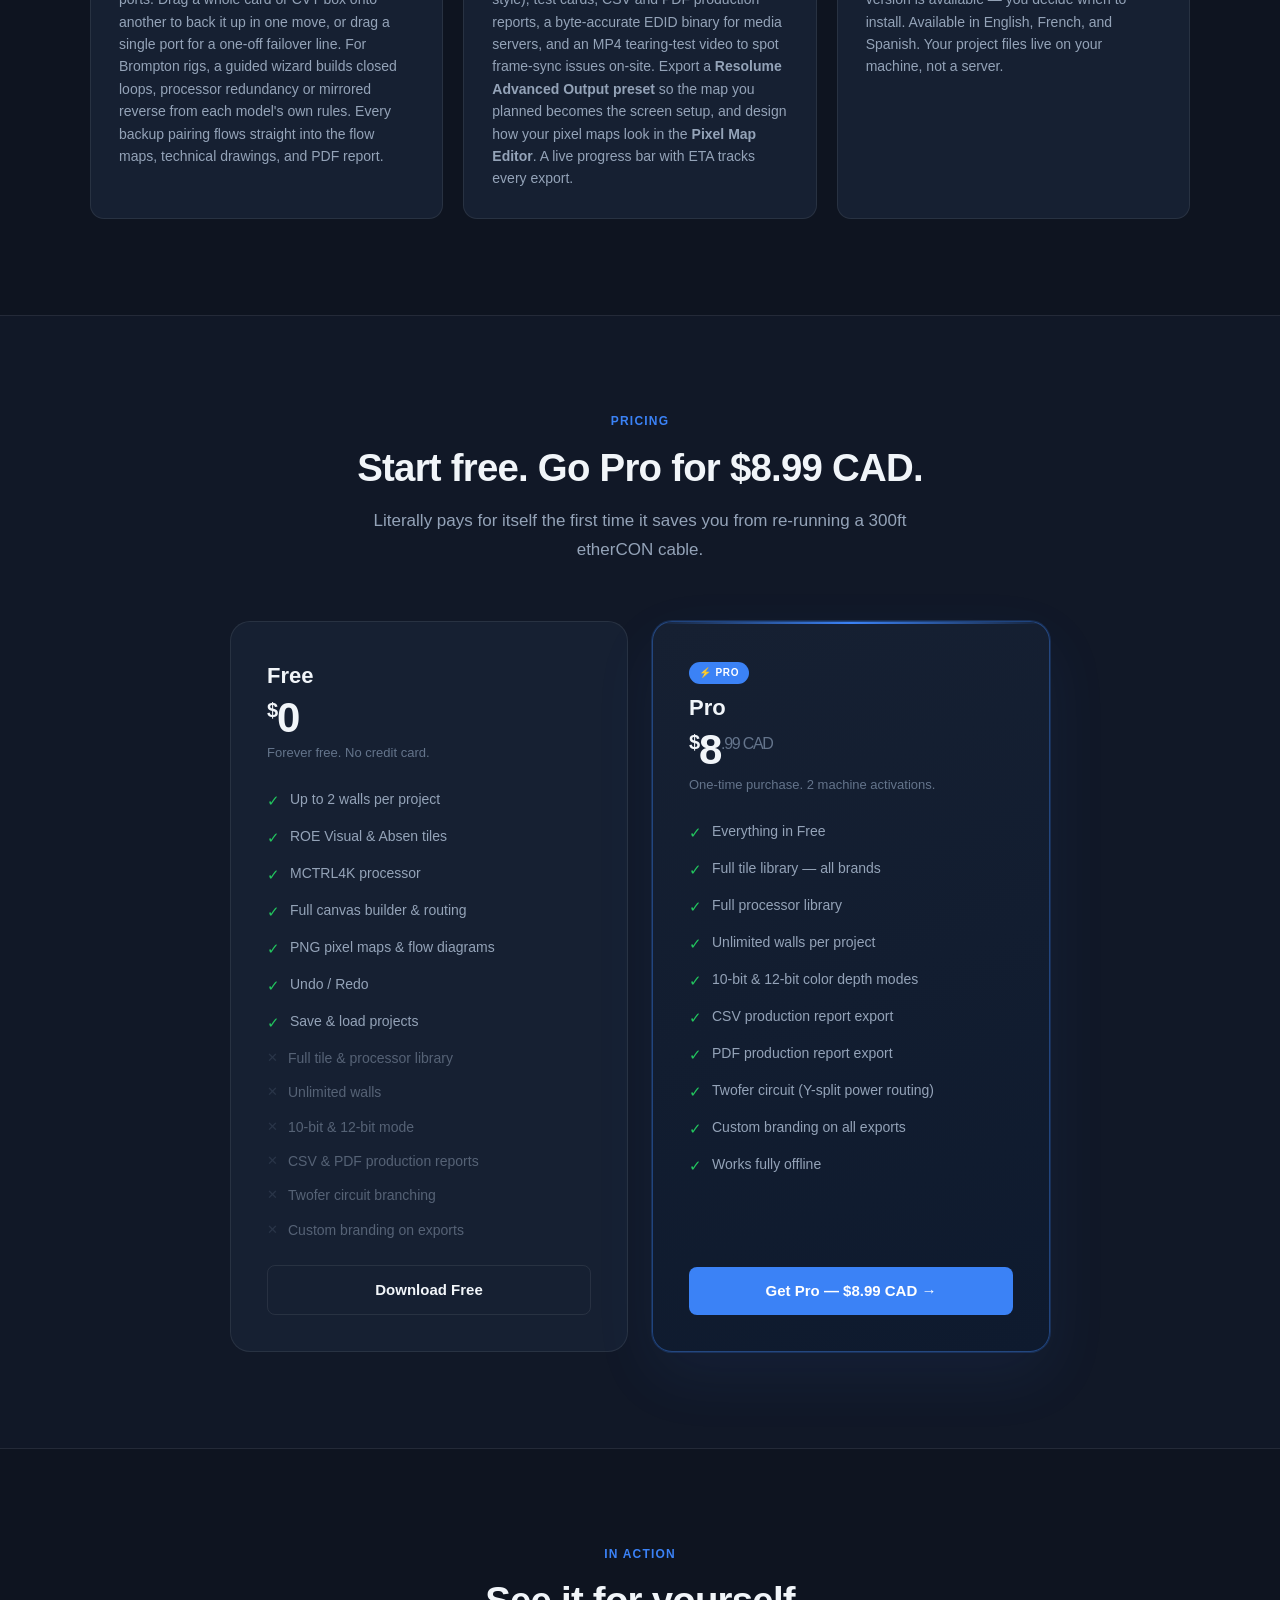
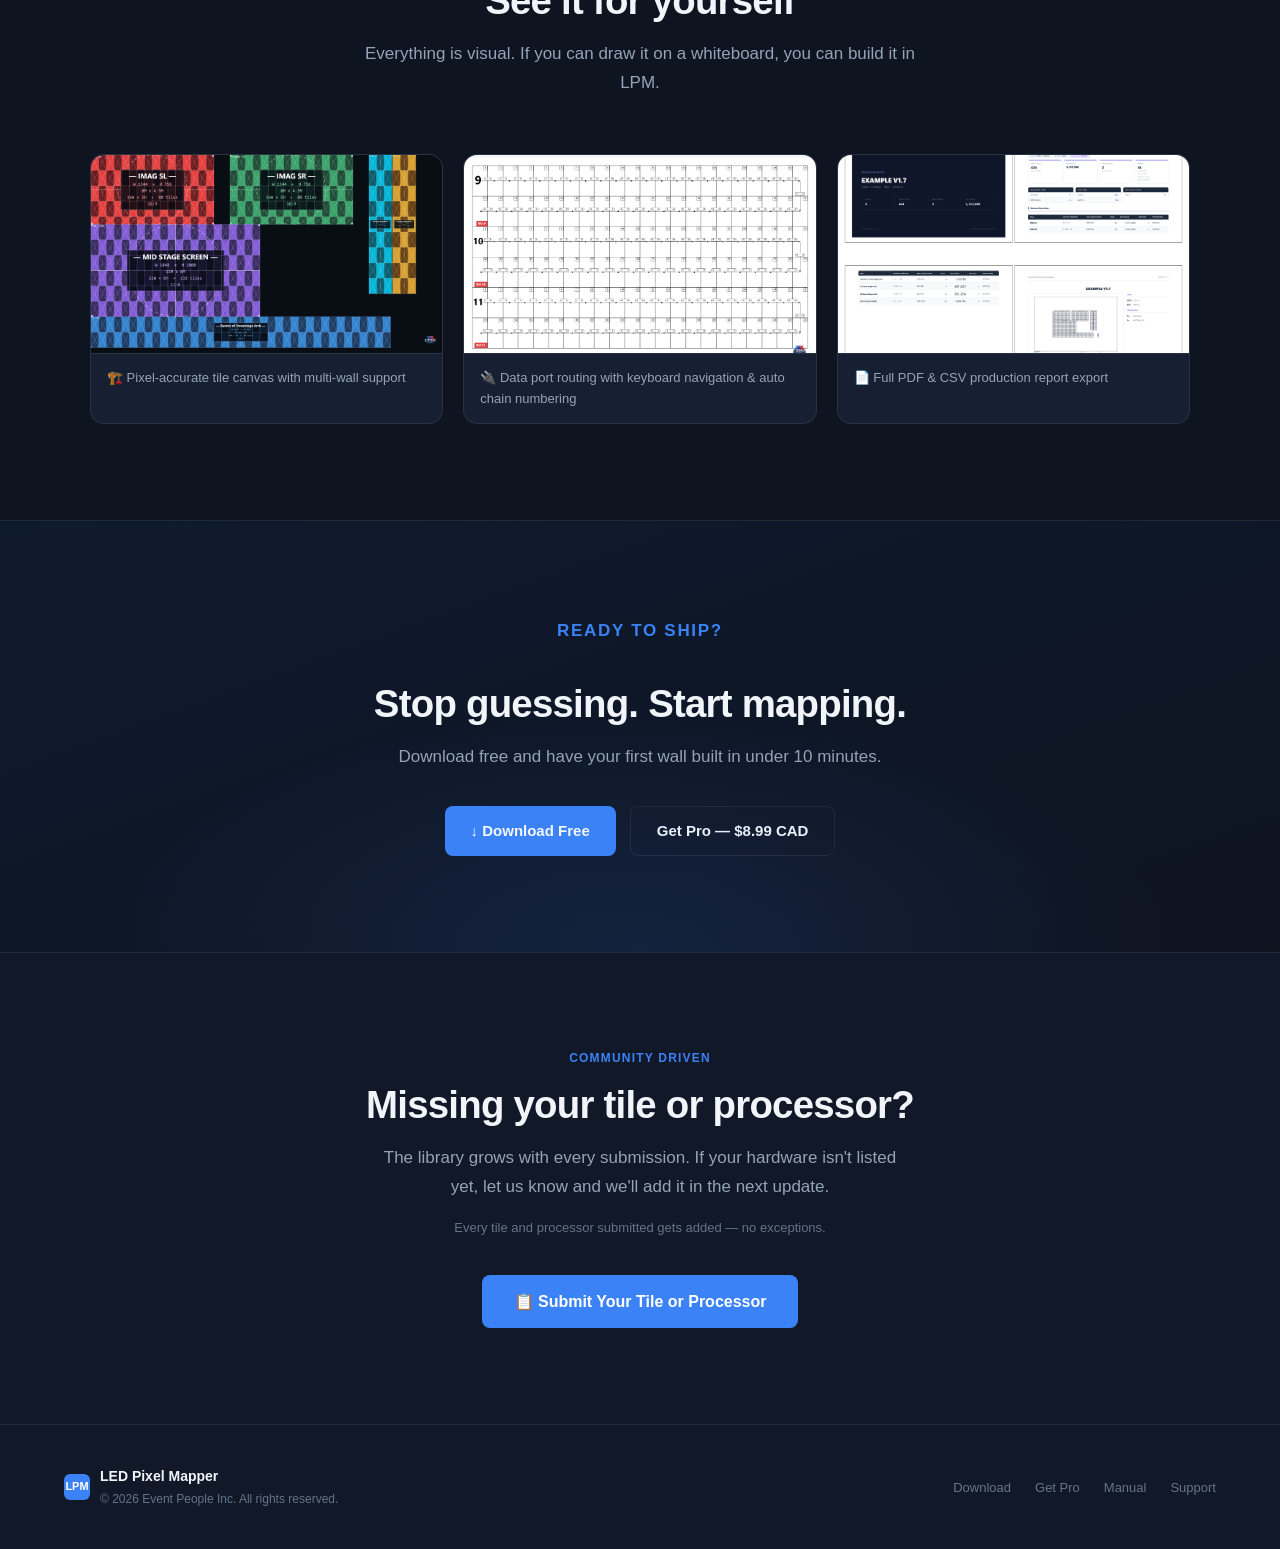
==== commit befafcbe: "Document everything in 1.7.4 and 1.8 The site was still at 1.7.3 while two releases' worth of featur" ====
--- a/index.html
+++ b/index.html
@@ -133,9 +133,12 @@
       <p>
         Pre-built profiles from ROE Visual, Absen, Brompton, Novastar, and
         every major brand — rebuilt from manufacturer datasheets with
-        corrected pixel dimensions, physical sizes, and power draw. Save and
-        edit your own custom tiles and processors in a personal library that
-        follows you across every project.
+        corrected pixel dimensions, physical sizes, and power draw. Browse
+        them in a proper picker: panels as cards drawn to their own
+        proportions, and <strong>every processor shown with a drawing of its
+        real front panel</strong>. Save and edit your own custom tiles and
+        processors in a personal library that follows you across every
+        project.
       </p>
     </div>
 
@@ -204,8 +207,10 @@
         Click a processor to open it into a drill-down tree — output cards,
         then CVT boxes, then ports. Drag a whole card or CVT box onto another
         to back it up in one move, or drag a single port for a one-off
-        failover line. Every backup pairing flows straight into the flow
-        maps, technical drawings, and PDF report.
+        failover line. For Brompton rigs, a guided wizard builds closed
+        loops, processor redundancy or mirrored reverse from each model's own
+        rules. Every backup pairing flows straight into the flow maps,
+        technical drawings, and PDF report.
       </p>
     </div>
 
@@ -216,8 +221,11 @@
         One-click ZIP packages pixel maps, data and power flow diagrams (Dark,
         Light, or Schematic style), test cards, CSV and PDF production
         reports, a byte-accurate EDID binary for media servers, and an MP4
-        tearing-test video to spot frame-sync issues on-site. A live progress
-        bar with ETA tracks every export.
+        tearing-test video to spot frame-sync issues on-site. Export a
+        <strong>Resolume Advanced Output preset</strong> so the map you
+        planned becomes the screen setup, and design how your pixel maps look
+        in the <strong>Pixel Map Editor</strong>. A live progress bar with ETA
+        tracks every export.
       </p>
     </div>
 
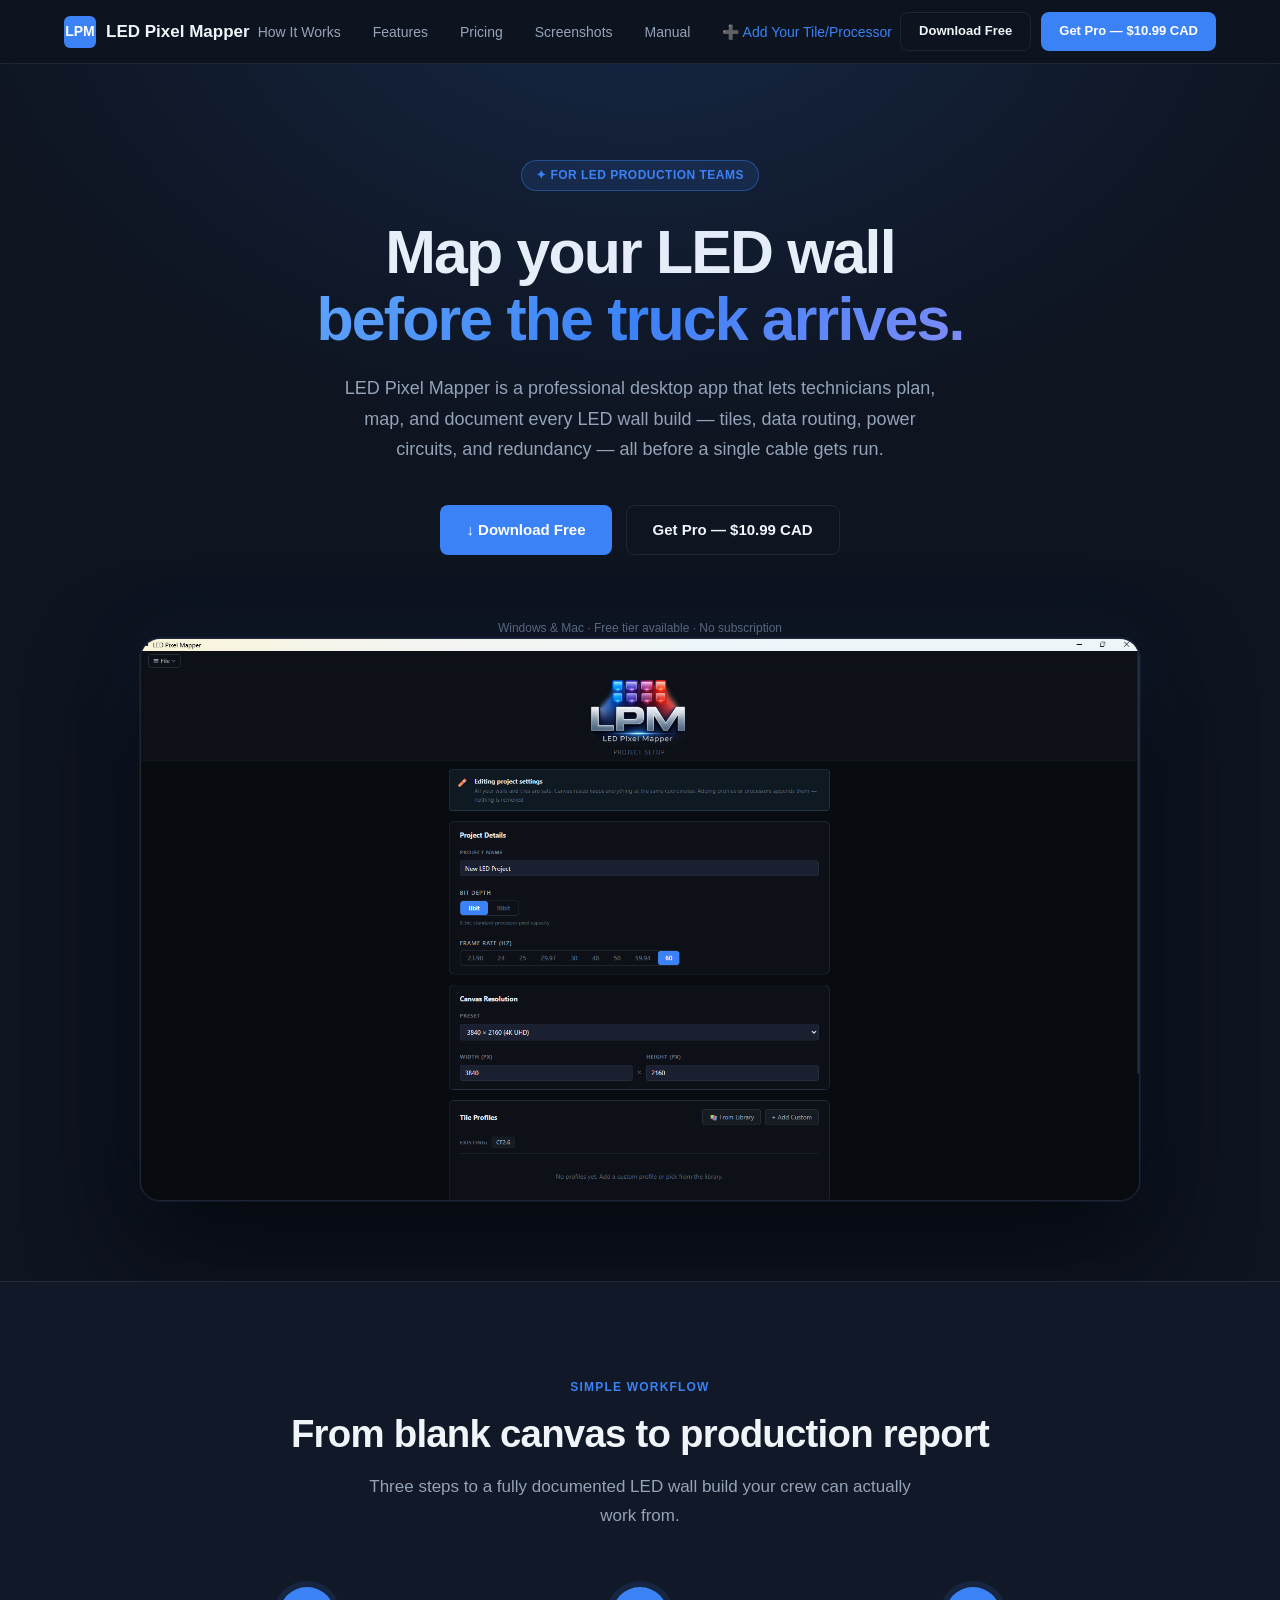
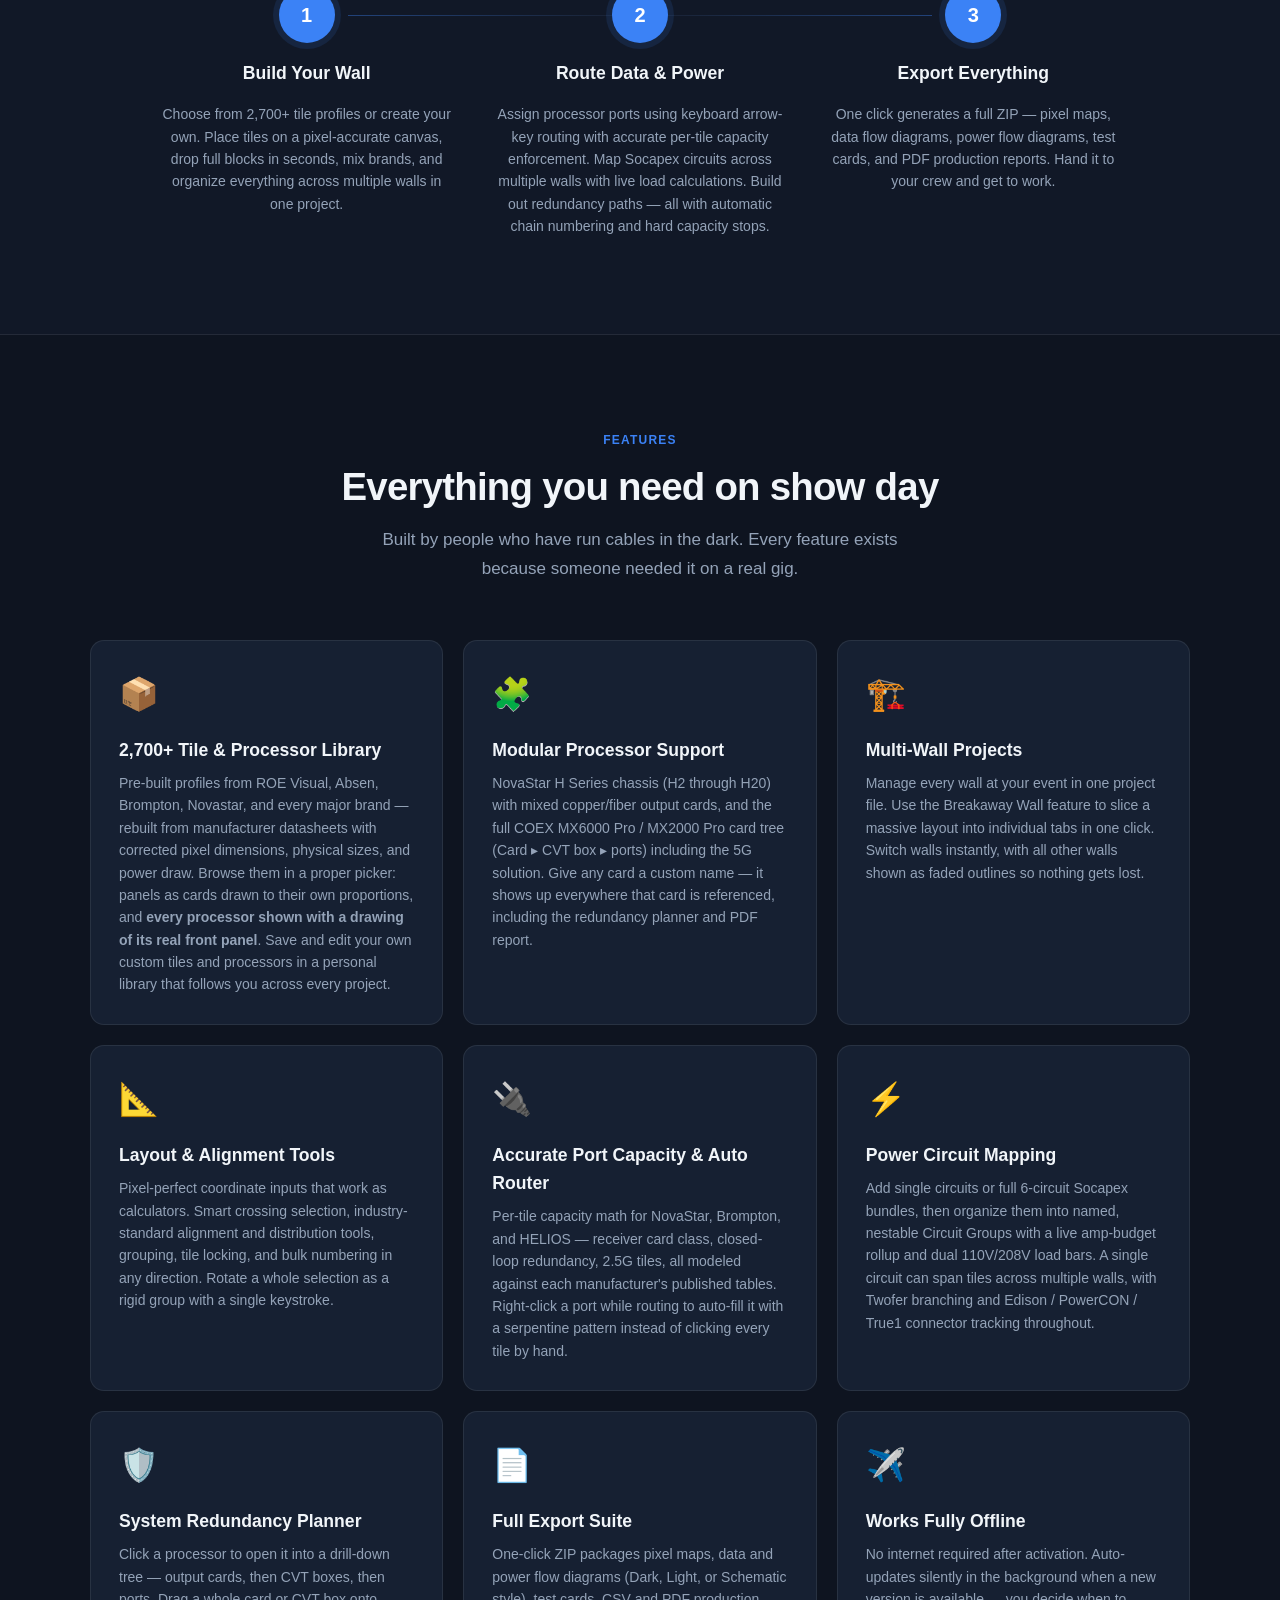
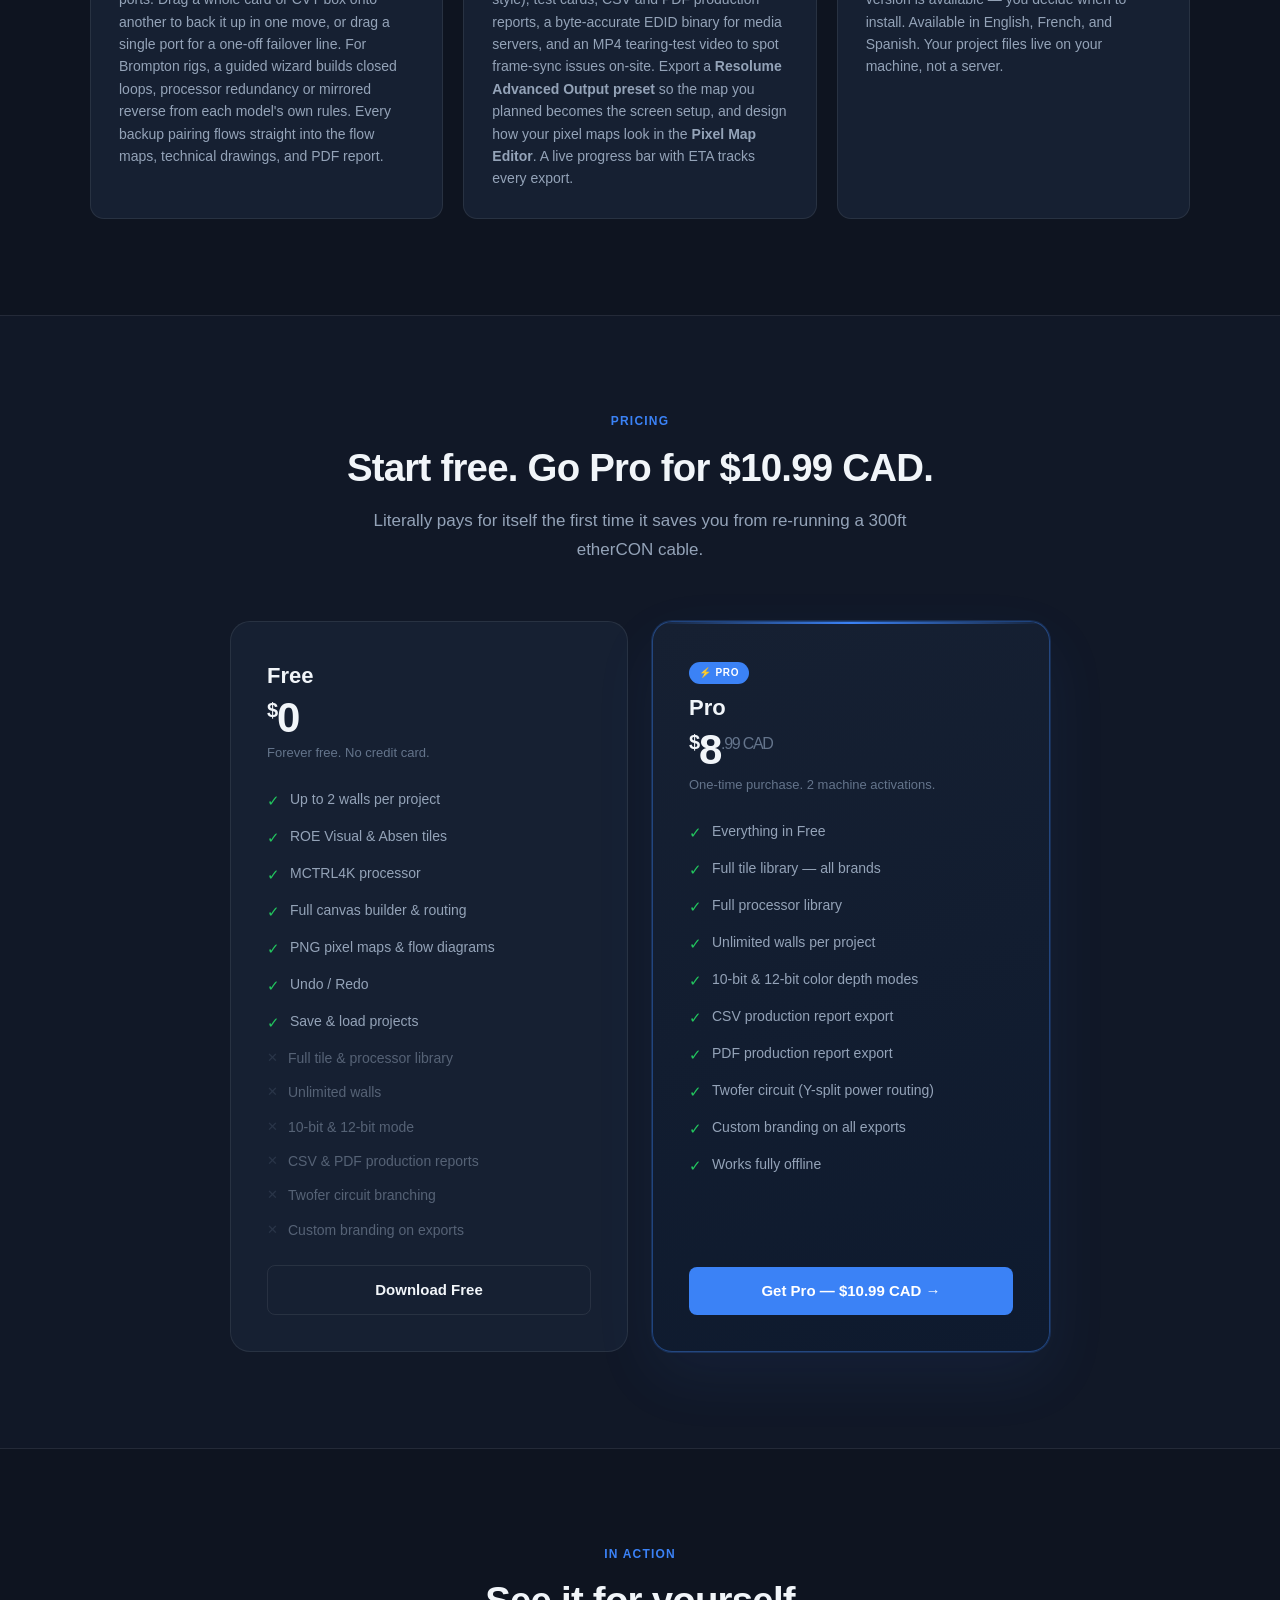
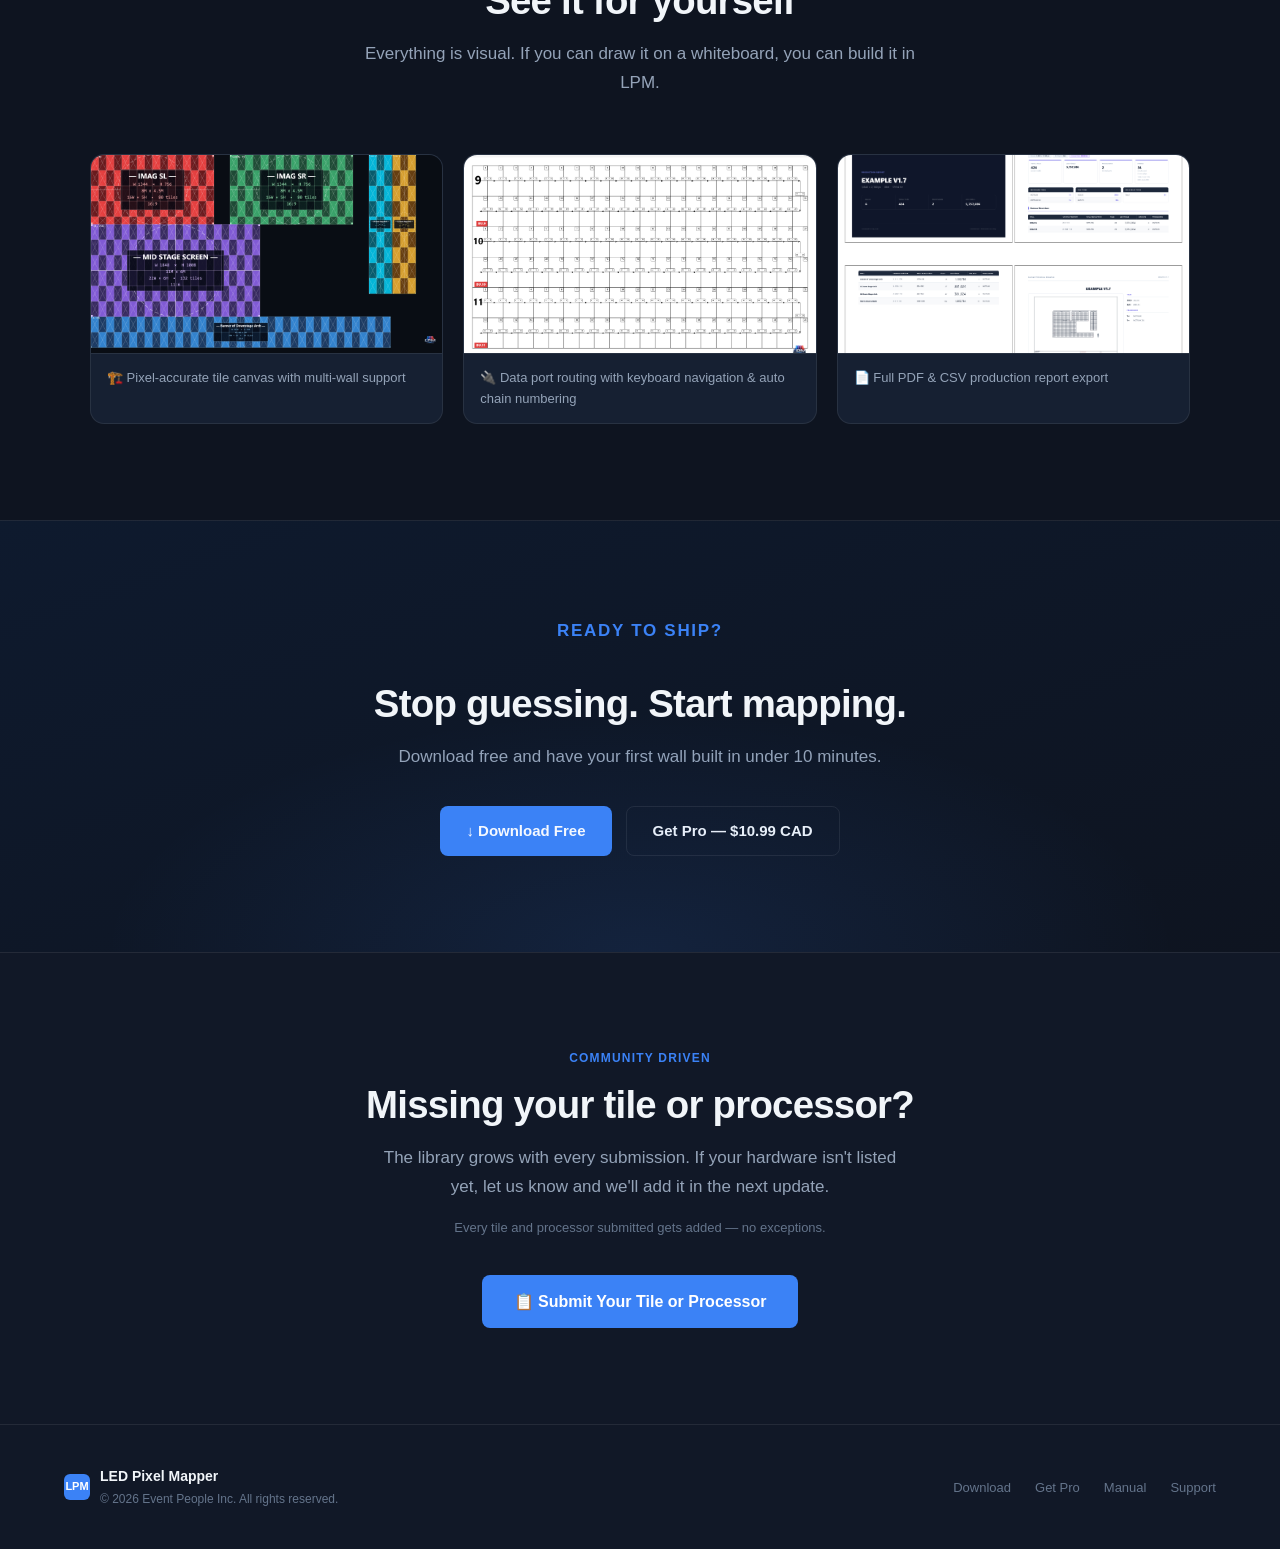
==== commit bd36c338: "Pro is $10.99 CAD Kris raised the price; the site still quoted $8.99 in six places — the two header " ====
--- a/index.html
+++ b/index.html
@@ -33,7 +33,7 @@
 
   <div class="nav-ctas">
     <a href="https://eventpeople.gumroad.com/l/LEDPixelMapper" class="btn btn-secondary btn-sm">Download Free</a>
-    <a href="https://eventpeople.gumroad.com/l/LEDPixelMapper" class="btn btn-primary btn-sm">Get Pro — $8.99 CAD</a>
+    <a href="https://eventpeople.gumroad.com/l/LEDPixelMapper" class="btn btn-primary btn-sm">Get Pro — $10.99 CAD</a>
   </div>
 </nav>
 
@@ -58,7 +58,7 @@
       ↓ Download Free
     </a>
     <a href="https://eventpeople.gumroad.com/l/LEDPixelMapper" class="btn btn-secondary">
-      Get Pro — $8.99 CAD
+      Get Pro — $10.99 CAD
     </a>
   </div>
   <p class="hero-price-note">Windows &amp; Mac · Free tier available · No subscription</p>
@@ -248,7 +248,7 @@
 <section class="pricing" id="pricing">
   <div class="section-header">
     <p class="section-label">Pricing</p>
-    <h2 class="section-title">Start free. Go Pro for $8.99 CAD.</h2>
+    <h2 class="section-title">Start free. Go Pro for $10.99 CAD.</h2>
     <p class="section-sub">
       Literally pays for itself the first time it saves you from re-running
       a 300ft etherCON cable.
@@ -305,7 +305,7 @@
         <li><span class="check">✓</span> Works fully offline</li>
       </ul>
       <a href="https://eventpeople.gumroad.com/l/LEDPixelMapper" class="btn btn-primary" style="text-align:center; justify-content:center;">
-        Get Pro — $8.99 CAD →
+        Get Pro — $10.99 CAD →
       </a>
     </div>
 
@@ -354,7 +354,7 @@
       ↓ Download Free
     </a>
     <a href="https://eventpeople.gumroad.com/l/LEDPixelMapper" class="btn btn-secondary">
-      Get Pro — $8.99 CAD
+      Get Pro — $10.99 CAD
     </a>
   </div>
 </section>
